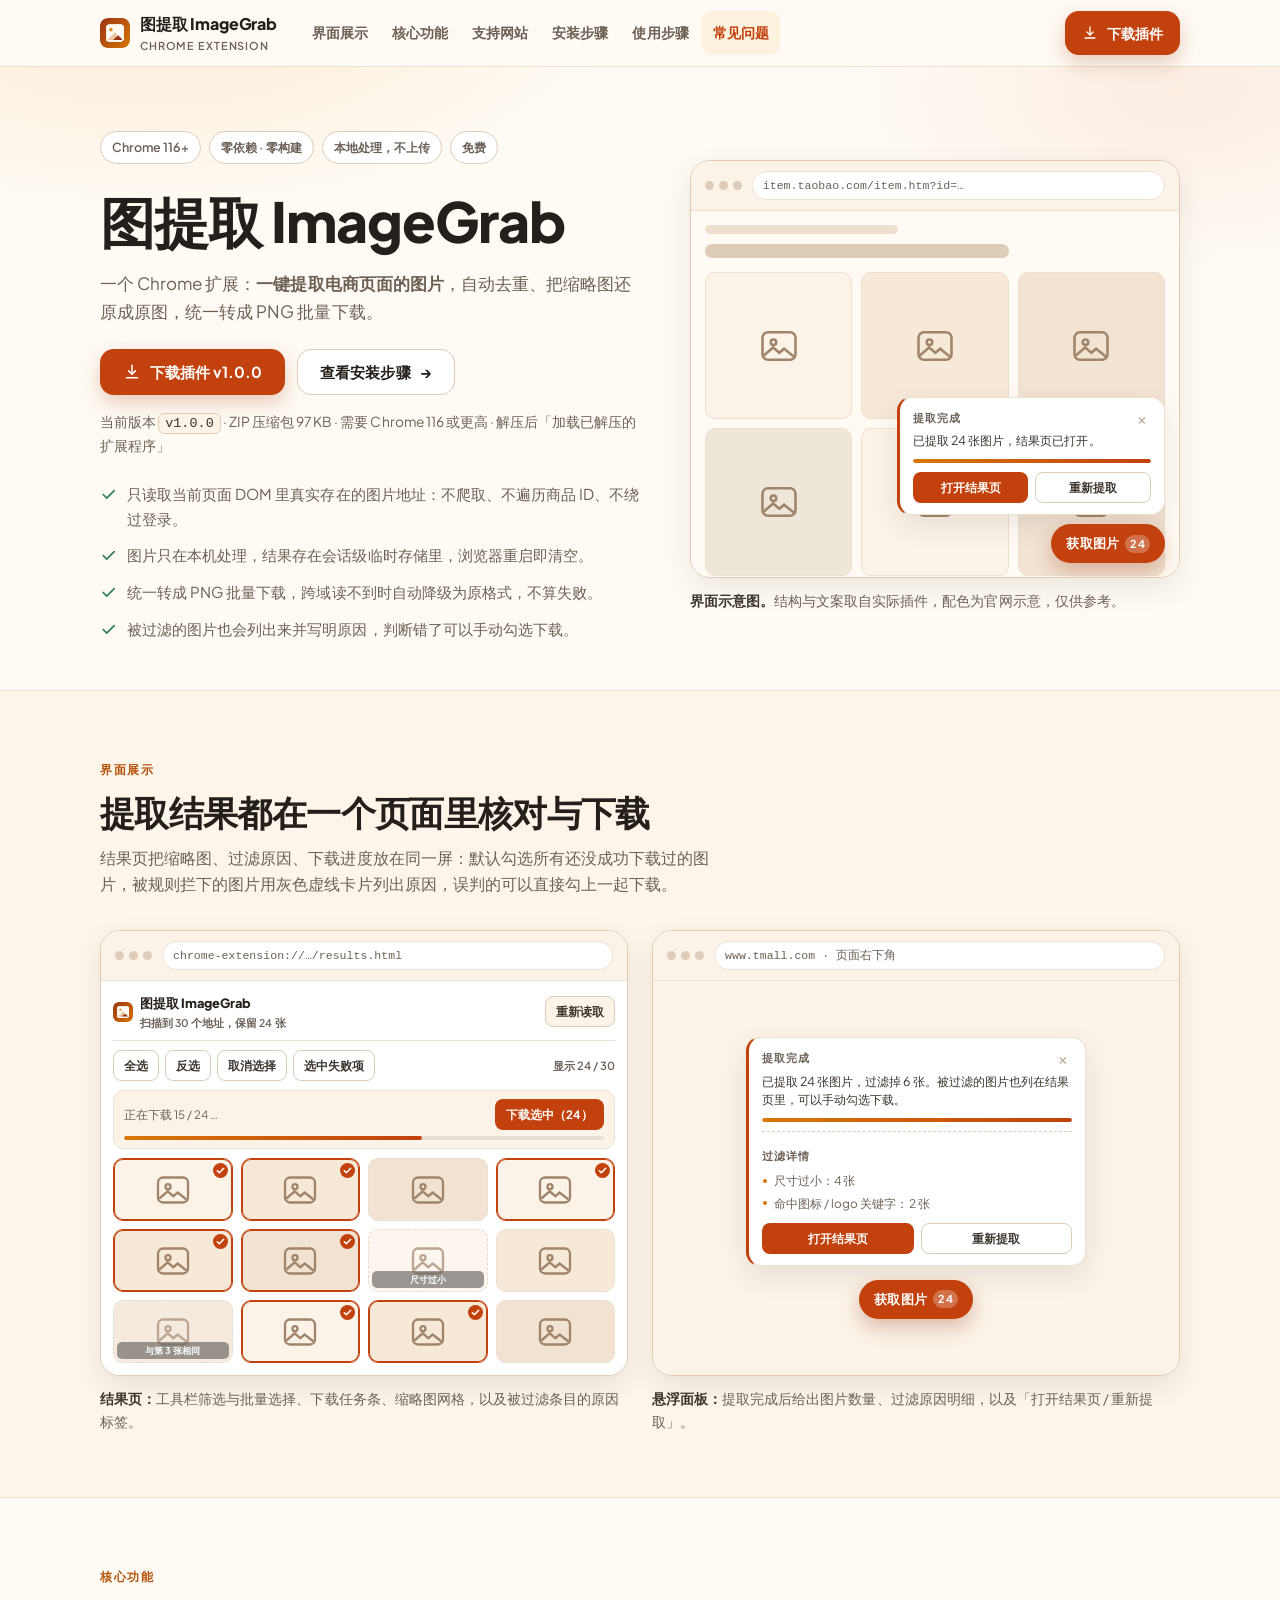
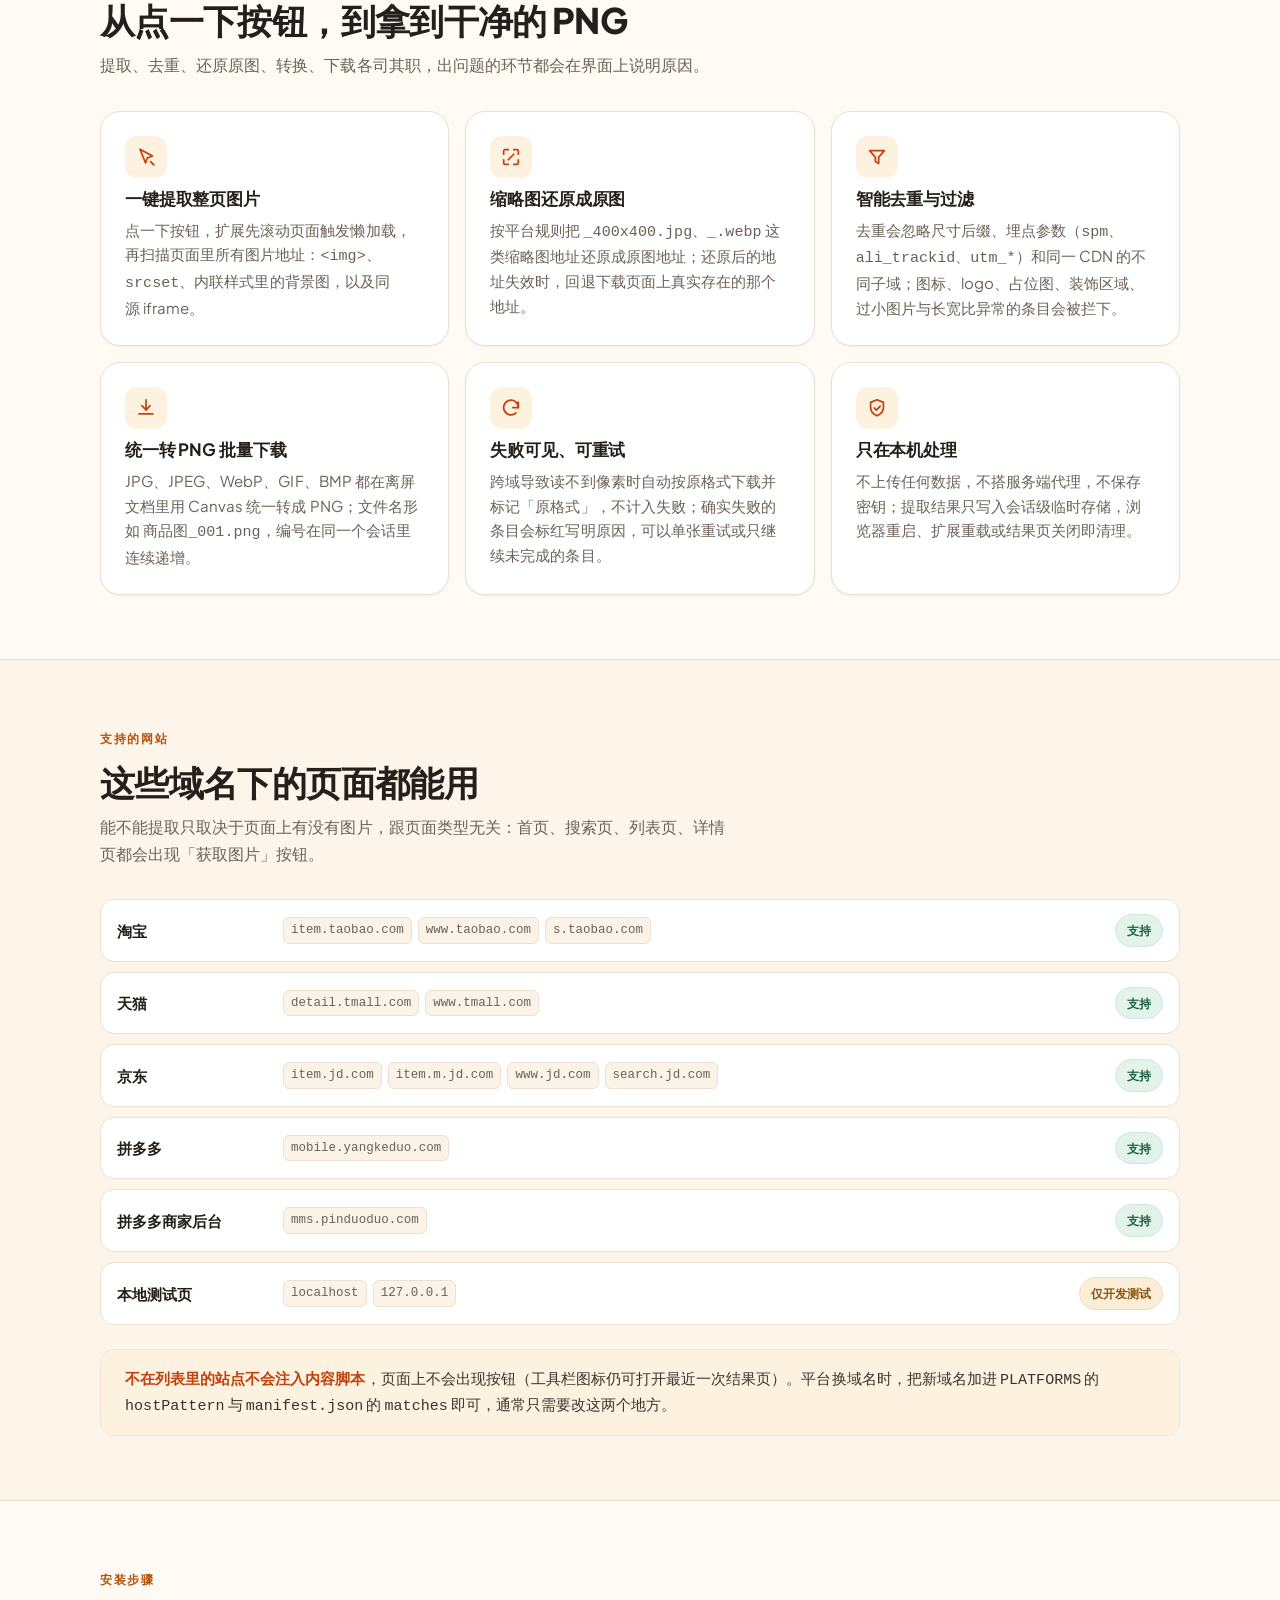
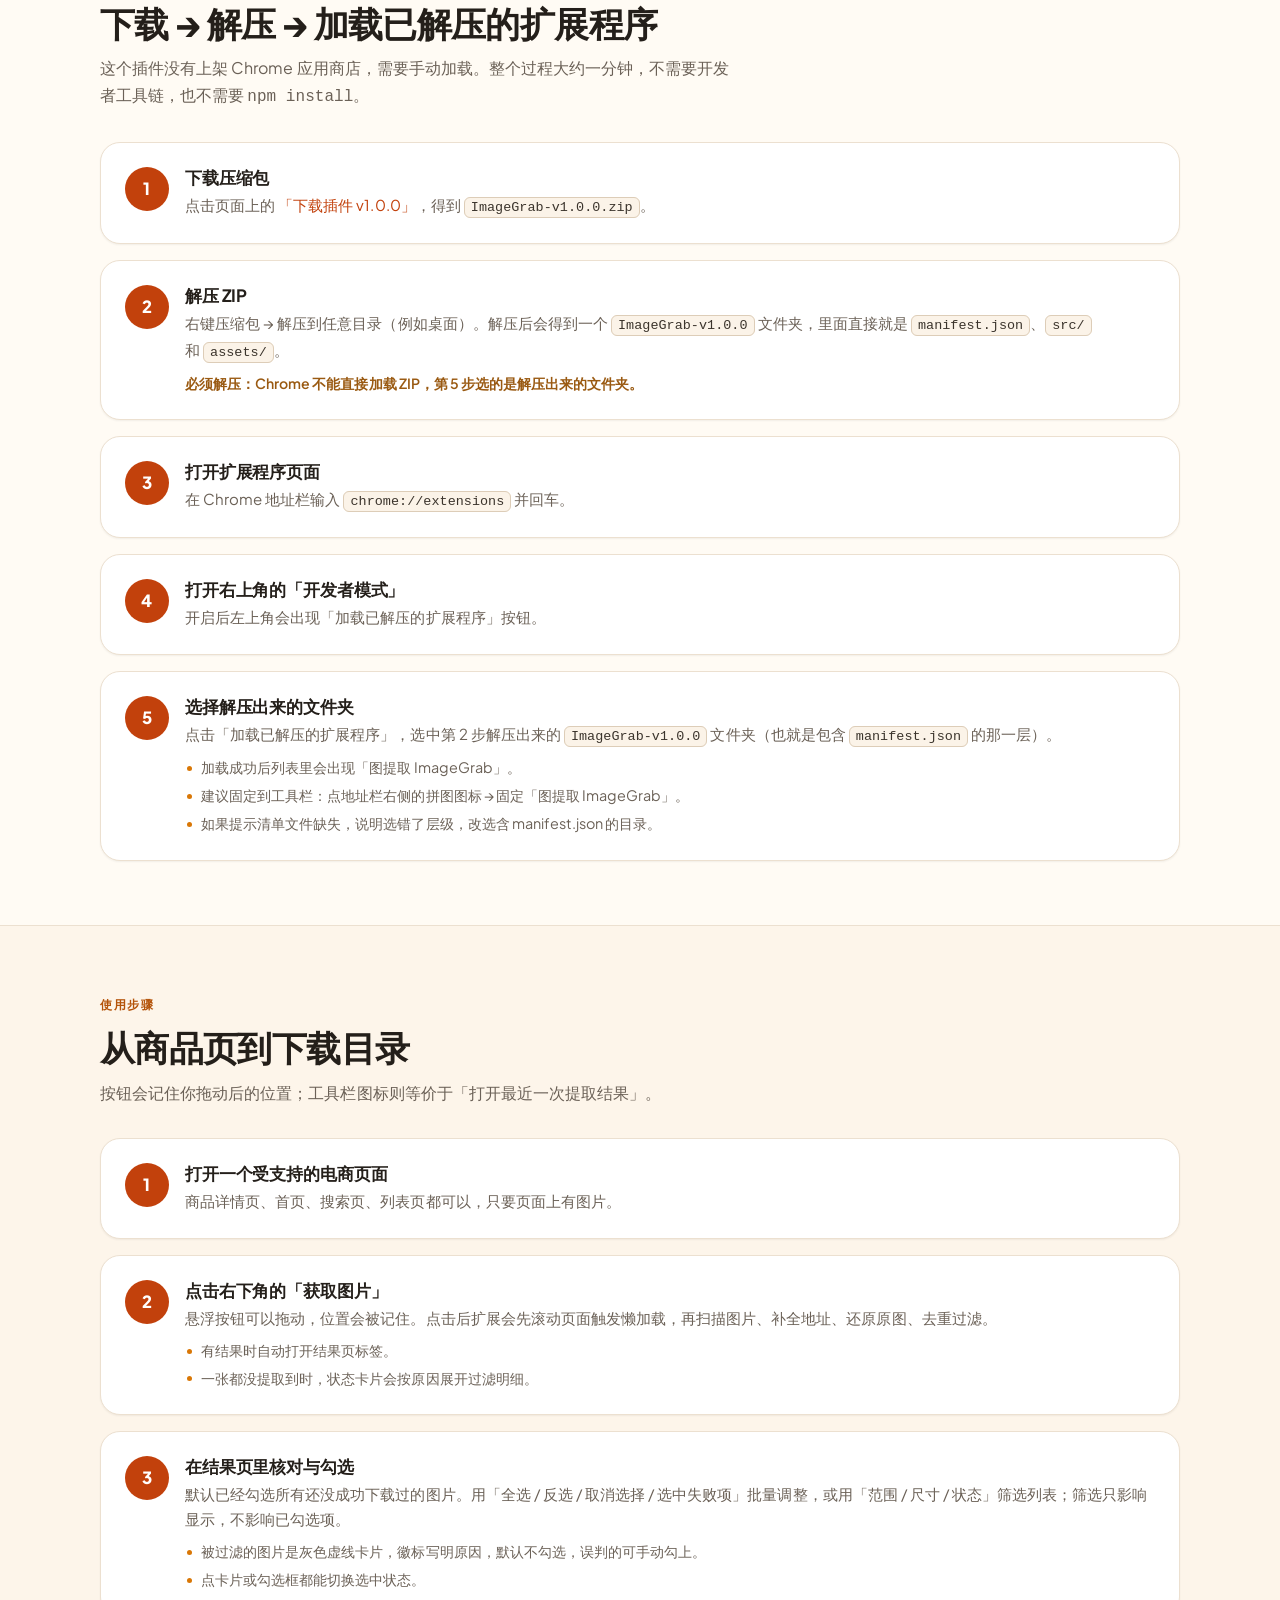
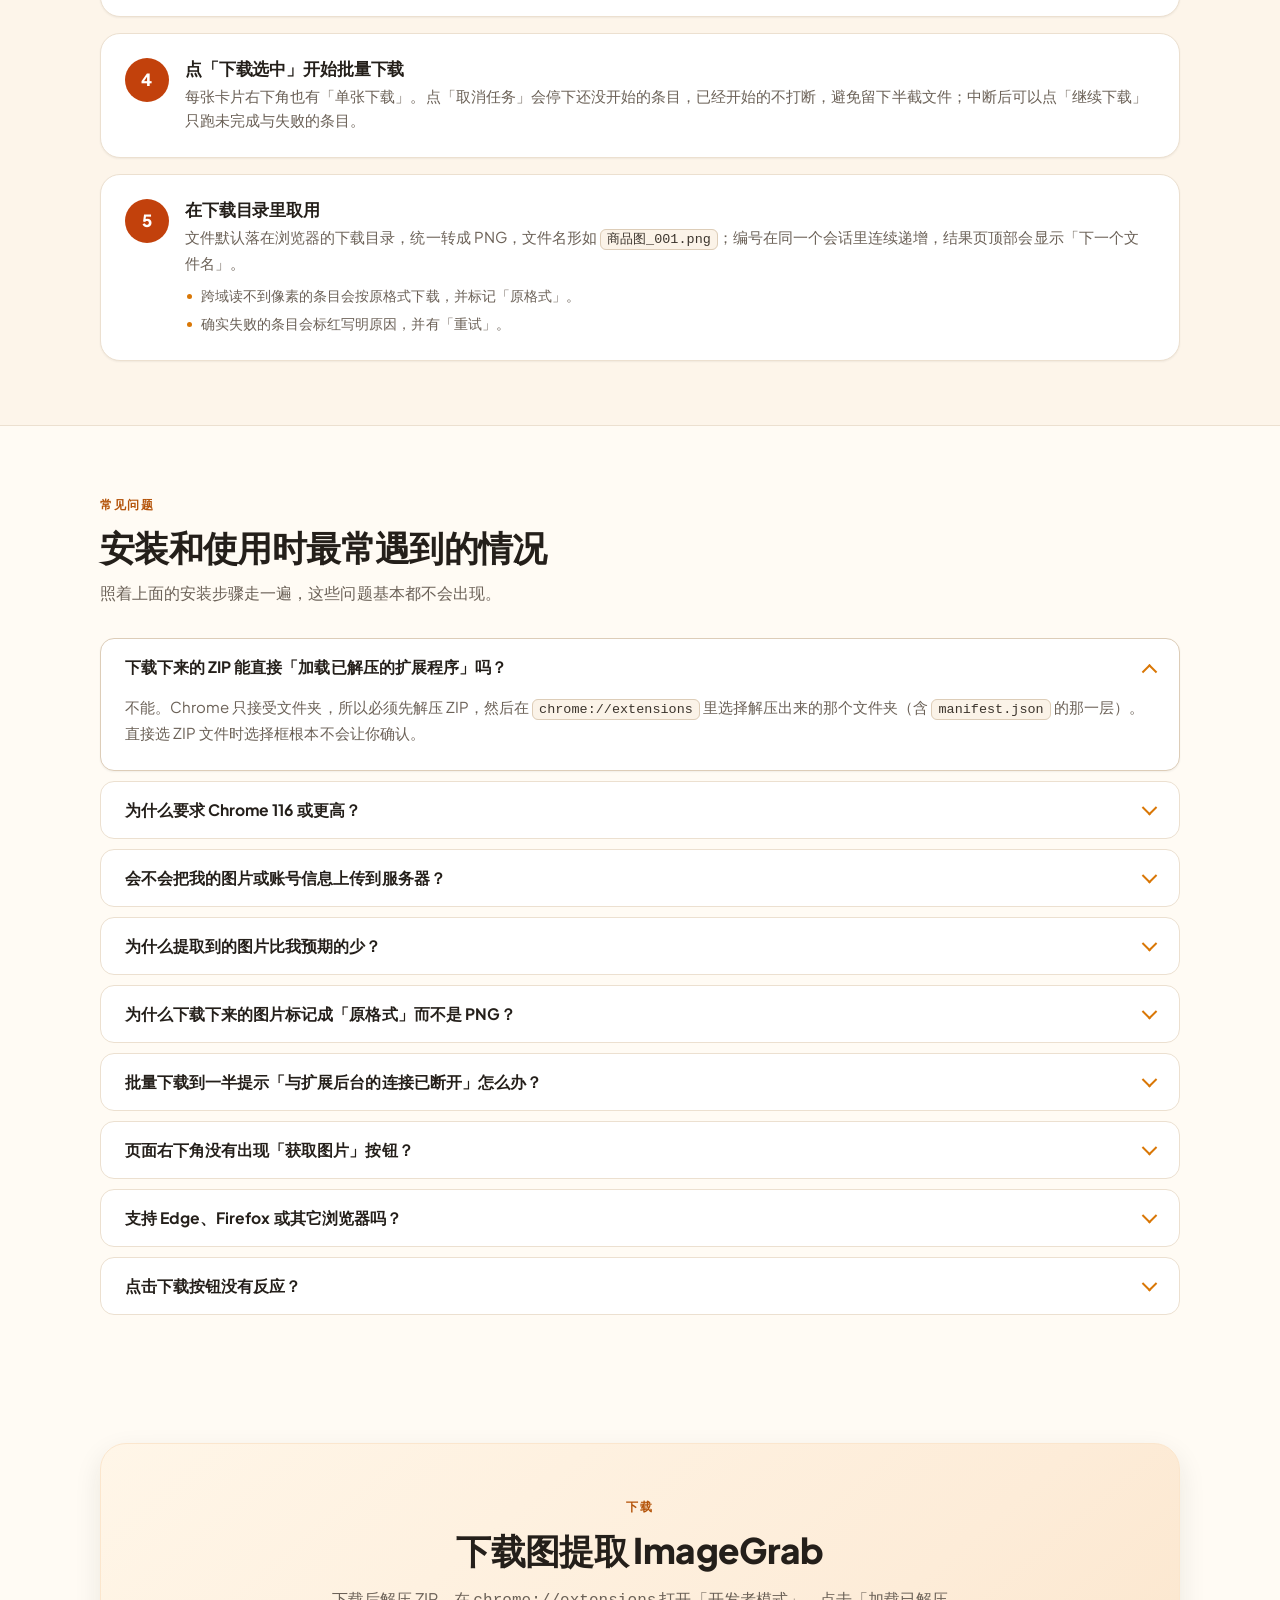
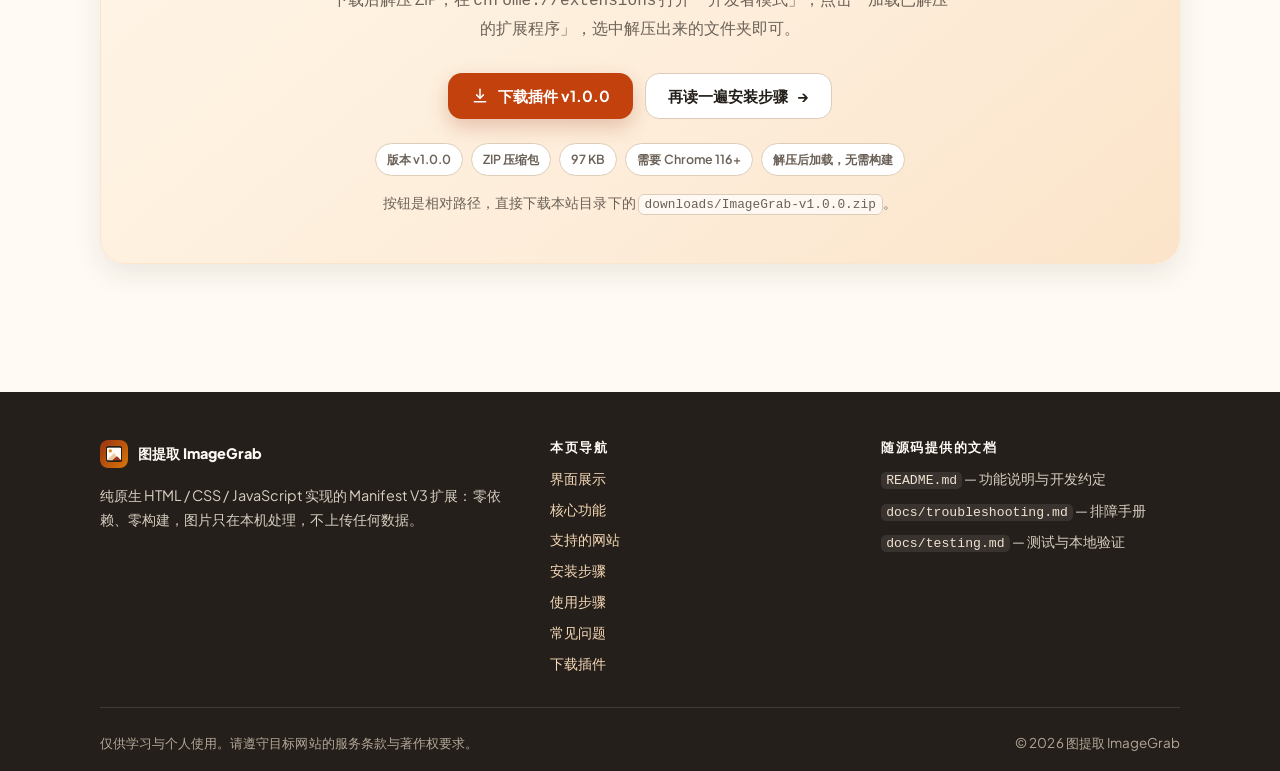
==== docs/index.html @ 9e5a79d8 "feat: add extension website and download package" ====
<!doctype html>
<html lang="zh-CN">
  <head>
    <meta charset="utf-8" />
    <meta name="viewport" content="width=device-width, initial-scale=1" />
    <title>图提取 ImageGrab · 一键提取电商页面图片的 Chrome 扩展</title>
    <meta
      name="description"
      content="图提取 ImageGrab 是一个 Chrome 扩展：一键提取电商页面的图片，自动去重、还原原图，统一转成 PNG 批量下载。零依赖、零构建，图片只在本机处理。"
    />
    <meta name="theme-color" content="#fffbf4" />
    <meta property="og:type" content="website" />
    <meta property="og:title" content="图提取 ImageGrab · 一键提取电商页面图片的 Chrome 扩展" />
    <meta
      property="og:description"
      content="一键提取电商页面图片，自动去重、还原原图、统一转 PNG 批量下载。零依赖、零构建，只在本地处理。"
    />
    <link rel="icon" type="image/png" sizes="48x48" href="assets/icons/icon48.png" />
    <link rel="apple-touch-icon" href="assets/icons/icon128.png" />
    <link rel="preconnect" href="https://fonts.googleapis.com" />
    <link rel="preconnect" href="https://fonts.gstatic.com" crossorigin />
    <link
      rel="stylesheet"
      href="https://fonts.googleapis.com/css2?family=Plus+Jakarta+Sans:wght@400;500;600;700;800&display=swap"
    />
    <link rel="stylesheet" href="assets/site.css" />
  </head>
  <body>
    <a class="skip-link" href="#main">跳到主要内容</a>

    <!-- ══ 顶栏 ═══════════════════════════════════════════════ -->
    <header class="site-header">
      <div class="wrap site-header__inner">
        <a class="brand" href="#top">
          <img src="assets/icons/icon48.png" alt="" width="30" height="30" />
          <span>
            图提取 ImageGrab
            <small>Chrome Extension</small>
          </span>
        </a>

        <nav class="site-nav" aria-label="页面导航">
          <a href="#interface">界面展示</a>
          <a href="#features">核心功能</a>
          <a href="#sites">支持网站</a>
          <a href="#install">安装步骤</a>
          <a href="#usage">使用步骤</a>
          <a href="#faq">常见问题</a>
        </nav>

        <div class="site-header__cta">
          <a class="btn btn--primary btn--sm" href="downloads/ImageGrab-v1.0.0.zip" download data-zip>
            <svg
              width="16"
              height="16"
              viewBox="0 0 24 24"
              fill="none"
              stroke="currentColor"
              stroke-width="2"
              stroke-linecap="round"
              stroke-linejoin="round"
              aria-hidden="true"
            >
              <path d="M12 3v12" />
              <path d="M7.5 10.5L12 15l4.5-4.5" />
              <path d="M4.5 19.5h15" />
            </svg>
            <span data-zip-label>下载插件</span>
          </a>
        </div>
      </div>
    </header>

    <main id="main">
      <!-- ══ Hero ═════════════════════════════════════════════ -->
      <section class="hero" id="top">
        <div class="wrap hero__grid">
          <div>
            <div class="hero__badges">
              <span class="pill">Chrome 116+</span>
              <span class="pill">零依赖 · 零构建</span>
              <span class="pill">本地处理，不上传</span>
              <span class="pill">免费</span>
            </div>

            <h1>图提取 ImageGrab</h1>

            <p class="hero__lead">
              一个 Chrome 扩展：<strong>一键提取电商页面的图片</strong
              >，自动去重、把缩略图还原成原图，统一转成 PNG 批量下载。
            </p>

            <div class="hero__actions">
              <a class="btn btn--primary" href="downloads/ImageGrab-v1.0.0.zip" download data-zip>
                <svg
                  width="18"
                  height="18"
                  viewBox="0 0 24 24"
                  fill="none"
                  stroke="currentColor"
                  stroke-width="2"
                  stroke-linecap="round"
                  stroke-linejoin="round"
                  aria-hidden="true"
                >
                  <path d="M12 3v12" />
                  <path d="M7.5 10.5L12 15l4.5-4.5" />
                  <path d="M4.5 19.5h15" />
                </svg>
                <span data-zip-label>下载插件 v1.0.0</span>
              </a>
              <a class="btn btn--ghost" href="#install">
                查看安装步骤
                <span class="btn__arrow" aria-hidden="true">→</span>
              </a>
            </div>

            <p class="hero__meta">
              当前版本 <code>v1.0.0</code> · ZIP 压缩包 <span data-zip-size hidden></span> · 需要
              Chrome 116 或更高 · 解压后「加载已解压的扩展程序」
            </p>

            <ul class="hero__points">
              <li>
                <svg
                  width="17"
                  height="17"
                  viewBox="0 0 24 24"
                  fill="none"
                  stroke="currentColor"
                  stroke-width="2.4"
                  stroke-linecap="round"
                  stroke-linejoin="round"
                  aria-hidden="true"
                >
                  <path d="M20 6.5L9.5 17 4.5 12" />
                </svg>
                只读取当前页面 DOM 里真实存在的图片地址：不爬取、不遍历商品 ID、不绕过登录。
              </li>
              <li>
                <svg
                  width="17"
                  height="17"
                  viewBox="0 0 24 24"
                  fill="none"
                  stroke="currentColor"
                  stroke-width="2.4"
                  stroke-linecap="round"
                  stroke-linejoin="round"
                  aria-hidden="true"
                >
                  <path d="M20 6.5L9.5 17 4.5 12" />
                </svg>
                图片只在本机处理，结果存在会话级临时存储里，浏览器重启即清空。
              </li>
              <li>
                <svg
                  width="17"
                  height="17"
                  viewBox="0 0 24 24"
                  fill="none"
                  stroke="currentColor"
                  stroke-width="2.4"
                  stroke-linecap="round"
                  stroke-linejoin="round"
                  aria-hidden="true"
                >
                  <path d="M20 6.5L9.5 17 4.5 12" />
                </svg>
                统一转成 PNG 批量下载，跨域读不到时自动降级为原格式，不算失败。
              </li>
              <li>
                <svg
                  width="17"
                  height="17"
                  viewBox="0 0 24 24"
                  fill="none"
                  stroke="currentColor"
                  stroke-width="2.4"
                  stroke-linecap="round"
                  stroke-linejoin="round"
                  aria-hidden="true"
                >
                  <path d="M20 6.5L9.5 17 4.5 12" />
                </svg>
                被过滤的图片也会列出来并写明原因，判断错了可以手动勾选下载。
              </li>
            </ul>
          </div>

          <!-- 首屏示意图：商品页上的悬浮按钮与状态卡片 -->
          <figure class="mock">
            <div
              class="mock__frame"
              role="img"
              aria-label="示意图：电商商品页右下角有一个「获取图片」悬浮按钮，点击后展开状态卡片，提示已提取 24 张图片并可以直接打开结果页。"
            >
              <div class="mock__bar">
                <span class="mock__dots" aria-hidden="true"><i></i><i></i><i></i></span>
                <span class="mock__url">item.taobao.com/item.htm?id=…</span>
              </div>
              <div class="mock__view">
                <div class="mock-page">
                  <div class="mock-page__crumbs"></div>
                  <div class="mock-page__title"></div>
                  <div class="mock-thumbs">
                    <span class="mock-thumb"></span>
                    <span class="mock-thumb"></span>
                    <span class="mock-thumb"></span>
                    <span class="mock-thumb"></span>
                    <span class="mock-thumb"></span>
                    <span class="mock-thumb"></span>
                  </div>
                </div>
                <div class="mock-panel">
                  <div class="mock-card">
                    <div class="mock-card__head">
                      <span class="mock-card__title">提取完成</span>
                      <span class="mock-card__close" aria-hidden="true">×</span>
                    </div>
                    <p class="mock-card__text">已提取 24 张图片，结果页已打开。</p>
                    <div class="mock-card__track"><i style="width: 100%"></i></div>
                    <div class="mock-card__actions">
                      <span class="mock-btn mock-btn--primary">打开结果页</span>
                      <span class="mock-btn">重新提取</span>
                    </div>
                  </div>
                  <span class="mock-fab">获取图片<span class="mock-badge">24</span></span>
                </div>
              </div>
            </div>
            <figcaption>
              <b>界面示意图。</b>结构与文案取自实际插件，配色为官网示意，仅供参考。
            </figcaption>
          </figure>
        </div>
      </section>

      <!-- ══ 界面展示 ═════════════════════════════════════════ -->
      <section class="section section--tint" id="interface">
        <div class="wrap">
          <div class="section__head">
            <span class="eyebrow">界面展示</span>
            <h2>提取结果都在一个页面里核对与下载</h2>
            <p>
              结果页把缩略图、过滤原因、下载进度放在同一屏：默认勾选所有还没成功下载过的图片，被规则拦下的图片用灰色虚线卡片列出原因，误判的可以直接勾上一起下载。
            </p>
          </div>

          <div class="mocks">
            <!-- 结果页 -->
            <figure class="mock">
              <div
                class="mock__frame"
                role="img"
                aria-label="示意图：结果页顶部是工具栏（全选、反选、取消选择、选中失败项，以及范围、尺寸、状态筛选和显示计数），下面是下载任务条与缩略图网格，其中两张被过滤的图片用灰色虚线卡片标注了「尺寸过小」和「重复」。"
              >
                <div class="mock__bar">
                  <span class="mock__dots" aria-hidden="true"><i></i><i></i><i></i></span>
                  <span class="mock__url">chrome-extension://…/results.html</span>
                </div>
                <div class="mock__view">
                  <div class="mock-results">
                    <div class="mock-results__head">
                      <span class="mock-brand">
                        <img src="assets/icons/icon48.png" alt="" width="20" height="20" />
                        <span>图提取 ImageGrab<em>扫描到 30 个地址，保留 24 张</em></span>
                      </span>
                      <span class="mock-head-actions">
                        <span class="mock-btn mock-btn--ghost">重新读取</span>
                      </span>
                    </div>

                    <div class="mock-toolbar">
                      <span class="mock-btn">全选</span>
                      <span class="mock-btn">反选</span>
                      <span class="mock-btn">取消选择</span>
                      <span class="mock-btn">选中失败项</span>
                      <span class="mock-counter">显示 24 / 30</span>
                    </div>

                    <div class="mock-runbar">
                      <span class="mock-runbar__text">正在下载 15 / 24 …</span>
                      <span class="mock-btn mock-btn--primary">下载选中（24）</span>
                      <span class="mock-progress"><i></i></span>
                    </div>

                    <div class="mock-grid">
                      <span class="mock-cell is-picked"></span>
                      <span class="mock-cell is-picked"></span>
                      <span class="mock-cell"></span>
                      <span class="mock-cell is-picked"></span>
                      <span class="mock-cell is-picked"></span>
                      <span class="mock-cell is-picked"></span>
                      <span class="mock-cell is-filtered"
                        ><span class="mock-cell__tag">尺寸过小</span></span
                      >
                      <span class="mock-cell"></span>
                      <span class="mock-cell is-filtered"
                        ><span class="mock-cell__tag">与第 3 张相同</span></span
                      >
                      <span class="mock-cell is-picked"></span>
                      <span class="mock-cell is-picked"></span>
                      <span class="mock-cell"></span>
                    </div>
                  </div>
                </div>
              </div>
              <figcaption>
                <b>结果页：</b>工具栏筛选与批量选择、下载任务条、缩略图网格，以及被过滤条目的原因标签。
              </figcaption>
            </figure>

            <!-- 面板细节 -->
            <figure class="mock">
              <div
                class="mock__frame"
                role="img"
                aria-label="示意图：悬浮面板展开「过滤详情」，按原因列出被过滤的张数，例如尺寸过小 4 张、命中图标关键字 2 张，并给出打开结果页与重新提取两个操作。"
              >
                <div class="mock__bar">
                  <span class="mock__dots" aria-hidden="true"><i></i><i></i><i></i></span>
                  <span class="mock__url">www.tmall.com · 页面右下角</span>
                </div>
                <div class="mock__view mock-view--plain">
                  <div class="mock-detail">
                    <div class="mock-card">
                      <div class="mock-card__head">
                        <span class="mock-card__title">提取完成</span>
                        <span class="mock-card__close" aria-hidden="true">×</span>
                      </div>
                      <p class="mock-card__text">
                        已提取 24 张图片，过滤掉 6 张。被过滤的图片也列在结果页里，可以手动勾选下载。
                      </p>
                      <div class="mock-card__track"><i style="width: 100%"></i></div>
                      <div class="mock-card__detail">
                        <span class="mock-card__detail-title">过滤详情</span>
                        <ul class="mock-card__detail-list">
                          <li>尺寸过小：4 张</li>
                          <li>命中图标 / logo 关键字：2 张</li>
                        </ul>
                      </div>
                      <div class="mock-card__actions">
                        <span class="mock-btn mock-btn--primary">打开结果页</span>
                        <span class="mock-btn">重新提取</span>
                      </div>
                    </div>
                    <span class="mock-fab">获取图片<span class="mock-badge">24</span></span>
                  </div>
                </div>
              </div>
              <figcaption>
                <b>悬浮面板：</b>提取完成后给出图片数量、过滤原因明细，以及「打开结果页 / 重新提取」。
              </figcaption>
            </figure>
          </div>
        </div>
      </section>

      <!-- ══ 核心功能 ═════════════════════════════════════════ -->
      <section class="section" id="features">
        <div class="wrap">
          <div class="section__head">
            <span class="eyebrow">核心功能</span>
            <h2>从点一下按钮，到拿到干净的 PNG</h2>
            <p>提取、去重、还原原图、转换、下载各司其职，出问题的环节都会在界面上说明原因。</p>
          </div>

          <div class="cards">
            <article class="card">
              <span class="card__icon" aria-hidden="true">
                <svg
                  width="22"
                  height="22"
                  viewBox="0 0 24 24"
                  fill="none"
                  stroke="currentColor"
                  stroke-width="1.9"
                  stroke-linecap="round"
                  stroke-linejoin="round"
                >
                  <path d="M5.5 3.5l6 15 2-5.6 5.6-2z" />
                  <path d="M17 17l3.5 3.5" />
                </svg>
              </span>
              <h3>一键提取整页图片</h3>
              <p>
                点一下按钮，扩展先滚动页面触发懒加载，再扫描页面里所有图片地址：<code>&lt;img&gt;</code>、<code>srcset</code>、内联样式里的背景图，以及同源 iframe。
              </p>
            </article>

            <article class="card">
              <span class="card__icon" aria-hidden="true">
                <svg
                  width="22"
                  height="22"
                  viewBox="0 0 24 24"
                  fill="none"
                  stroke="currentColor"
                  stroke-width="1.9"
                  stroke-linecap="round"
                  stroke-linejoin="round"
                >
                  <path d="M4 9V5.5A1.5 1.5 0 015.5 4H9" />
                  <path d="M15 4h3.5A1.5 1.5 0 0120 5.5V9" />
                  <path d="M20 15v3.5a1.5 1.5 0 01-1.5 1.5H15" />
                  <path d="M9 20H5.5A1.5 1.5 0 014 18.5V15" />
                  <path d="M9 15l6-6" />
                </svg>
              </span>
              <h3>缩略图还原成原图</h3>
              <p>
                按平台规则把 <code>_400x400.jpg</code>、<code>_.webp</code> 这类缩略图地址还原成原图地址；还原后的地址失效时，回退下载页面上真实存在的那个地址。
              </p>
            </article>

            <article class="card">
              <span class="card__icon" aria-hidden="true">
                <svg
                  width="22"
                  height="22"
                  viewBox="0 0 24 24"
                  fill="none"
                  stroke="currentColor"
                  stroke-width="1.9"
                  stroke-linecap="round"
                  stroke-linejoin="round"
                >
                  <path d="M4 5h16l-6.2 7.3V19l-3.6-2v-4.7z" />
                </svg>
              </span>
              <h3>智能去重与过滤</h3>
              <p>
                去重会忽略尺寸后缀、埋点参数（<code>spm</code>、<code>ali_trackid</code>、<code>utm_*</code>）和同一 CDN 的不同子域；图标、logo、占位图、装饰区域、过小图片与长宽比异常的条目会被拦下。
              </p>
            </article>

            <article class="card">
              <span class="card__icon" aria-hidden="true">
                <svg
                  width="22"
                  height="22"
                  viewBox="0 0 24 24"
                  fill="none"
                  stroke="currentColor"
                  stroke-width="1.9"
                  stroke-linecap="round"
                  stroke-linejoin="round"
                >
                  <path d="M12 3v11" />
                  <path d="M7.5 9.5L12 14l4.5-4.5" />
                  <path d="M4.5 18.5h15" />
                </svg>
              </span>
              <h3>统一转 PNG 批量下载</h3>
              <p>
                JPG、JPEG、WebP、GIF、BMP 都在离屏文档里用 Canvas 统一转成 PNG；文件名形如
                <code>商品图_001.png</code>，编号在同一个会话里连续递增。
              </p>
            </article>

            <article class="card">
              <span class="card__icon" aria-hidden="true">
                <svg
                  width="22"
                  height="22"
                  viewBox="0 0 24 24"
                  fill="none"
                  stroke="currentColor"
                  stroke-width="1.9"
                  stroke-linecap="round"
                  stroke-linejoin="round"
                >
                  <path d="M20 11.5a8 8 0 10-2.6 5.9" />
                  <path d="M20 5.5v6h-6" />
                </svg>
              </span>
              <h3>失败可见、可重试</h3>
              <p>
                跨域导致读不到像素时自动按原格式下载并标记「原格式」，不计入失败；确实失败的条目会标红写明原因，可以单张重试或只继续未完成的条目。
              </p>
            </article>

            <article class="card">
              <span class="card__icon" aria-hidden="true">
                <svg
                  width="22"
                  height="22"
                  viewBox="0 0 24 24"
                  fill="none"
                  stroke="currentColor"
                  stroke-width="1.9"
                  stroke-linecap="round"
                  stroke-linejoin="round"
                >
                  <path d="M12 3l7 2.8v5.4c0 4.2-2.8 7.5-7 9.3-4.2-1.8-7-5.1-7-9.3V5.8z" />
                  <path d="M9 12l2.2 2.2L15.5 10" />
                </svg>
              </span>
              <h3>只在本机处理</h3>
              <p>
                不上传任何数据，不搭服务端代理，不保存密钥；提取结果只写入会话级临时存储，浏览器重启、扩展重载或结果页关闭即清理。
              </p>
            </article>
          </div>
        </div>
      </section>

      <!-- ══ 支持的网站 ═══════════════════════════════════════ -->
      <section class="section section--tint" id="sites">
        <div class="wrap">
          <div class="section__head">
            <span class="eyebrow">支持的网站</span>
            <h2>这些域名下的页面都能用</h2>
            <p>
              能不能提取只取决于页面上有没有图片，跟页面类型无关：首页、搜索页、列表页、详情页都会出现「获取图片」按钮。
            </p>
          </div>

          <ul class="sites">
            <li class="site-row">
              <span class="site-row__name">淘宝</span>
              <span class="site-row__hosts">
                <code>item.taobao.com</code>
                <code>www.taobao.com</code>
                <code>s.taobao.com</code>
              </span>
              <span class="site-row__status"><span class="pill pill--ok">支持</span></span>
            </li>
            <li class="site-row">
              <span class="site-row__name">天猫</span>
              <span class="site-row__hosts">
                <code>detail.tmall.com</code>
                <code>www.tmall.com</code>
              </span>
              <span class="site-row__status"><span class="pill pill--ok">支持</span></span>
            </li>
            <li class="site-row">
              <span class="site-row__name">京东</span>
              <span class="site-row__hosts">
                <code>item.jd.com</code>
                <code>item.m.jd.com</code>
                <code>www.jd.com</code>
                <code>search.jd.com</code>
              </span>
              <span class="site-row__status"><span class="pill pill--ok">支持</span></span>
            </li>
            <li class="site-row">
              <span class="site-row__name">拼多多</span>
              <span class="site-row__hosts">
                <code>mobile.yangkeduo.com</code>
              </span>
              <span class="site-row__status"><span class="pill pill--ok">支持</span></span>
            </li>
            <li class="site-row">
              <span class="site-row__name">拼多多商家后台</span>
              <span class="site-row__hosts">
                <code>mms.pinduoduo.com</code>
              </span>
              <span class="site-row__status"><span class="pill pill--ok">支持</span></span>
            </li>
            <li class="site-row">
              <span class="site-row__name">本地测试页</span>
              <span class="site-row__hosts">
                <code>localhost</code>
                <code>127.0.0.1</code>
              </span>
              <span class="site-row__status"><span class="pill pill--warn">仅开发测试</span></span>
            </li>
          </ul>

          <p class="callout">
            <strong>不在列表里的站点不会注入内容脚本</strong>，页面上不会出现按钮（工具栏图标仍可打开最近一次结果页）。平台换域名时，把新域名加进
            <code>PLATFORMS</code> 的 <code>hostPattern</code> 与 <code>manifest.json</code> 的
            <code>matches</code> 即可，通常只需要改这两个地方。
          </p>
        </div>
      </section>

      <!-- ══ 安装步骤 ═════════════════════════════════════════ -->
      <section class="section" id="install">
        <div class="wrap">
          <div class="section__head">
            <span class="eyebrow">安装步骤</span>
            <h2>下载 → 解压 → 加载已解压的扩展程序</h2>
            <p>
              这个插件没有上架 Chrome 应用商店，需要手动加载。整个过程大约一分钟，不需要开发者工具链，也不需要
              <code>npm install</code>。
            </p>
          </div>

          <ol class="steps">
            <li class="step">
              <span class="step__num">1</span>
              <div>
                <h3>下载压缩包</h3>
                <p>
                  点击页面上的
                  <a href="#download">「下载插件 v1.0.0」</a
                  >，得到 <code>ImageGrab-v1.0.0.zip</code>。
                </p>
              </div>
            </li>

            <li class="step">
              <span class="step__num">2</span>
              <div>
                <h3>解压 ZIP</h3>
                <p>
                  右键压缩包 → 解压到任意目录（例如桌面）。解压后会得到一个
                  <code>ImageGrab-v1.0.0</code> 文件夹，里面直接就是
                  <code>manifest.json</code>、<code>src/</code> 和 <code>assets/</code>。
                </p>
                <span class="step__note"
                  >必须解压：Chrome 不能直接加载 ZIP，第 5 步选的是解压出来的文件夹。</span
                >
              </div>
            </li>

            <li class="step">
              <span class="step__num">3</span>
              <div>
                <h3>打开扩展程序页面</h3>
                <p>
                  在 Chrome 地址栏输入 <code>chrome://extensions</code> 并回车。
                </p>
              </div>
            </li>

            <li class="step">
              <span class="step__num">4</span>
              <div>
                <h3>打开右上角的「开发者模式」</h3>
                <p>开启后左上角会出现「加载已解压的扩展程序」按钮。</p>
              </div>
            </li>

            <li class="step">
              <span class="step__num">5</span>
              <div>
                <h3>选择解压出来的文件夹</h3>
                <p>
                  点击「加载已解压的扩展程序」，选中第 2 步解压出来的
                  <code>ImageGrab-v1.0.0</code> 文件夹（也就是包含
                  <code>manifest.json</code> 的那一层）。
                </p>
                <ul>
                  <li>加载成功后列表里会出现「图提取 ImageGrab」。</li>
                  <li>
                    建议固定到工具栏：点地址栏右侧的拼图图标 → 固定「图提取 ImageGrab」。
                  </li>
                  <li>如果提示清单文件缺失，说明选错了层级，改选含 manifest.json 的目录。</li>
                </ul>
              </div>
            </li>
          </ol>
        </div>
      </section>

      <!-- ══ 使用步骤 ═════════════════════════════════════════ -->
      <section class="section section--tint" id="usage">
        <div class="wrap">
          <div class="section__head">
            <span class="eyebrow">使用步骤</span>
            <h2>从商品页到下载目录</h2>
            <p>按钮会记住你拖动后的位置；工具栏图标则等价于「打开最近一次提取结果」。</p>
          </div>

          <ol class="steps">
            <li class="step">
              <span class="step__num">1</span>
              <div>
                <h3>打开一个受支持的电商页面</h3>
                <p>商品详情页、首页、搜索页、列表页都可以，只要页面上有图片。</p>
              </div>
            </li>

            <li class="step">
              <span class="step__num">2</span>
              <div>
                <h3>点击右下角的「获取图片」</h3>
                <p>
                  悬浮按钮可以拖动，位置会被记住。点击后扩展会先滚动页面触发懒加载，再扫描图片、补全地址、还原原图、去重过滤。
                </p>
                <ul>
                  <li>有结果时自动打开结果页标签。</li>
                  <li>一张都没提取到时，状态卡片会按原因展开过滤明细。</li>
                </ul>
              </div>
            </li>

            <li class="step">
              <span class="step__num">3</span>
              <div>
                <h3>在结果页里核对与勾选</h3>
                <p>
                  默认已经勾选所有还没成功下载过的图片。用「全选 / 反选 / 取消选择 /
                  选中失败项」批量调整，或用「范围 / 尺寸 / 状态」筛选列表；筛选只影响显示，不影响已勾选项。
                </p>
                <ul>
                  <li>被过滤的图片是灰色虚线卡片，徽标写明原因，默认不勾选，误判的可手动勾上。</li>
                  <li>点卡片或勾选框都能切换选中状态。</li>
                </ul>
              </div>
            </li>

            <li class="step">
              <span class="step__num">4</span>
              <div>
                <h3>点「下载选中」开始批量下载</h3>
                <p>
                  每张卡片右下角也有「单张下载」。点「取消任务」会停下还没开始的条目，已经开始的不打断，避免留下半截文件；中断后可以点「继续下载」只跑未完成与失败的条目。
                </p>
              </div>
            </li>

            <li class="step">
              <span class="step__num">5</span>
              <div>
                <h3>在下载目录里取用</h3>
                <p>
                  文件默认落在浏览器的下载目录，统一转成 PNG，文件名形如
                  <code>商品图_001.png</code>；编号在同一个会话里连续递增，结果页顶部会显示「下一个文件名」。
                </p>
                <ul>
                  <li>跨域读不到像素的条目会按原格式下载，并标记「原格式」。</li>
                  <li>确实失败的条目会标红写明原因，并有「重试」。</li>
                </ul>
              </div>
            </li>
          </ol>
        </div>
      </section>

      <!-- ══ 常见问题 ═════════════════════════════════════════ -->
      <section class="section" id="faq">
        <div class="wrap">
          <div class="section__head">
            <span class="eyebrow">常见问题</span>
            <h2>安装和使用时最常遇到的情况</h2>
            <p>照着上面的安装步骤走一遍，这些问题基本都不会出现。</p>
          </div>

          <div class="faq">
            <details class="faq-item" open>
              <summary>下载下来的 ZIP 能直接「加载已解压的扩展程序」吗？</summary>
              <div class="faq-body">
                <p>
                  不能。Chrome 只接受文件夹，所以必须先解压 ZIP，然后在
                  <code>chrome://extensions</code> 里选择解压出来的那个文件夹（含
                  <code>manifest.json</code> 的那一层）。直接选 ZIP 文件时选择框根本不会让你确认。
                </p>
              </div>
            </details>

            <details class="faq-item">
              <summary>为什么要求 Chrome 116 或更高？</summary>
              <div class="faq-body">
                <p>
                  插件用到 <code>chrome.runtime.getContexts</code> 和离屏文档（Offscreen
                  Document）来在后台把图片转成 PNG，这两个能力在 Chrome 116
                  才齐全。更低版本的 Chrome 里转换环节会失败。
                </p>
              </div>
            </details>

            <details class="faq-item">
              <summary>会不会把我的图片或账号信息上传到服务器？</summary>
              <div class="faq-body">
                <p>
                  不会。扩展不搭服务端，也没有任何上传逻辑：图片只在本机用 Canvas
                  处理。它不会爬取、不遍历商品 ID、不绕过登录与鉴权，提取结果只写入
                  <code>chrome.storage.session</code>（会话级临时存储），浏览器重启即清空。
                </p>
              </div>
            </details>

            <details class="faq-item">
              <summary>为什么提取到的图片比我预期的少？</summary>
              <div class="faq-body">
                <p>
                  多半是被过滤规则拦下了。结果页顶部会写明「扫描到 N 个地址，保留 M
                  张，过滤掉 K 张」，被过滤的图片也会以灰色虚线卡片列出来，徽标写明原因：占位图、图标/广告、装饰区域、尺寸过小、长宽比异常、重复。
                </p>
                <p>如果确认是误判，直接勾上那张卡片，和正常图片一起下载即可。</p>
              </div>
            </details>

            <details class="faq-item">
              <summary>为什么下载下来的图片标记成「原格式」而不是 PNG？</summary>
              <div class="faq-body">
                <p>
                  说明这张图跨域了：虽然能下载，但画布读不到像素，没法转 PNG。这时扩展会按原格式下载并标注「原格式」，不计入失败。批量结束的汇总里也会单独列出「原格式 N 张（不算失败）」。
                </p>
              </div>
            </details>

            <details class="faq-item">
              <summary>批量下载到一半提示「与扩展后台的连接已断开」怎么办？</summary>
              <div class="faq-body">
                <p>
                  这是浏览器的 Service Worker 被回收导致的，任务会中断但进度不丢。刷新结果页后点「继续下载」，就只会重跑未完成与失败的条目。
                </p>
              </div>
            </details>

            <details class="faq-item">
              <summary>页面右下角没有出现「获取图片」按钮？</summary>
              <div class="faq-body">
                <p>按顺序排查这几项：</p>
                <ul>
                  <li>当前域名是否在支持列表里（面板与内容脚本只注入列表内的站点）。</li>
                  <li>在 <code>chrome://extensions</code> 里确认扩展已启用、没有报错。</li>
                  <li>刚装好或刚更新过扩展时，刷新一下目标页面。</li>
                  <li>
                    如果是平台换了域名，把新域名加进 <code>PLATFORMS</code> 的
                    <code>hostPattern</code> 与 <code>manifest.json</code> 的
                    <code>matches</code>。
                  </li>
                </ul>
              </div>
            </details>

            <details class="faq-item">
              <summary>支持 Edge、Firefox 或其它浏览器吗？</summary>
              <div class="faq-body">
                <p>
                  目前只针对 Chrome 开发与验证。其它 Chromium 内核浏览器（Edge、Brave 等）在
                  <code>chrome://extensions</code> 对应页面里大概率也能加载，但没有做过测试；Firefox
                  的扩展 API 与清单格式差异较大，不能直接使用。
                </p>
              </div>
            </details>

            <details class="faq-item">
              <summary>点击下载按钮没有反应？</summary>
              <div class="faq-body">
                <p>可以这样处理：</p>
                <ul>
                  <li>检查浏览器是否拦截了本站的自动下载，允许后重试。</li>
                  <li>
                    直接在地址栏打开相对地址
                    <code>downloads/ImageGrab-v1.0.0.zip</code>。
                  </li>
                  <li>
                    如果是从 GitHub Pages 打开本站，请确认
                    <code>downloads</code> 目录已随站点一起发布。
                  </li>
                </ul>
              </div>
            </details>
          </div>
        </div>
      </section>

      <!-- ══ 下载 ═════════════════════════════════════════════ -->
      <section class="section" id="download">
        <div class="wrap">
          <div class="download">
            <span class="eyebrow">下载</span>
            <h2>下载图提取 ImageGrab</h2>
            <p>
              下载后解压 ZIP，在 <code>chrome://extensions</code> 打开「开发者模式」，点击「加载已解压的扩展程序」，选中解压出来的文件夹即可。
            </p>

            <div class="download__actions">
              <a class="btn btn--primary" href="downloads/ImageGrab-v1.0.0.zip" download data-zip>
                <svg
                  width="18"
                  height="18"
                  viewBox="0 0 24 24"
                  fill="none"
                  stroke="currentColor"
                  stroke-width="2"
                  stroke-linecap="round"
                  stroke-linejoin="round"
                  aria-hidden="true"
                >
                  <path d="M12 3v12" />
                  <path d="M7.5 10.5L12 15l4.5-4.5" />
                  <path d="M4.5 19.5h15" />
                </svg>
                <span data-zip-label>下载插件 v1.0.0</span>
              </a>
              <a class="btn btn--ghost" href="#install">
                再读一遍安装步骤
                <span class="btn__arrow" aria-hidden="true">→</span>
              </a>
            </div>

            <div class="download__meta">
              <span class="pill">版本 v1.0.0</span>
              <span class="pill">ZIP 压缩包</span>
              <span class="pill" data-zip-size hidden></span>
              <span class="pill">需要 Chrome 116+</span>
              <span class="pill">解压后加载，无需构建</span>
            </div>

            <p class="download__fallback" id="download-hint">
              按钮是相对路径，直接下载本站目录下的 <code>downloads/ImageGrab-v1.0.0.zip</code>。
            </p>
          </div>
        </div>
      </section>
    </main>

    <!-- ══ 页脚 ═══════════════════════════════════════════════ -->
    <footer class="site-footer">
      <div class="wrap">
        <div class="site-footer__grid">
          <div>
            <div class="site-footer__brand">
              <img src="assets/icons/icon48.png" alt="" width="28" height="28" />
              图提取 ImageGrab
            </div>
            <p>
              纯原生 HTML / CSS / JavaScript 实现的 Manifest V3
              扩展：零依赖、零构建，图片只在本机处理，不上传任何数据。
            </p>
          </div>

          <div>
            <h3>本页导航</h3>
            <ul>
              <li><a href="#interface">界面展示</a></li>
              <li><a href="#features">核心功能</a></li>
              <li><a href="#sites">支持的网站</a></li>
              <li><a href="#install">安装步骤</a></li>
              <li><a href="#usage">使用步骤</a></li>
              <li><a href="#faq">常见问题</a></li>
              <li><a href="#download">下载插件</a></li>
            </ul>
          </div>

          <div>
            <h3>随源码提供的文档</h3>
            <ul>
              <li><code>README.md</code> — 功能说明与开发约定</li>
              <li><code>docs/troubleshooting.md</code> — 排障手册</li>
              <li><code>docs/testing.md</code> — 测试与本地验证</li>
            </ul>
          </div>
        </div>

        <div class="site-footer__bottom">
          <span>仅供学习与个人使用。请遵守目标网站的服务条款与著作权要求。</span>
          <span>© <span data-year>2026</span> 图提取 ImageGrab</span>
        </div>
      </div>
    </footer>

    <script src="assets/site.js" defer></script>
  </body>
</html>
---- docs/assets/site.css ----
/*
 * 图提取 ImageGrab · 产品官网样式
 *
 * 设计系统（经 UI/UX Pro Max 校验后收敛为暖色方案）：
 *   - 配色：暖橙主色 + 米白背景 + 深灰文字，刻意避开蓝紫色渐变。
 *     主色 #c2410c 在米白底上的对比度 5.02:1，满足 WCAG AA 正文要求；
 *     同一套数据里给出的 AI 紫方案（#7C3AED）与需求冲突，未采用。
 *   - 字体：Plus Jakarta Sans（拉丁）+ 中文系统字体回退，单一字族靠字重分层。
 *   - 结构：Hero → 界面展示 → 核心功能 → 支持网站 → 安装 → 使用 → 常见问题 → 下载。
 *   - 无障碍：可见焦点环、44px 最小点击区、全部正文对比度 ≥ 4.5:1
 *     （眉标题与小号警示文字已按实测结果加深），尊重 prefers-reduced-motion。
 */

/* ══ 设计令牌 ═══════════════════════════════════════════════════ */

:root {
  /* 背景与表面 */
  --cream: #fffbf4;
  --cream-2: #fdf5ea;
  --surface: #ffffff;
  --surface-2: #fbf3e8;

  /* 文字（深灰偏暖，避免纯黑） */
  --ink: #241f1a;
  --ink-2: #3b342c;
  --muted: #6b6157;

  /* 描边 */
  --line: #ece0d0;
  --line-2: #ddcdb8;

  /* 品牌暖橙 */
  --brand: #c2410c;
  --brand-hover: #9a3412;
  --amber: #d97706;
  --amber-soft: #fbe6cd;
  --amber-tint: #fdf1e0;
  /* 小号眉标题（eyebrow）用的加深琥珀：
     纯 --amber 在米白底上只有 3.1:1，12px 字号不满足 WCAG AA 正文要求 */
  --eyebrow: #b45309;

  /* 语义色 */
  --ok: #2f7d5b;
  --ok-soft: #e3f3ea;
  /* 警示文字：原 #b4711a 在白底上仅 3.95:1，无法作为正文使用 */
  --warn: #9a5a12;
  --warn-soft: #fbeed8;

  /* 阴影 */
  --shadow-sm: 0 1px 2px rgba(36, 31, 26, 0.06);
  --shadow-md: 0 10px 28px rgba(36, 31, 26, 0.09);
  --shadow-lg: 0 26px 60px rgba(36, 31, 26, 0.14);

  /* 圆角 */
  --r-sm: 10px;
  --r-md: 14px;
  --r-lg: 20px;
  --r-xl: 26px;

  /* 间距（宽松档） */
  --sp-1: 8px;
  --sp-2: 12px;
  --sp-3: 16px;
  --sp-4: 24px;
  --sp-5: 32px;
  --sp-6: 48px;
  --sp-7: 64px;
  --sp-8: 96px;

  --header-h: 66px;
  --font-sans: 'Plus Jakarta Sans', -apple-system, BlinkMacSystemFont, 'Segoe UI', 'PingFang SC',
    'Hiragino Sans GB', 'Microsoft YaHei', 'Helvetica Neue', Arial, sans-serif;
}

/* ══ 基础重置 ═══════════════════════════════════════════════════ */

*,
*::before,
*::after {
  box-sizing: border-box;
}

html {
  -webkit-text-size-adjust: 100%;
  scroll-behavior: smooth;
  /* 吸顶栏会盖住锚点目标与键盘聚焦元素，用 scroll-padding 让两者都能完整露出来 */
  scroll-padding-top: calc(var(--header-h) + 16px);
}

body {
  margin: 0;
  background: var(--cream);
  color: var(--ink-2);
  font-family: var(--font-sans);
  font-size: 16px;
  line-height: 1.65;
  letter-spacing: 0.002em;
  overflow-x: hidden;
}

p {
  margin: 0;
  /* 让浏览器避免段落末行只剩一个孤字；不支持时按普通换行渲染 */
  text-wrap: pretty;
}

img {
  max-width: 100%;
  height: auto;
}

h1,
h2,
h3 {
  margin: 0;
  color: var(--ink);
  font-weight: 800;
  line-height: 1.18;
  letter-spacing: -0.018em;
  /* 标题宽度受限并启用平衡换行，避免末行孤字 */
  max-inline-size: 24ch;
  text-wrap: balance;
}

h1 {
  font-size: clamp(2.1rem, 5.2vw, 3.45rem);
}

h2 {
  font-size: clamp(1.5rem, 3.4vw, 2.2rem);
}

h3 {
  font-size: 1.0625rem;
  font-weight: 700;
  letter-spacing: -0.008em;
}

a {
  color: var(--brand);
  text-decoration: none;
}

a:hover {
  text-decoration: underline;
}

ul,
ol {
  margin: 0;
  padding: 0;
  list-style: none;
}

/* 统一可见焦点环：任何可交互元素键盘聚焦时都能看清 */
:focus-visible {
  outline: 2px solid var(--brand);
  outline-offset: 2px;
  border-radius: 6px;
}

/* ══ 布局与通用组件 ═════════════════════════════════════════════ */

.wrap {
  width: 100%;
  max-width: 1120px;
  margin: 0 auto;
  padding: 0 20px;
}

.section {
  padding: var(--sp-7) 0;
  scroll-margin-top: calc(var(--header-h) + 12px);
}

.section--tint {
  background: var(--cream-2);
  border-block: 1px solid var(--line);
}

.section__head {
  max-width: 640px;
  margin-bottom: var(--sp-5);
}

.section__head p {
  margin-top: var(--sp-2);
  color: var(--muted);
}

.eyebrow {
  display: inline-block;
  margin-bottom: var(--sp-2);
  color: var(--eyebrow);
  font-size: 0.78rem;
  font-weight: 700;
  letter-spacing: 0.14em;
  text-transform: uppercase;
}

.skip-link {
  position: absolute;
  left: -9999px;
  top: 0;
  z-index: 100;
  padding: 10px 16px;
  background: var(--ink);
  color: var(--cream);
  border-radius: 0 0 var(--r-sm) 0;
}

.skip-link:focus {
  left: 0;
}

/* 药丸标签 */
.pill {
  display: inline-flex;
  align-items: center;
  gap: 6px;
  padding: 5px 11px;
  border: 1px solid var(--line-2);
  border-radius: 999px;
  background: var(--surface);
  color: var(--muted);
  font-size: 0.78rem;
  font-weight: 600;
  white-space: nowrap;
}

.pill--ok {
  border-color: #cfe8db;
  background: var(--ok-soft);
  color: #1f6247;
}

.pill--warn {
  border-color: #f0dcba;
  background: var(--warn-soft);
  color: #8a5511;
}

/* 按钮 */
.btn {
  display: inline-flex;
  align-items: center;
  justify-content: center;
  gap: 9px;
  min-height: 46px;
  padding: 12px 22px;
  border: 1px solid transparent;
  border-radius: var(--r-md);
  font: inherit;
  font-size: 0.95rem;
  font-weight: 700;
  line-height: 1.2;
  text-decoration: none;
  white-space: nowrap;
  cursor: pointer;
  transition: transform 0.18s ease, background-color 0.18s ease, border-color 0.18s ease,
    box-shadow 0.18s ease, color 0.18s ease;
}

.btn:hover {
  text-decoration: none;
}

.btn svg {
  flex: none;
}

.btn--primary {
  background: var(--brand);
  color: #fff;
  box-shadow: 0 8px 20px rgba(154, 52, 18, 0.24);
}

.btn--primary:hover {
  background: var(--brand-hover);
  transform: translateY(-1px);
  box-shadow: 0 12px 26px rgba(154, 52, 18, 0.3);
}

.btn--primary:active {
  transform: translateY(0);
}

.btn--ghost {
  border-color: var(--line-2);
  background: var(--surface);
  color: var(--ink);
}

.btn--ghost:hover {
  border-color: var(--amber);
  background: var(--amber-tint);
  transform: translateY(-1px);
}

.btn--sm {
  min-height: 44px;
  padding: 9px 16px;
  font-size: 0.875rem;
}

.btn--block {
  width: 100%;
}

.btn__arrow {
  transition: transform 0.18s ease;
}

.btn:hover .btn__arrow {
  transform: translateX(3px);
}

/* ══ 顶栏 ═══════════════════════════════════════════════════════ */

.site-header {
  position: sticky;
  top: 0;
  z-index: 40;
  background: rgba(255, 251, 244, 0.9);
  border-bottom: 1px solid var(--line);
  backdrop-filter: saturate(150%) blur(10px);
}

.site-header__inner {
  display: flex;
  flex-wrap: wrap;
  align-items: center;
  gap: var(--sp-2) var(--sp-4);
  min-height: var(--header-h);
  padding-block: 8px;
}

.brand {
  display: inline-flex;
  align-items: center;
  gap: 10px;
  color: var(--ink);
  font-weight: 800;
  letter-spacing: -0.01em;
}

.brand:hover {
  text-decoration: none;
}

.brand img {
  width: 30px;
  height: 30px;
  border-radius: 8px;
}

.brand span small {
  display: block;
  color: var(--muted);
  font-size: 0.68rem;
  font-weight: 600;
  letter-spacing: 0.08em;
  text-transform: uppercase;
}

.site-nav {
  display: flex;
  flex: 1 1 auto;
  gap: 2px;
  min-width: 0;
  overflow-x: auto;
  scrollbar-width: none;
}

.site-nav::-webkit-scrollbar {
  display: none;
}

.site-nav a {
  display: inline-flex;
  align-items: center;
  min-height: 44px;
  padding: 8px 11px;
  border-radius: 9px;
  color: var(--muted);
  font-size: 0.9rem;
  font-weight: 600;
  white-space: nowrap;
  transition: background-color 0.18s ease, color 0.18s ease;
}

.site-nav a:hover {
  background: var(--amber-tint);
  color: var(--brand);
  text-decoration: none;
}

.site-header__cta {
  margin-left: auto;
}

/* ══ Hero ═══════════════════════════════════════════════════════ */

.hero {
  position: relative;
  padding: var(--sp-7) 0 var(--sp-6);
  /* 暖色光晕：只用橙/米白，不出现蓝紫 */
  background:
    radial-gradient(760px 340px at 12% -10%, rgba(217, 119, 6, 0.13), transparent 62%),
    radial-gradient(560px 300px at 92% 4%, rgba(194, 65, 12, 0.08), transparent 60%);
}

.hero__grid {
  display: grid;
  grid-template-columns: minmax(0, 1.05fr) minmax(0, 0.95fr);
  gap: var(--sp-6);
  align-items: center;
}

.hero__badges {
  display: flex;
  flex-wrap: wrap;
  gap: var(--sp-1);
  margin-bottom: var(--sp-4);
}

.hero h1 {
  margin-bottom: var(--sp-3);
}

.hero__lead {
  max-width: 46ch;
  color: var(--muted);
  font-size: 1.0625rem;
}

.hero__actions {
  display: flex;
  flex-wrap: wrap;
  gap: var(--sp-2);
  margin-top: var(--sp-4);
}

.hero__meta {
  margin-top: var(--sp-3);
  color: var(--muted);
  font-size: 0.86rem;
}

.hero__meta code {
  padding: 2px 6px;
  border: 1px solid var(--line-2);
  border-radius: 6px;
  background: var(--surface-2);
  color: var(--ink-2);
  font-family: ui-monospace, SFMono-Regular, Menlo, Consolas, monospace;
  font-size: 0.82rem;
}

/* 首屏要点清单 */
.hero__points {
  display: grid;
  gap: var(--sp-2);
  margin-top: var(--sp-4);
}

.hero__points li {
  display: flex;
  gap: 10px;
  align-items: flex-start;
  color: var(--muted);
  font-size: 0.94rem;
}

.hero__points svg {
  flex: none;
  margin-top: 4px;
  color: var(--ok);
}

/* ══ 界面展示（示意图） ═════════════════════════════════════════ */

.mocks {
  display: grid;
  grid-template-columns: repeat(2, minmax(0, 1fr));
  gap: var(--sp-4);
}

.mock {
  margin: 0;
}

.mock__frame {
  overflow: hidden;
  border: 1px solid var(--line-2);
  border-radius: var(--r-lg);
  background: var(--surface);
  box-shadow: var(--shadow-md);
}

.mock__bar {
  display: flex;
  align-items: center;
  gap: 10px;
  padding: 10px 14px;
  border-bottom: 1px solid var(--line);
  background: var(--surface-2);
}

.mock__dots {
  display: flex;
  gap: 5px;
}

.mock__dots i {
  width: 9px;
  height: 9px;
  border-radius: 50%;
  background: var(--line-2);
}

.mock__url {
  flex: 1 1 auto;
  min-width: 0;
  padding: 4px 10px;
  border: 1px solid var(--line);
  border-radius: 999px;
  background: var(--surface);
  color: var(--muted);
  font-size: 0.72rem;
  font-family: ui-monospace, SFMono-Regular, Menlo, Consolas, monospace;
  overflow: hidden;
  text-overflow: ellipsis;
  white-space: nowrap;
}

.mock__view {
  position: relative;
  aspect-ratio: 4 / 3;
  overflow: hidden;
  background: var(--cream);
}

.mock figcaption {
  margin-top: var(--sp-2);
  color: var(--muted);
  font-size: 0.85rem;
}

.mock figcaption b {
  color: var(--ink-2);
}

/* ── 示意图 A：商品页 + 悬浮面板 ─────────────────────────────── */

.mock-page {
  position: absolute;
  inset: 0;
  padding: 14px;
}

.mock-page__crumbs {
  height: 9px;
  width: 42%;
  border-radius: 999px;
  background: var(--line);
}

.mock-page__title {
  height: 14px;
  width: 66%;
  margin-top: 10px;
  border-radius: 999px;
  background: var(--line-2);
}

.mock-thumbs {
  display: grid;
  grid-template-columns: repeat(3, 1fr);
  gap: 9px;
  margin-top: 14px;
}

.mock-thumb {
  aspect-ratio: 1 / 1;
  border: 1px solid var(--line);
  border-radius: var(--r-sm);
  background-color: var(--surface-2);
  background-image: url("data:image/svg+xml,%3Csvg xmlns='http://www.w3.org/2000/svg' viewBox='0 0 24 24' fill='none' stroke='%23a1856a' stroke-width='1.4' stroke-linecap='round'%3E%3Crect x='3' y='4.5' width='18' height='15' rx='3'/%3E%3Ccircle cx='9' cy='10' r='1.5'/%3E%3Cpath d='M4.2 16.8l4.6-4 3.4 2.9 2.6-2.2 4.9 3.9'/%3E%3C/svg%3E");
  background-repeat: no-repeat;
  background-position: center;
  background-size: 30%;
}

.mock-thumb:nth-child(2n) {
  background-color: #f7e9d7;
}

.mock-thumb:nth-child(3n) {
  background-color: #f2e3d3;
}

.mock-thumb:nth-child(4n) {
  background-color: #efe6da;
}

.mock-panel {
  position: absolute;
  right: 14px;
  bottom: 14px;
  display: flex;
  flex-direction: column;
  align-items: flex-end;
  gap: 9px;
  width: min(74%, 268px);
}

.mock-card {
  width: 100%;
  padding: 11px 13px;
  border: 1px solid var(--line);
  border-left: 3px solid var(--brand);
  border-radius: var(--r-md);
  background: var(--surface);
  box-shadow: var(--shadow-md);
}

.mock-card__head {
  display: flex;
  align-items: center;
  justify-content: space-between;
  gap: 8px;
}

.mock-card__title {
  color: var(--muted);
  font-size: 0.66rem;
  font-weight: 700;
  letter-spacing: 0.1em;
  text-transform: uppercase;
}

.mock-card__text {
  margin-top: 5px;
  color: var(--ink-2);
  font-size: 0.78rem;
  line-height: 1.5;
}

.mock-card__track {
  height: 4px;
  margin-top: 9px;
  border-radius: 999px;
  background: rgba(36, 31, 26, 0.09);
  overflow: hidden;
}

.mock-card__track i {
  display: block;
  height: 100%;
  border-radius: 999px;
  background: linear-gradient(90deg, var(--amber), var(--brand));
}

.mock-card__actions {
  display: flex;
  gap: 7px;
  margin-top: 9px;
}

.mock-card__actions .mock-btn {
  flex: 1;
}

.mock-fab {
  display: inline-flex;
  align-items: center;
  gap: 6px;
  padding: 9px 15px;
  border: 0;
  border-radius: 999px;
  background: var(--brand);
  color: #fff;
  font-family: inherit;
  font-size: 0.8rem;
  font-weight: 700;
  letter-spacing: 0.02em;
  box-shadow: 0 8px 20px rgba(154, 52, 18, 0.3);
}

.mock-badge {
  min-width: 18px;
  padding: 0 5px;
  border-radius: 999px;
  background: rgba(255, 255, 255, 0.26);
  font-size: 0.68rem;
  font-weight: 700;
  text-align: center;
}

/* ── 示意图 B：结果页 ────────────────────────────────────────── */

.mock-results {
  position: absolute;
  inset: 0;
  padding: 12px;
  display: flex;
  flex-direction: column;
  gap: 9px;
  background: var(--surface);
}

.mock-results__head {
  display: flex;
  align-items: center;
  justify-content: space-between;
  gap: 8px;
  padding-bottom: 9px;
  border-bottom: 1px solid var(--line);
}

.mock-brand {
  display: inline-flex;
  align-items: center;
  gap: 7px;
  min-width: 0;
  color: var(--ink);
  font-size: 0.8rem;
  font-weight: 800;
}

.mock-brand img {
  width: 20px;
  height: 20px;
  border-radius: 6px;
}

.mock-brand em {
  display: block;
  color: var(--muted);
  font-size: 0.66rem;
  font-style: normal;
  font-weight: 600;
}

.mock-head-actions {
  display: flex;
  gap: 6px;
}

.mock-btn {
  display: inline-flex;
  align-items: center;
  justify-content: center;
  padding: 5px 10px;
  border: 1px solid var(--line-2);
  border-radius: 8px;
  background: var(--surface);
  color: var(--ink-2);
  font-size: 0.72rem;
  font-weight: 700;
  white-space: nowrap;
}

.mock-btn--primary {
  border-color: transparent;
  background: var(--brand);
  color: #fff;
}

.mock-btn--ghost {
  background: var(--surface-2);
}

.mock-toolbar,
.mock-runbar {
  display: flex;
  align-items: center;
  gap: 6px;
  flex-wrap: wrap;
}

.mock-counter {
  margin-left: auto;
  color: var(--muted);
  font-size: 0.7rem;
  font-weight: 600;
}

.mock-runbar {
  padding: 8px 10px;
  border: 1px solid var(--line);
  border-radius: var(--r-sm);
  background: var(--surface-2);
}

.mock-runbar__text {
  flex: 1 1 120px;
  min-width: 0;
  color: var(--muted);
  font-size: 0.72rem;
}

.mock-progress {
  height: 4px;
  border-radius: 999px;
  background: rgba(36, 31, 26, 0.09);
  overflow: hidden;
}

.mock-progress i {
  display: block;
  height: 100%;
  width: 62%;
  border-radius: 999px;
  background: linear-gradient(90deg, var(--amber), var(--brand));
}

.mock-grid {
  display: grid;
  grid-template-columns: repeat(4, 1fr);
  /* 行高按剩余空间均分，行数与内容一起撑满画布，不会被边框从中间截断 */
  grid-auto-rows: minmax(0, 1fr);
  gap: 8px;
  flex: 1 1 auto;
  min-height: 0;
}

.mock-cell {
  position: relative;
  border: 1px solid var(--line);
  border-radius: var(--r-sm);
  background-color: var(--surface-2);
  background-image: url("data:image/svg+xml,%3Csvg xmlns='http://www.w3.org/2000/svg' viewBox='0 0 24 24' fill='none' stroke='%23a1856a' stroke-width='1.4' stroke-linecap='round'%3E%3Crect x='3' y='4.5' width='18' height='15' rx='3'/%3E%3Ccircle cx='9' cy='10' r='1.5'/%3E%3Cpath d='M4.2 16.8l4.6-4 3.4 2.9 2.6-2.2 4.9 3.9'/%3E%3C/svg%3E");
  background-repeat: no-repeat;
  background-position: center;
  background-size: 34%;
}

.mock-cell:nth-child(3n + 2) {
  background-color: #f7e9d7;
}

.mock-cell:nth-child(3n) {
  background-color: #f1e2d1;
}

/* 已勾选的条目 */
.mock-cell.is-picked {
  border-color: var(--brand);
  box-shadow: inset 0 0 0 1px var(--brand);
}

.mock-cell.is-picked::after {
  content: '';
  position: absolute;
  right: 4px;
  top: 4px;
  width: 15px;
  height: 15px;
  border-radius: 50%;
  background: var(--brand)
    url("data:image/svg+xml,%3Csvg xmlns='http://www.w3.org/2000/svg' viewBox='0 0 24 24' fill='none' stroke='%23fff' stroke-width='3.4' stroke-linecap='round' stroke-linejoin='round'%3E%3Cpath d='M5 12.5l4.5 4.5L19 7'/%3E%3C/svg%3E")
    center / 11px no-repeat;
}

/* 被过滤的条目 */
.mock-cell.is-filtered {
  border-style: dashed;
  border-color: var(--line-2);
  opacity: 0.72;
}

.mock-cell__tag {
  position: absolute;
  left: 3px;
  bottom: 3px;
  right: 3px;
  padding: 1px 4px;
  border-radius: 5px;
  background: rgba(36, 31, 26, 0.62);
  color: #fff;
  font-size: 0.58rem;
  font-weight: 700;
  text-align: center;
  overflow: hidden;
  text-overflow: ellipsis;
  white-space: nowrap;
}

/* 面板细节示意图：把卡片放在画布正中，单独展示一次 */
.mock-view--plain {
  background: var(--surface-2);
}

.mock-detail {
  position: absolute;
  inset: 0;
  display: flex;
  flex-direction: column;
  align-items: center;
  justify-content: center;
  gap: 14px;
  padding: 18px;
}

.mock-detail .mock-card {
  width: min(100%, 340px);
}

.mock-card__close {
  padding: 0 4px;
  border-radius: 6px;
  color: #b8a893;
  font-size: 1rem;
  line-height: 1;
}

.mock-card__detail {
  margin-top: 9px;
  padding-top: 9px;
  border-top: 1px dashed var(--line-2);
}

.mock-card__detail-title {
  color: var(--muted);
  font-size: 0.7rem;
  font-weight: 700;
  letter-spacing: 0.08em;
}

.mock-card__detail-list {
  display: grid;
  gap: 3px;
  margin-top: 4px;
}

.mock-card__detail-list li {
  position: relative;
  padding-left: 12px;
  color: var(--muted);
  font-size: 0.74rem;
}

.mock-card__detail-list li::before {
  content: '';
  position: absolute;
  left: 1px;
  top: 0.62em;
  width: 4px;
  height: 4px;
  border-radius: 50%;
  background: var(--amber);
}

/* 下载任务条里的进度条独占一行 */
.mock-runbar .mock-progress {
  flex: 1 1 100%;
}

/* ══ 核心功能 ═══════════════════════════════════════════════════ */

.cards {
  display: grid;
  /* 下限 300px，桌面上正好三列（3+3 比 4+2 更平衡），窄屏自动降到两列/一列 */
  grid-template-columns: repeat(auto-fit, minmax(300px, 1fr));
  gap: var(--sp-3);
}

.card {
  display: flex;
  flex-direction: column;
  gap: 10px;
  padding: var(--sp-4);
  border: 1px solid var(--line);
  border-radius: var(--r-lg);
  background: var(--surface);
  box-shadow: var(--shadow-sm);
  transition: transform 0.2s ease, box-shadow 0.2s ease, border-color 0.2s ease;
}

.card:hover {
  border-color: var(--amber-soft);
  box-shadow: var(--shadow-md);
  transform: translateY(-3px);
}

.card__icon {
  display: inline-flex;
  align-items: center;
  justify-content: center;
  width: 42px;
  height: 42px;
  border-radius: 12px;
  background: var(--amber-tint);
  color: var(--brand);
}

.card p {
  color: var(--muted);
  font-size: 0.94rem;
}

/* ══ 支持的网站 ═════════════════════════════════════════════════ */

.sites {
  display: grid;
  gap: 10px;
}

.site-row {
  display: grid;
  grid-template-columns: 150px minmax(0, 1fr) auto;
  align-items: center;
  gap: var(--sp-3);
  padding: 14px var(--sp-3);
  border: 1px solid var(--line);
  border-radius: var(--r-md);
  background: var(--surface);
  transition: border-color 0.2s ease, box-shadow 0.2s ease;
}

.site-row:hover {
  border-color: var(--amber-soft);
  box-shadow: var(--shadow-sm);
}

.site-row__name {
  color: var(--ink);
  font-weight: 700;
  font-size: 0.96rem;
}

.site-row__hosts {
  display: flex;
  flex-wrap: wrap;
  gap: 6px;
}

.site-row__status {
  justify-self: end;
}

.site-row__hosts code {
  padding: 2px 7px;
  border: 1px solid var(--line);
  border-radius: 6px;
  background: var(--surface-2);
  color: var(--muted);
  font-family: ui-monospace, SFMono-Regular, Menlo, Consolas, monospace;
  font-size: 0.78rem;
}

.callout {
  margin-top: var(--sp-4);
  padding: var(--sp-3) var(--sp-4);
  border: 1px solid var(--amber-soft);
  border-radius: var(--r-md);
  background: var(--amber-tint);
  color: var(--ink-2);
  font-size: 0.94rem;
}

.callout strong {
  color: var(--brand);
}

/* ══ 安装 / 使用步骤 ════════════════════════════════════════════ */

.steps {
  display: grid;
  gap: var(--sp-3);
  counter-reset: step;
}

.step {
  position: relative;
  display: grid;
  grid-template-columns: 44px minmax(0, 1fr);
  gap: var(--sp-3);
  align-items: start;
  padding: var(--sp-4);
  border: 1px solid var(--line);
  border-radius: var(--r-lg);
  background: var(--surface);
  box-shadow: var(--shadow-sm);
}

.step__num {
  display: flex;
  align-items: center;
  justify-content: center;
  width: 44px;
  height: 44px;
  border-radius: 50%;
  background: var(--brand);
  color: #fff;
  font-size: 1.05rem;
  font-weight: 800;
}

.step p {
  margin-top: 6px;
  color: var(--muted);
  font-size: 0.94rem;
}

.step ul {
  display: grid;
  gap: 4px;
  margin-top: 8px;
}

.step ul li {
  position: relative;
  padding-left: 16px;
  color: var(--muted);
  font-size: 0.9rem;
}

.step ul li::before {
  content: '';
  position: absolute;
  left: 2px;
  top: 0.68em;
  width: 5px;
  height: 5px;
  border-radius: 50%;
  background: var(--amber);
}

.step code,
.faq-body code,
.hero code {
  padding: 2px 6px;
  border: 1px solid var(--line-2);
  border-radius: 6px;
  background: var(--surface-2);
  color: var(--ink-2);
  font-family: ui-monospace, SFMono-Regular, Menlo, Consolas, monospace;
  font-size: 0.84rem;
  word-break: break-word;
}

.step__note {
  display: block;
  margin-top: 8px;
  color: var(--warn);
  font-size: 0.88rem;
  font-weight: 600;
}

/* ══ 常见问题 ═══════════════════════════════════════════════════ */

.faq {
  display: grid;
  gap: 10px;
}

.faq-item {
  border: 1px solid var(--line);
  border-radius: var(--r-md);
  background: var(--surface);
  overflow: hidden;
  transition: border-color 0.2s ease, box-shadow 0.2s ease;
}

.faq-item:hover {
  border-color: var(--amber-soft);
}

.faq-item[open] {
  border-color: var(--line-2);
  box-shadow: var(--shadow-sm);
}

.faq-item summary {
  display: flex;
  align-items: center;
  justify-content: space-between;
  gap: var(--sp-3);
  min-height: 56px;
  padding: 14px var(--sp-4);
  color: var(--ink);
  font-size: 0.98rem;
  font-weight: 700;
  cursor: pointer;
  list-style: none;
}

.faq-item summary::-webkit-details-marker {
  display: none;
}

.faq-item summary:hover {
  background: var(--amber-tint);
}

.faq-item summary::after {
  content: '';
  flex: none;
  width: 11px;
  height: 11px;
  border-right: 2px solid var(--amber);
  border-bottom: 2px solid var(--amber);
  transform: rotate(45deg) translate(-2px, -2px);
  transition: transform 0.2s ease;
}

.faq-item[open] summary::after {
  transform: rotate(-135deg) translate(-3px, -3px);
}

.faq-body {
  padding: 0 var(--sp-4) var(--sp-4);
  color: var(--muted);
  font-size: 0.94rem;
}

.faq-body p + p {
  margin-top: 10px;
}

.faq-body ul {
  display: grid;
  gap: 5px;
  margin-top: 8px;
}

.faq-body ul li {
  position: relative;
  padding-left: 16px;
}

.faq-body ul li::before {
  content: '';
  position: absolute;
  left: 2px;
  top: 0.68em;
  width: 5px;
  height: 5px;
  border-radius: 50%;
  background: var(--amber);
}

/* ══ 下载区 ═════════════════════════════════════════════════════ */

.download {
  padding: var(--sp-6);
  border: 1px solid var(--amber-soft);
  border-radius: var(--r-xl);
  background: linear-gradient(140deg, #fff6e8 0%, #fdecd8 62%, #fbe4c9 100%);
  text-align: center;
  box-shadow: var(--shadow-md);
}

.download h2 {
  margin: 0 auto;
}

.download p {
  max-width: 52ch;
  margin: var(--sp-3) auto 0;
  color: var(--muted);
}

.download__actions {
  display: flex;
  flex-wrap: wrap;
  gap: var(--sp-2);
  justify-content: center;
  margin-top: var(--sp-5);
}

.download__meta {
  display: flex;
  flex-wrap: wrap;
  gap: var(--sp-1);
  justify-content: center;
  margin-top: var(--sp-4);
}

.download__fallback {
  margin-top: var(--sp-3);
  color: var(--muted);
  font-size: 0.85rem;
}

.download__fallback code {
  padding: 2px 6px;
  border: 1px solid var(--line-2);
  border-radius: 6px;
  background: rgba(255, 255, 255, 0.7);
  font-family: ui-monospace, SFMono-Regular, Menlo, Consolas, monospace;
  font-size: 0.8rem;
}

/* ══ 页脚 ═══════════════════════════════════════════════════════ */

.site-footer {
  margin-top: var(--sp-7);
  padding: var(--sp-6) 0 var(--sp-5);
  background: var(--ink);
  color: #d9cfc2;
  font-size: 0.9rem;
}

.site-footer a {
  color: #f6d9b8;
}

.site-footer code {
  padding: 1px 5px;
  border-radius: 5px;
  background: rgba(255, 255, 255, 0.09);
  color: #f0e2d0;
  font-family: ui-monospace, SFMono-Regular, Menlo, Consolas, monospace;
  font-size: 0.82rem;
  word-break: break-word;
}

.site-footer__grid {
  display: grid;
  grid-template-columns: minmax(0, 1.4fr) repeat(2, minmax(0, 1fr));
  gap: var(--sp-5);
}

.site-footer__brand {
  display: flex;
  align-items: center;
  gap: 10px;
  margin-bottom: var(--sp-3);
  color: var(--cream);
  font-weight: 800;
}

.site-footer__brand img {
  width: 28px;
  height: 28px;
  border-radius: 8px;
}

.site-footer h3 {
  margin-bottom: var(--sp-2);
  color: var(--cream);
  font-size: 0.8rem;
  font-weight: 700;
  letter-spacing: 0.12em;
  text-transform: uppercase;
}

.site-footer ul {
  display: grid;
  gap: 7px;
}

.site-footer__bottom {
  display: flex;
  flex-wrap: wrap;
  gap: var(--sp-2) var(--sp-4);
  justify-content: space-between;
  margin-top: var(--sp-5);
  padding-top: var(--sp-4);
  border-top: 1px solid rgba(255, 255, 255, 0.12);
  color: #b3a698;
  font-size: 0.84rem;
}

/* ══ 响应式 ═════════════════════════════════════════════════════ */

@media (max-width: 1000px) {
  .hero__grid {
    grid-template-columns: minmax(0, 1fr);
    gap: var(--sp-5);
  }

  .mocks {
    grid-template-columns: minmax(0, 1fr);
  }

  .site-footer__grid {
    grid-template-columns: minmax(0, 1fr) minmax(0, 1fr);
  }
}

@media (max-width: 760px) {
  :root {
    --sp-7: 52px;
    --sp-8: 64px;
  }

  .site-header__inner {
    gap: 6px 12px;
  }

  .hero {
    padding-top: var(--sp-6);
  }

  .download {
    padding: var(--sp-5) var(--sp-4);
  }

  .site-row {
    grid-template-columns: minmax(0, 1fr);
    gap: 10px;
  }

  .site-row__status {
    justify-self: start;
  }

  .step {
    grid-template-columns: 36px minmax(0, 1fr);
    padding: var(--sp-3);
    gap: var(--sp-2);
  }

  .step__num {
    width: 36px;
    height: 36px;
    font-size: 0.95rem;
  }

  .site-footer__grid {
    grid-template-columns: minmax(0, 1fr);
    gap: var(--sp-4);
  }
}

@media (max-width: 900px) {
  /* 平板与手机的吸顶栏只保留「品牌 + 下载按钮」一行：
     六个分区链接在这个宽度下放不下同一行，会换行把吸顶高度顶到 110px 以上，
     反而挤占可视区域。分区链接仍然可以从页脚的「本页导航」跳转。 */
  .site-nav {
    display: none;
  }

  .site-header__inner {
    padding-block: 6px;
  }

  .site-header__cta .btn {
    min-height: 44px;
    padding: 10px 16px;
    font-size: 0.88rem;
  }
}

@media (max-width: 620px) {
  /* 手机窄屏下把示意图改成竖版：宽度变小后 4:3 的高度不足以放下
     工具栏 + 任务条 + 三行缩略图，行高会被压成细条。 */
  .mocks .mock__view {
    aspect-ratio: 3 / 4;
  }

  .hero .mock__view {
    aspect-ratio: 1 / 1;
  }
}

@media (max-width: 420px) {
  .mock-panel {
    width: min(88%, 240px);
  }

  /* 3 列时 12 个格子会挤成 4 行、行高偏扁；手机上只留 9 个，格子更接近方形 */
  .mock-grid {
    grid-template-columns: repeat(3, 1fr);
  }

  .mock-cell:nth-child(n + 10) {
    display: none;
  }
}

/* 尊重系统的「减少动态效果」设置 */
@media (prefers-reduced-motion: reduce) {
  html {
    scroll-behavior: auto;
  }

  *,
  *::before,
  *::after {
    transition-duration: 0.001ms !important;
    animation-duration: 0.001ms !important;
  }

  .card:hover,
  .btn--primary:hover,
  .btn--ghost:hover {
    transform: none;
  }
}
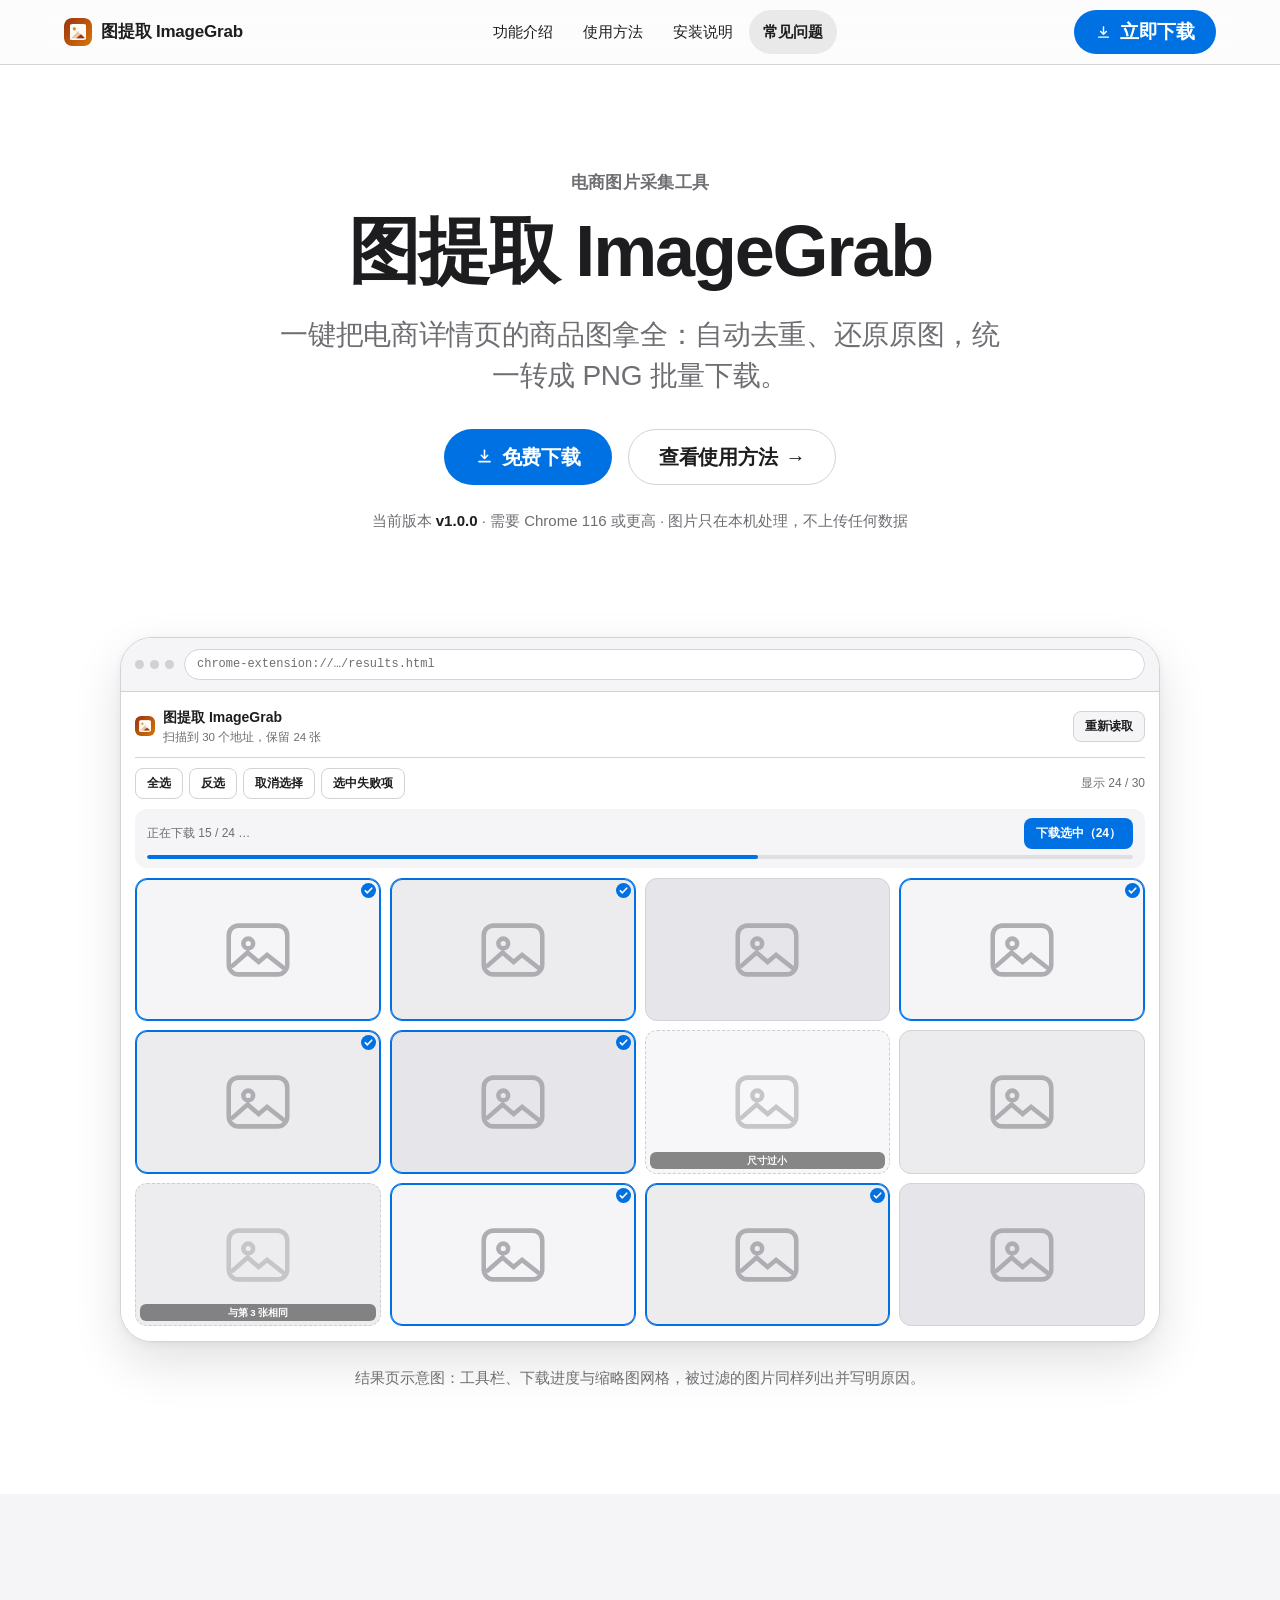
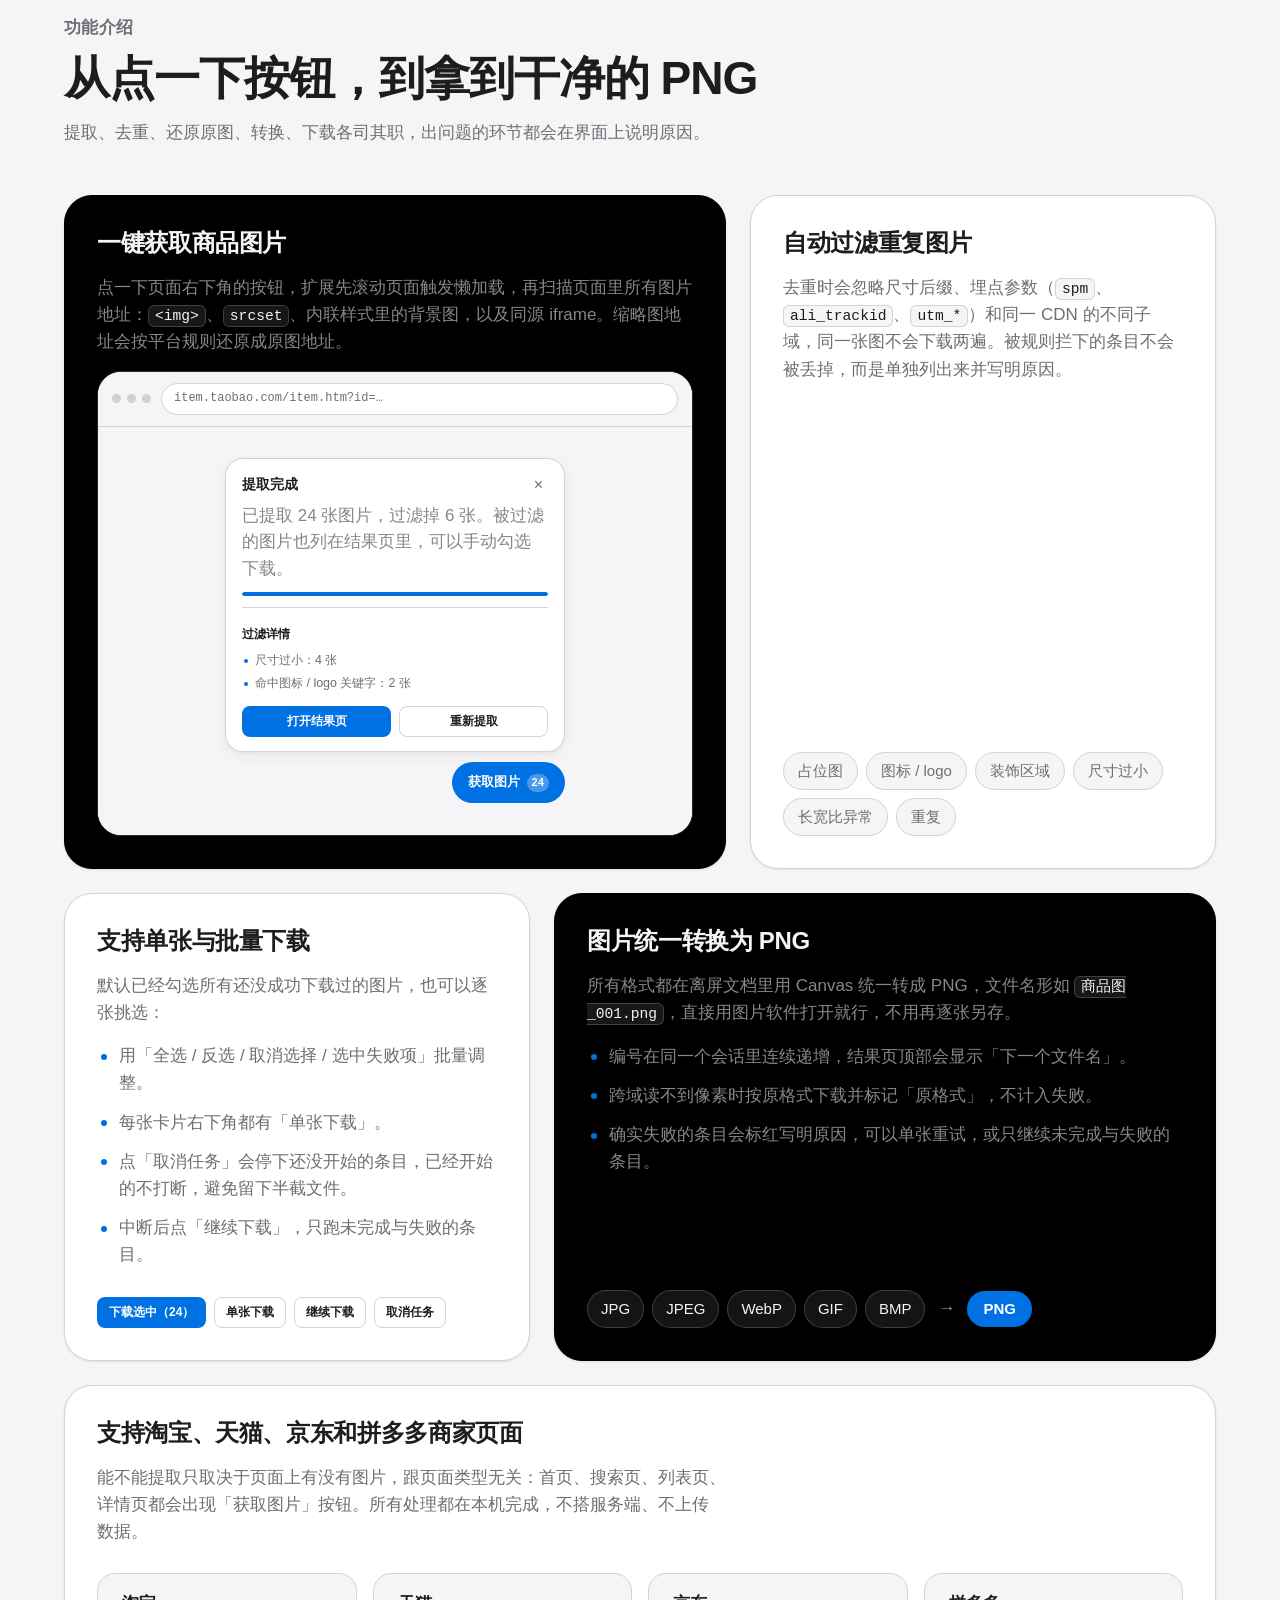
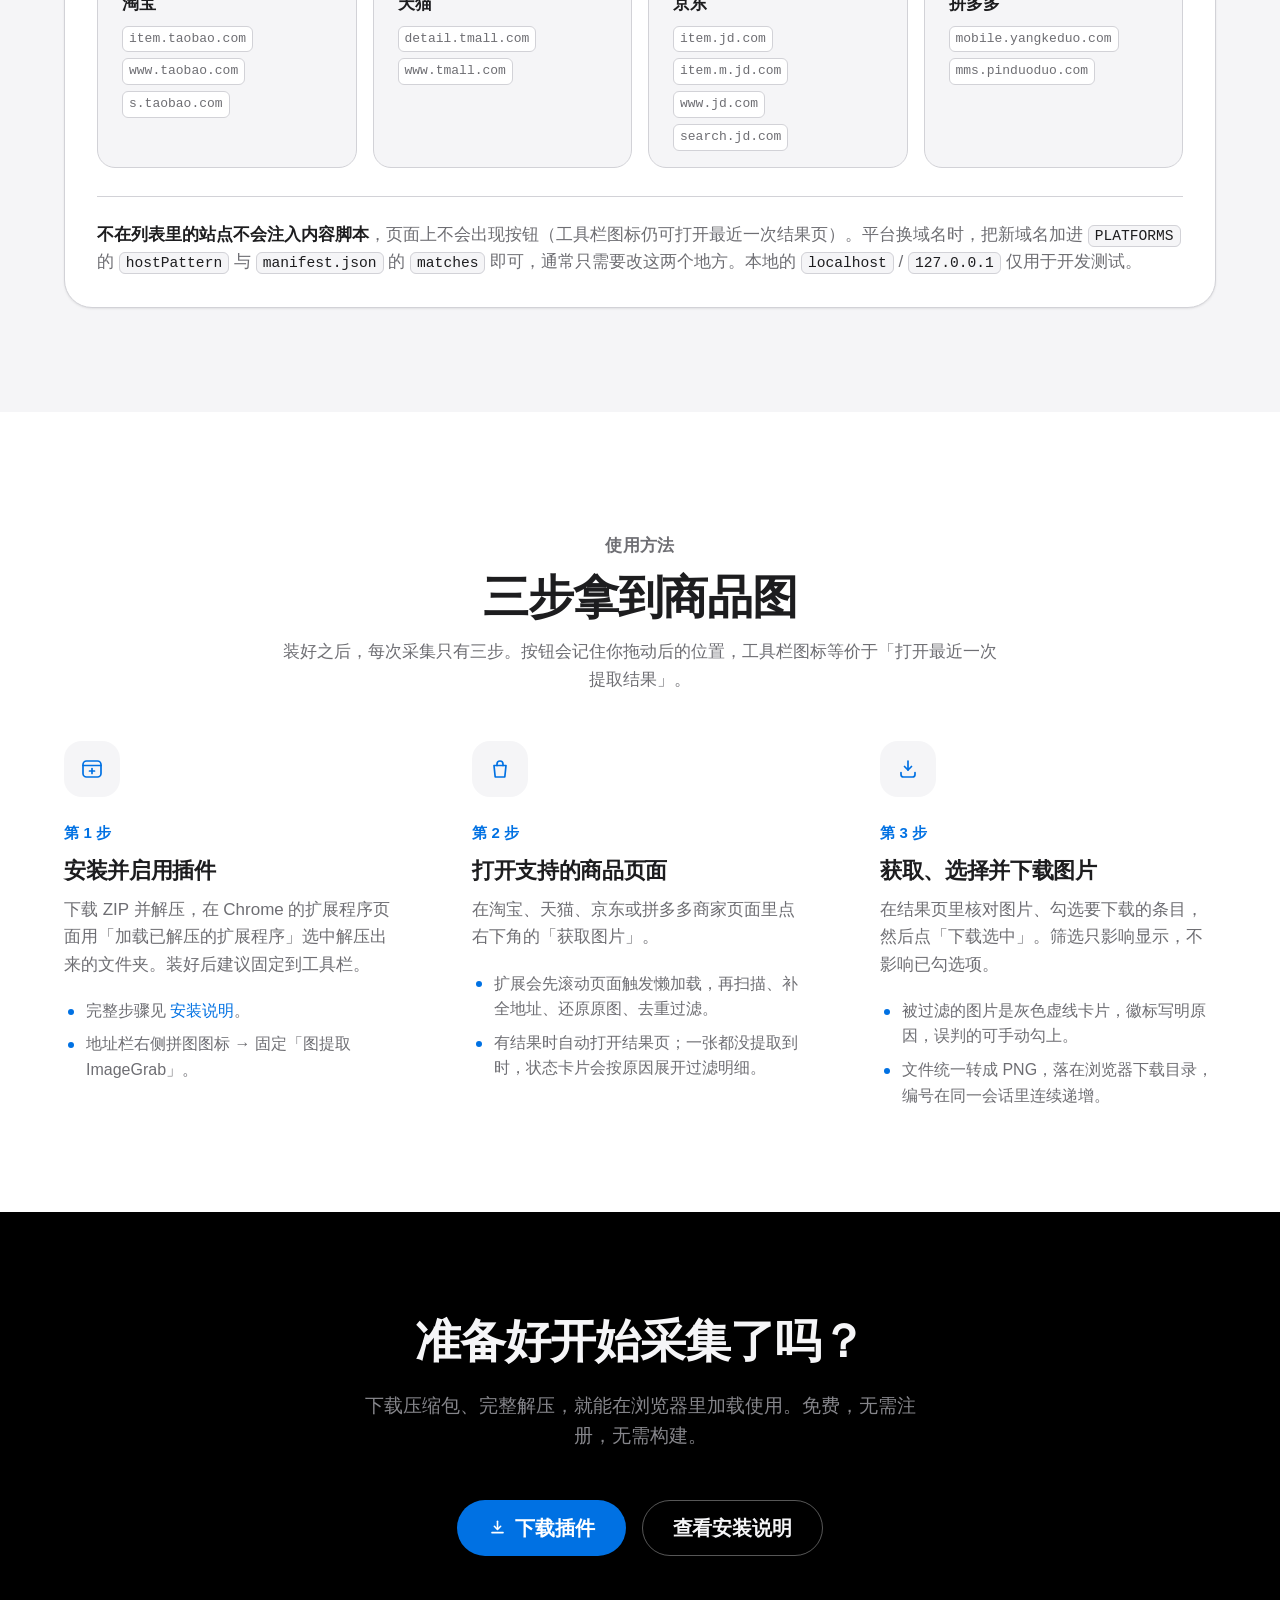
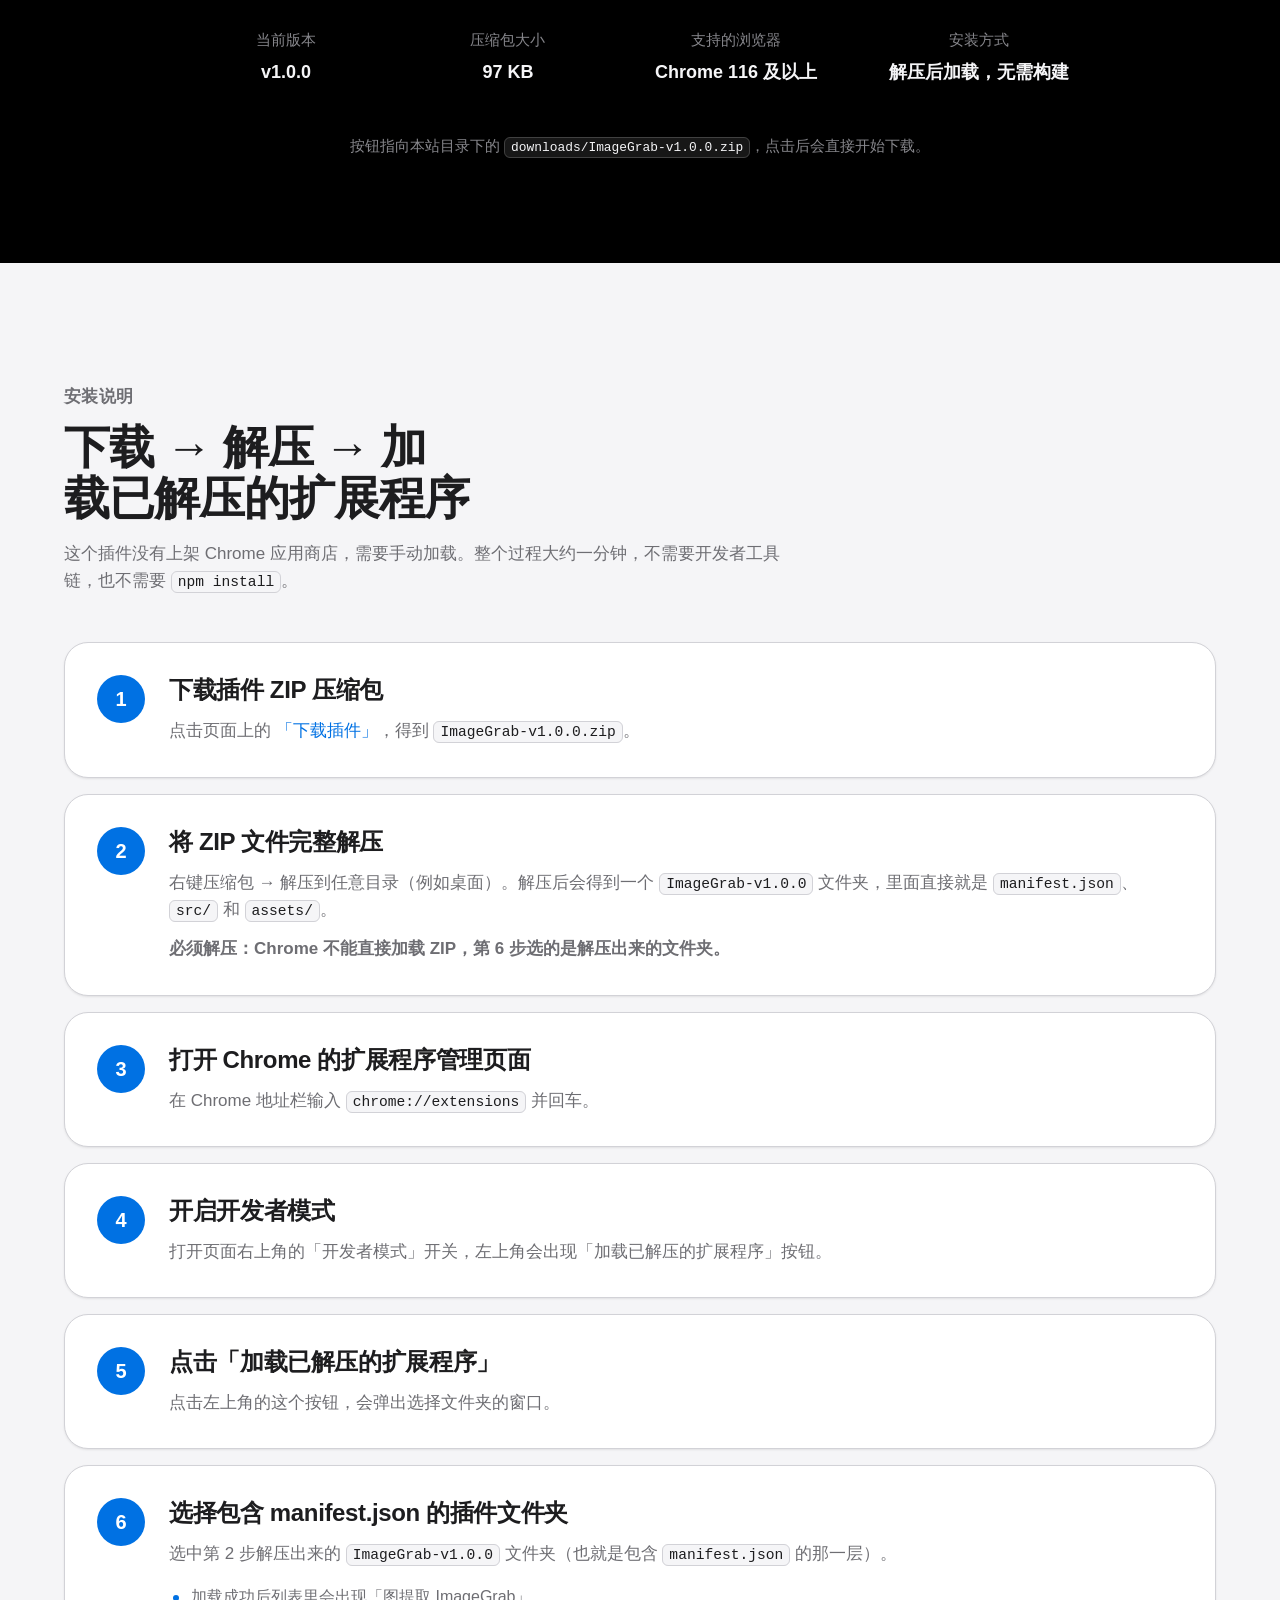
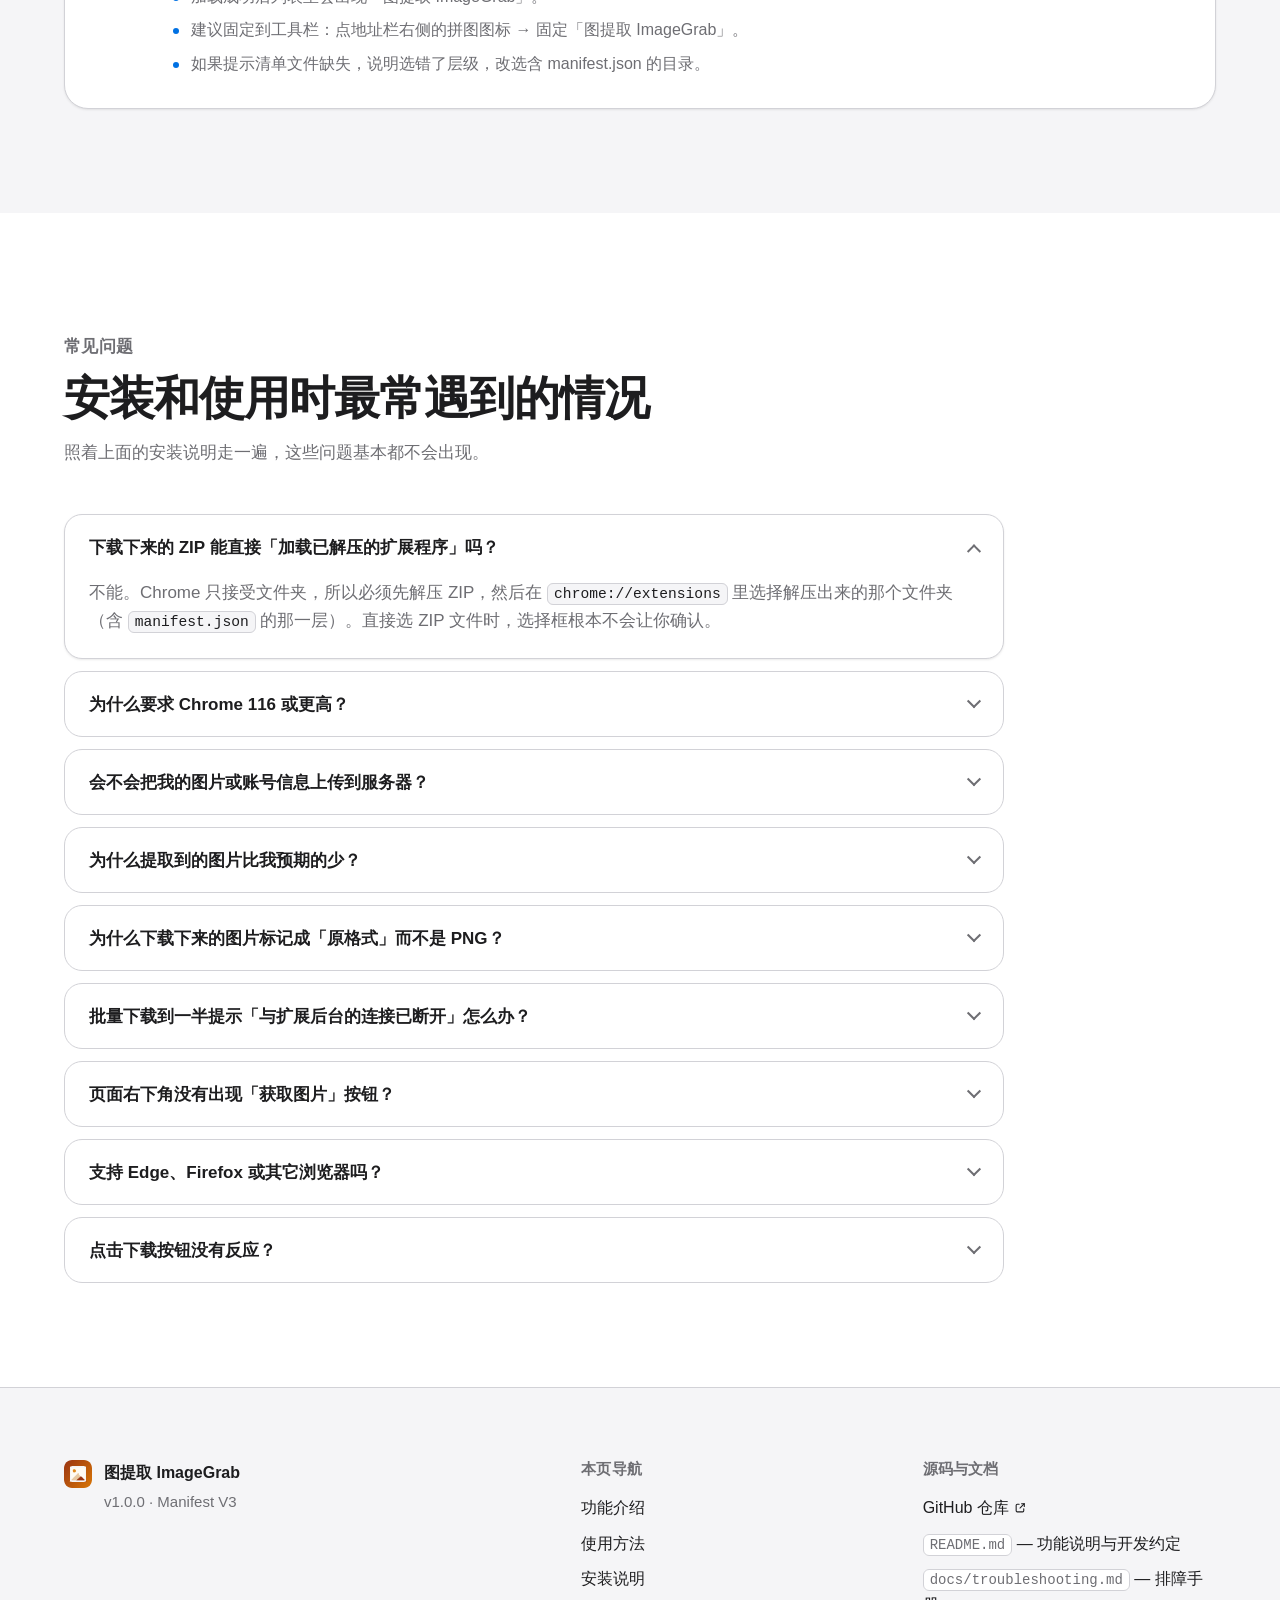
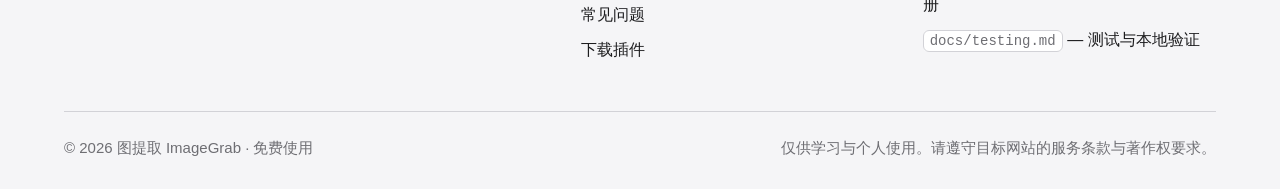
==== commit 25cdaedb: "feat(docs): 官网改版为浅色产品页，对比度检查按 WCAG 分档 - docs/index.html：重写为导航 / 首屏 / 功能卡片 / 三步流程 / 深色下载区 / 安装说明 / 折叠" ====
--- a/docs/index.html
+++ b/docs/index.html
@@ -6,9 +6,9 @@
     <title>图提取 ImageGrab · 一键提取电商页面图片的 Chrome 扩展</title>
     <meta
       name="description"
-      content="图提取 ImageGrab 是一个 Chrome 扩展：一键提取电商页面的图片，自动去重、还原原图，统一转成 PNG 批量下载。零依赖、零构建，图片只在本机处理。"
+      content="图提取 ImageGrab 是一个 Chrome 扩展：一键提取电商页面的商品图片，自动去重、还原原图，统一转成 PNG 批量下载。零依赖、零构建，图片只在本机处理。"
     />
-    <meta name="theme-color" content="#fffbf4" />
+    <meta name="theme-color" content="#f5f5f7" />
     <meta property="og:type" content="website" />
     <meta property="og:title" content="图提取 ImageGrab · 一键提取电商页面图片的 Chrome 扩展" />
     <meta
@@ -17,42 +17,45 @@
     />
     <link rel="icon" type="image/png" sizes="48x48" href="assets/icons/icon48.png" />
     <link rel="apple-touch-icon" href="assets/icons/icon128.png" />
-    <link rel="preconnect" href="https://fonts.googleapis.com" />
-    <link rel="preconnect" href="https://fonts.gstatic.com" crossorigin />
-    <link
-      rel="stylesheet"
-      href="https://fonts.googleapis.com/css2?family=Plus+Jakarta+Sans:wght@400;500;600;700;800&display=swap"
-    />
     <link rel="stylesheet" href="assets/site.css" />
+    <script>
+      // 先标记「脚本可用」：CSS 只在 .js 存在时才把待滚动淡入的内容隐藏，
+      // 避免禁用 JavaScript 时内容不可见。万一 site.js 没能加载成功，
+      // 2 秒后会撤掉这个标记，页面退回无动效状态，内容依然完整可读。
+      (function () {
+        var root = document.documentElement;
+        root.classList.add('js');
+        window.setTimeout(function () {
+          if (!root.classList.contains('js-ready')) root.classList.remove('js');
+        }, 2000);
+      })();
+    </script>
   </head>
   <body>
     <a class="skip-link" href="#main">跳到主要内容</a>
 
-    <!-- ══ 顶栏 ═══════════════════════════════════════════════ -->
+    <!-- ══ 顶部导航（滚动吸顶 + 半透明模糊） ═══════════════════ -->
     <header class="site-header">
       <div class="wrap site-header__inner">
-        <a class="brand" href="#top">
-          <img src="assets/icons/icon48.png" alt="" width="30" height="30" />
-          <span>
-            图提取 ImageGrab
-            <small>Chrome Extension</small>
-          </span>
+        <a class="brand" href="#top" aria-label="图提取 ImageGrab，返回页面顶部">
+          <img src="assets/icons/icon48.png" alt="" width="28" height="28" />
+          <span class="brand__name">图提取 ImageGrab</span>
         </a>
 
-        <nav class="site-nav" aria-label="页面导航">
-          <a href="#interface">界面展示</a>
-          <a href="#features">核心功能</a>
-          <a href="#sites">支持网站</a>
-          <a href="#install">安装步骤</a>
-          <a href="#usage">使用步骤</a>
-          <a href="#faq">常见问题</a>
+        <nav class="site-nav" id="site-nav" aria-label="页面导航">
+          <ul>
+            <li><a href="#features">功能介绍</a></li>
+            <li><a href="#usage">使用方法</a></li>
+            <li><a href="#install">安装说明</a></li>
+            <li><a href="#faq">常见问题</a></li>
+          </ul>
         </nav>
 
         <div class="site-header__cta">
-          <a class="btn btn--primary btn--sm" href="downloads/ImageGrab-v1.0.0.zip" download data-zip>
+          <a class="btn btn--primary" href="downloads/ImageGrab-v1.0.0.zip" download data-zip>
             <svg
-              width="16"
-              height="16"
+              width="17"
+              height="17"
               viewBox="0 0 24 24"
               fill="none"
               stroke="currentColor"
@@ -61,40 +64,35 @@
               stroke-linejoin="round"
               aria-hidden="true"
             >
-              <path d="M12 3v12" />
-              <path d="M7.5 10.5L12 15l4.5-4.5" />
-              <path d="M4.5 19.5h15" />
+              <path d="M12 4v10" />
+              <path d="M8 10.5l4 4 4-4" />
+              <path d="M5 18.5h14" />
             </svg>
-            <span data-zip-label>下载插件</span>
+            <span data-zip-label>立即下载</span>
           </a>
         </div>
+
+        <button class="nav-toggle" type="button" aria-expanded="false" aria-controls="site-nav" data-nav-toggle>
+          <span class="nav-toggle__text">菜单</span>
+          <span class="nav-toggle__bars" aria-hidden="true"><i></i><i></i></span>
+        </button>
       </div>
     </header>
 
     <main id="main">
-      <!-- ══ Hero ═════════════════════════════════════════════ -->
+      <!-- ══ 首屏 ═════════════════════════════════════════════ -->
       <section class="hero" id="top">
-        <div class="wrap hero__grid">
-          <div>
-            <div class="hero__badges">
-              <span class="pill">Chrome 116+</span>
-              <span class="pill">零依赖 · 零构建</span>
-              <span class="pill">本地处理，不上传</span>
-              <span class="pill">免费</span>
-            </div>
-
+        <div class="wrap">
+          <div class="hero__text">
+            <p class="hero__eyebrow">电商图片采集工具</p>
             <h1>图提取 ImageGrab</h1>
-
-            <p class="hero__lead">
-              一个 Chrome 扩展：<strong>一键提取电商页面的图片</strong
-              >，自动去重、把缩略图还原成原图，统一转成 PNG 批量下载。
-            </p>
+            <p class="hero__lead">一键把电商详情页的商品图拿全：自动去重、还原原图，统一转成 PNG 批量下载。</p>
 
             <div class="hero__actions">
-              <a class="btn btn--primary" href="downloads/ImageGrab-v1.0.0.zip" download data-zip>
+              <a class="btn btn--primary btn--lg" href="downloads/ImageGrab-v1.0.0.zip" download data-zip>
                 <svg
-                  width="18"
-                  height="18"
+                  width="19"
+                  height="19"
                   viewBox="0 0 24 24"
                   fill="none"
                   stroke="currentColor"
@@ -103,485 +101,401 @@
                   stroke-linejoin="round"
                   aria-hidden="true"
                 >
-                  <path d="M12 3v12" />
-                  <path d="M7.5 10.5L12 15l4.5-4.5" />
-                  <path d="M4.5 19.5h15" />
+                  <path d="M12 4v10" />
+                  <path d="M8 10.5l4 4 4-4" />
+                  <path d="M5 18.5h14" />
                 </svg>
-                <span data-zip-label>下载插件 v1.0.0</span>
+                <span data-zip-label>免费下载</span>
               </a>
-              <a class="btn btn--ghost" href="#install">
-                查看安装步骤
+              <a class="btn btn--ghost btn--lg" href="#usage">
+                查看使用方法
                 <span class="btn__arrow" aria-hidden="true">→</span>
               </a>
             </div>
 
             <p class="hero__meta">
-              当前版本 <code>v1.0.0</code> · ZIP 压缩包 <span data-zip-size hidden></span> · 需要
-              Chrome 116 或更高 · 解压后「加载已解压的扩展程序」
+              当前版本 <strong>v1.0.0</strong> · 需要 Chrome 116 或更高 · 图片只在本机处理，不上传任何数据
             </p>
-
-            <ul class="hero__points">
-              <li>
+          </div>
+
+          <!-- 产品效果图：插件的结果页 -->
+          <figure class="showcase" data-reveal>
+            <div
+              class="win win--showcase"
+              role="img"
+              aria-label="结果页示意图：顶部工具栏提供全选、反选、取消选择、选中失败项与显示计数，下面是下载任务进度条和缩略图网格，其中两张被过滤的图片用灰色虚线卡片标注了「尺寸过小」和「与第 3 张相同」。"
+            >
+              <div class="win__bar">
+                <span class="win__dots" aria-hidden="true"><i></i><i></i><i></i></span>
+                <span class="win__url">chrome-extension://…/results.html</span>
+              </div>
+              <div class="win__body">
+                <div class="res">
+                  <div class="res__head">
+                    <span class="res__brand">
+                      <img src="assets/icons/icon48.png" alt="" width="20" height="20" />
+                      <span>图提取 ImageGrab<em>扫描到 30 个地址，保留 24 张</em></span>
+                    </span>
+                    <span class="cbtn cbtn--ghost">重新读取</span>
+                  </div>
+
+                  <div class="res__toolbar">
+                    <span class="cbtn">全选</span>
+                    <span class="cbtn">反选</span>
+                    <span class="cbtn">取消选择</span>
+                    <span class="cbtn">选中失败项</span>
+                    <span class="res__counter">显示 24 / 30</span>
+                  </div>
+
+                  <div class="res__runbar">
+                    <span class="res__runtext">正在下载 15 / 24 …</span>
+                    <span class="cbtn cbtn--primary">下载选中（24）</span>
+                    <span class="bar"><i></i></span>
+                  </div>
+
+                  <div class="res__grid" aria-hidden="true">
+                    <span class="cell is-picked"></span>
+                    <span class="cell is-picked"></span>
+                    <span class="cell"></span>
+                    <span class="cell is-picked"></span>
+                    <span class="cell is-picked"></span>
+                    <span class="cell is-picked"></span>
+                    <span class="cell is-filtered"><span class="cell__tag">尺寸过小</span></span>
+                    <span class="cell"></span>
+                    <span class="cell is-filtered"><span class="cell__tag">与第 3 张相同</span></span>
+                    <span class="cell is-picked"></span>
+                    <span class="cell is-picked"></span>
+                    <span class="cell"></span>
+                  </div>
+                </div>
+              </div>
+            </div>
+            <figcaption>结果页示意图：工具栏、下载进度与缩略图网格，被过滤的图片同样列出并写明原因。</figcaption>
+          </figure>
+        </div>
+      </section>
+
+      <!-- ══ 功能介绍 ═════════════════════════════════════════ -->
+      <section class="section" id="features">
+        <div class="wrap">
+          <div class="section__head" data-reveal>
+            <p class="eyebrow">功能介绍</p>
+            <h2>从点一下按钮，到拿到干净的 PNG</h2>
+            <p>提取、去重、还原原图、转换、下载各司其职，出问题的环节都会在界面上说明原因。</p>
+          </div>
+
+          <div class="features">
+            <!-- 大卡片 1：深色，附悬浮面板示意图 -->
+            <article class="feature feature--wide feature--dark" data-reveal>
+              <h3>一键获取商品图片</h3>
+              <p>
+                点一下页面右下角的按钮，扩展先滚动页面触发懒加载，再扫描页面里所有图片地址：<code>&lt;img&gt;</code>、<code>srcset</code>、内联样式里的背景图，以及同源 iframe。缩略图地址会按平台规则还原成原图地址。
+              </p>
+
+              <figure class="feature__art feature__art--panel">
+                <div
+                  class="win"
+                  role="img"
+                  aria-label="悬浮面板示意图：页面右下角的「获取图片」按钮展开状态卡片，提示已提取 24 张图片、过滤掉 6 张，并列出过滤原因明细，提供「打开结果页」与「重新提取」两个操作。"
+                >
+                  <div class="win__bar">
+                    <span class="win__dots" aria-hidden="true"><i></i><i></i><i></i></span>
+                    <span class="win__url">item.taobao.com/item.htm?id=…</span>
+                  </div>
+                  <div class="win__body win__body--centered">
+                    <div class="panel">
+                      <div class="panel__card">
+                        <div class="panel__head">
+                          <span class="panel__title">提取完成</span>
+                          <span class="panel__close" aria-hidden="true">×</span>
+                        </div>
+                        <p class="panel__text">已提取 24 张图片，过滤掉 6 张。被过滤的图片也列在结果页里，可以手动勾选下载。</p>
+                        <div class="bar"><i style="width: 100%"></i></div>
+                        <div class="panel__detail">
+                          <span class="panel__detail-title">过滤详情</span>
+                          <ul>
+                            <li>尺寸过小：4 张</li>
+                            <li>命中图标 / logo 关键字：2 张</li>
+                          </ul>
+                        </div>
+                        <div class="panel__actions">
+                          <span class="cbtn cbtn--primary">打开结果页</span>
+                          <span class="cbtn">重新提取</span>
+                        </div>
+                      </div>
+                      <span class="fab">获取图片<span class="fab__badge">24</span></span>
+                    </div>
+                  </div>
+                </div>
+              </figure>
+            </article>
+
+            <!-- 大卡片 2：白色，过滤规则 -->
+            <article class="feature" data-reveal>
+              <h3>自动过滤重复图片</h3>
+              <p>
+                去重时会忽略尺寸后缀、埋点参数（<code>spm</code>、<code>ali_trackid</code>、<code>utm_*</code>）和同一 CDN 的不同子域，同一张图不会下载两遍。被规则拦下的条目不会被丢掉，而是单独列出来并写明原因。
+              </p>
+              <ul class="chips chips--bottom" aria-label="会被自动过滤的条目类型">
+                <li>占位图</li>
+                <li>图标 / logo</li>
+                <li>装饰区域</li>
+                <li>尺寸过小</li>
+                <li>长宽比异常</li>
+                <li>重复</li>
+              </ul>
+            </article>
+
+            <!-- 大卡片 3：白色，下载方式 -->
+            <article class="feature" data-reveal>
+              <h3>支持单张与批量下载</h3>
+              <p>默认已经勾选所有还没成功下载过的图片，也可以逐张挑选：</p>
+              <ul class="list">
+                <li>用「全选 / 反选 / 取消选择 / 选中失败项」批量调整。</li>
+                <li>每张卡片右下角都有「单张下载」。</li>
+                <li>点「取消任务」会停下还没开始的条目，已经开始的不打断，避免留下半截文件。</li>
+                <li>中断后点「继续下载」，只跑未完成与失败的条目。</li>
+              </ul>
+              <div class="chips chips--bottom chips--muted" aria-hidden="true">
+                <span class="cbtn cbtn--primary">下载选中（24）</span>
+                <span class="cbtn">单张下载</span>
+                <span class="cbtn">继续下载</span>
+                <span class="cbtn">取消任务</span>
+              </div>
+            </article>
+
+            <!-- 大卡片 4：深色，格式转换 -->
+            <article class="feature feature--wide feature--dark" data-reveal>
+              <h3>图片统一转换为 PNG</h3>
+              <p>
+                所有格式都在离屏文档里用 Canvas 统一转成 PNG，文件名形如
+                <code>商品图_001.png</code>，直接用图片软件打开就行，不用再逐张另存。
+              </p>
+              <ul class="list">
+                <li>编号在同一个会话里连续递增，结果页顶部会显示「下一个文件名」。</li>
+                <li>跨域读不到像素时按原格式下载并标记「原格式」，不计入失败。</li>
+                <li>确实失败的条目会标红写明原因，可以单张重试，或只继续未完成与失败的条目。</li>
+              </ul>
+              <div class="convert" aria-hidden="true">
+                <ul class="convert__from">
+                  <li>JPG</li>
+                  <li>JPEG</li>
+                  <li>WebP</li>
+                  <li>GIF</li>
+                  <li>BMP</li>
+                </ul>
+                <span class="convert__arrow">→</span>
+                <span class="convert__to">PNG</span>
+              </div>
+            </article>
+
+            <!-- 大卡片 5：整行，支持的平台 -->
+            <article class="feature feature--full" data-reveal>
+              <h3>支持淘宝、天猫、京东和拼多多商家页面</h3>
+              <p class="feature__lead">
+                能不能提取只取决于页面上有没有图片，跟页面类型无关：首页、搜索页、列表页、详情页都会出现「获取图片」按钮。所有处理都在本机完成，不搭服务端、不上传数据。
+              </p>
+
+              <ul class="platforms">
+                <li>
+                  <span class="platforms__name">淘宝</span>
+                  <span class="platforms__hosts">
+                    <code>item.taobao.com</code>
+                    <code>www.taobao.com</code>
+                    <code>s.taobao.com</code>
+                  </span>
+                </li>
+                <li>
+                  <span class="platforms__name">天猫</span>
+                  <span class="platforms__hosts">
+                    <code>detail.tmall.com</code>
+                    <code>www.tmall.com</code>
+                  </span>
+                </li>
+                <li>
+                  <span class="platforms__name">京东</span>
+                  <span class="platforms__hosts">
+                    <code>item.jd.com</code>
+                    <code>item.m.jd.com</code>
+                    <code>www.jd.com</code>
+                    <code>search.jd.com</code>
+                  </span>
+                </li>
+                <li>
+                  <span class="platforms__name">拼多多</span>
+                  <span class="platforms__hosts">
+                    <code>mobile.yangkeduo.com</code>
+                    <code>mms.pinduoduo.com</code>
+                  </span>
+                </li>
+              </ul>
+
+              <p class="note">
+                <strong>不在列表里的站点不会注入内容脚本</strong>，页面上不会出现按钮（工具栏图标仍可打开最近一次结果页）。平台换域名时，把新域名加进
+                <code>PLATFORMS</code> 的 <code>hostPattern</code> 与 <code>manifest.json</code> 的
+                <code>matches</code> 即可，通常只需要改这两个地方。本地的
+                <code>localhost</code> / <code>127.0.0.1</code> 仅用于开发测试。
+              </p>
+            </article>
+          </div>
+        </div>
+      </section>
+
+      <!-- ══ 使用方法 ═════════════════════════════════════════ -->
+      <section class="section section--light" id="usage">
+        <div class="wrap">
+          <div class="section__head section__head--center" data-reveal>
+            <p class="eyebrow">使用方法</p>
+            <h2>三步拿到商品图</h2>
+            <p>装好之后，每次采集只有三步。按钮会记住你拖动后的位置，工具栏图标等价于「打开最近一次提取结果」。</p>
+          </div>
+
+          <ol class="flow">
+            <li class="flow__item" data-reveal>
+              <span class="flow__icon" aria-hidden="true">
                 <svg
-                  width="17"
-                  height="17"
+                  width="24"
+                  height="24"
                   viewBox="0 0 24 24"
                   fill="none"
                   stroke="currentColor"
-                  stroke-width="2.4"
+                  stroke-width="1.7"
+                  stroke-linecap="round"
+                  stroke-linejoin="round"
+                >
+                  <rect x="3" y="4" width="18" height="16" rx="3.5" />
+                  <path d="M3 8.5h18" />
+                  <path d="M12 11.5v5" />
+                  <path d="M9.5 14h5" />
+                </svg>
+              </span>
+              <span class="flow__step">第 1 步</span>
+              <h3>安装并启用插件</h3>
+              <p>
+                下载 ZIP 并解压，在 Chrome 的扩展程序页面用「加载已解压的扩展程序」选中解压出来的文件夹。装好后建议固定到工具栏。
+              </p>
+              <ul class="list list--tight">
+                <li>完整步骤见 <a href="#install">安装说明</a>。</li>
+                <li>地址栏右侧拼图图标 → 固定「图提取 ImageGrab」。</li>
+              </ul>
+            </li>
+
+            <li class="flow__item" data-reveal>
+              <span class="flow__icon" aria-hidden="true">
+                <svg
+                  width="24"
+                  height="24"
+                  viewBox="0 0 24 24"
+                  fill="none"
+                  stroke="currentColor"
+                  stroke-width="1.7"
+                  stroke-linecap="round"
+                  stroke-linejoin="round"
+                >
+                  <path d="M6 8.5h12l-1.2 11.5H7.2z" />
+                  <path d="M9 8.5V7a3 3 0 016 0v1.5" />
+                </svg>
+              </span>
+              <span class="flow__step">第 2 步</span>
+              <h3>打开支持的商品页面</h3>
+              <p>在淘宝、天猫、京东或拼多多商家页面里点右下角的「获取图片」。</p>
+              <ul class="list list--tight">
+                <li>扩展会先滚动页面触发懒加载，再扫描、补全地址、还原原图、去重过滤。</li>
+                <li>有结果时自动打开结果页；一张都没提取到时，状态卡片会按原因展开过滤明细。</li>
+              </ul>
+            </li>
+
+            <li class="flow__item" data-reveal>
+              <span class="flow__icon" aria-hidden="true">
+                <svg
+                  width="24"
+                  height="24"
+                  viewBox="0 0 24 24"
+                  fill="none"
+                  stroke="currentColor"
+                  stroke-width="1.7"
+                  stroke-linecap="round"
+                  stroke-linejoin="round"
+                >
+                  <path d="M12 4v9" />
+                  <path d="M8.5 9.5L12 13l3.5-3.5" />
+                  <path d="M5 15.5v2A2.5 2.5 0 007.5 20h9a2.5 2.5 0 002.5-2.5v-2" />
+                </svg>
+              </span>
+              <span class="flow__step">第 3 步</span>
+              <h3>获取、选择并下载图片</h3>
+              <p>
+                在结果页里核对图片、勾选要下载的条目，然后点「下载选中」。筛选只影响显示，不影响已勾选项。
+              </p>
+              <ul class="list list--tight">
+                <li>被过滤的图片是灰色虚线卡片，徽标写明原因，误判的可手动勾上。</li>
+                <li>文件统一转成 PNG，落在浏览器下载目录，编号在同一会话里连续递增。</li>
+              </ul>
+            </li>
+          </ol>
+        </div>
+      </section>
+
+      <!-- ══ 下载（深色） ═════════════════════════════════════ -->
+      <section class="band" id="download">
+        <div class="wrap">
+          <div class="band__inner" data-reveal>
+            <h2>准备好开始采集了吗？</h2>
+            <p class="band__lead">下载压缩包、完整解压，就能在浏览器里加载使用。免费，无需注册，无需构建。</p>
+
+            <div class="band__actions">
+              <a class="btn btn--primary btn--lg" href="downloads/ImageGrab-v1.0.0.zip" download data-zip>
+                <svg
+                  width="19"
+                  height="19"
+                  viewBox="0 0 24 24"
+                  fill="none"
+                  stroke="currentColor"
+                  stroke-width="2"
                   stroke-linecap="round"
                   stroke-linejoin="round"
                   aria-hidden="true"
                 >
-                  <path d="M20 6.5L9.5 17 4.5 12" />
+                  <path d="M12 4v10" />
+                  <path d="M8 10.5l4 4 4-4" />
+                  <path d="M5 18.5h14" />
                 </svg>
-                只读取当前页面 DOM 里真实存在的图片地址：不爬取、不遍历商品 ID、不绕过登录。
-              </li>
-              <li>
-                <svg
-                  width="17"
-                  height="17"
-                  viewBox="0 0 24 24"
-                  fill="none"
-                  stroke="currentColor"
-                  stroke-width="2.4"
-                  stroke-linecap="round"
-                  stroke-linejoin="round"
-                  aria-hidden="true"
-                >
-                  <path d="M20 6.5L9.5 17 4.5 12" />
-                </svg>
-                图片只在本机处理，结果存在会话级临时存储里，浏览器重启即清空。
-              </li>
-              <li>
-                <svg
-                  width="17"
-                  height="17"
-                  viewBox="0 0 24 24"
-                  fill="none"
-                  stroke="currentColor"
-                  stroke-width="2.4"
-                  stroke-linecap="round"
-                  stroke-linejoin="round"
-                  aria-hidden="true"
-                >
-                  <path d="M20 6.5L9.5 17 4.5 12" />
-                </svg>
-                统一转成 PNG 批量下载，跨域读不到时自动降级为原格式，不算失败。
-              </li>
-              <li>
-                <svg
-                  width="17"
-                  height="17"
-                  viewBox="0 0 24 24"
-                  fill="none"
-                  stroke="currentColor"
-                  stroke-width="2.4"
-                  stroke-linecap="round"
-                  stroke-linejoin="round"
-                  aria-hidden="true"
-                >
-                  <path d="M20 6.5L9.5 17 4.5 12" />
-                </svg>
-                被过滤的图片也会列出来并写明原因，判断错了可以手动勾选下载。
-              </li>
-            </ul>
-          </div>
-
-          <!-- 首屏示意图：商品页上的悬浮按钮与状态卡片 -->
-          <figure class="mock">
-            <div
-              class="mock__frame"
-              role="img"
-              aria-label="示意图：电商商品页右下角有一个「获取图片」悬浮按钮，点击后展开状态卡片，提示已提取 24 张图片并可以直接打开结果页。"
-            >
-              <div class="mock__bar">
-                <span class="mock__dots" aria-hidden="true"><i></i><i></i><i></i></span>
-                <span class="mock__url">item.taobao.com/item.htm?id=…</span>
-              </div>
-              <div class="mock__view">
-                <div class="mock-page">
-                  <div class="mock-page__crumbs"></div>
-                  <div class="mock-page__title"></div>
-                  <div class="mock-thumbs">
-                    <span class="mock-thumb"></span>
-                    <span class="mock-thumb"></span>
-                    <span class="mock-thumb"></span>
-                    <span class="mock-thumb"></span>
-                    <span class="mock-thumb"></span>
-                    <span class="mock-thumb"></span>
-                  </div>
-                </div>
-                <div class="mock-panel">
-                  <div class="mock-card">
-                    <div class="mock-card__head">
-                      <span class="mock-card__title">提取完成</span>
-                      <span class="mock-card__close" aria-hidden="true">×</span>
-                    </div>
-                    <p class="mock-card__text">已提取 24 张图片，结果页已打开。</p>
-                    <div class="mock-card__track"><i style="width: 100%"></i></div>
-                    <div class="mock-card__actions">
-                      <span class="mock-btn mock-btn--primary">打开结果页</span>
-                      <span class="mock-btn">重新提取</span>
-                    </div>
-                  </div>
-                  <span class="mock-fab">获取图片<span class="mock-badge">24</span></span>
-                </div>
-              </div>
+                <span data-zip-label>下载插件</span>
+              </a>
+              <a class="btn btn--outline btn--lg" href="#install">查看安装说明</a>
             </div>
-            <figcaption>
-              <b>界面示意图。</b>结构与文案取自实际插件，配色为官网示意，仅供参考。
-            </figcaption>
-          </figure>
+
+            <dl class="facts">
+              <div class="facts__item">
+                <dt>当前版本</dt>
+                <dd>v1.0.0</dd>
+              </div>
+              <div class="facts__item">
+                <dt>压缩包大小</dt>
+                <dd><span data-zip-size>—</span></dd>
+              </div>
+              <div class="facts__item">
+                <dt>支持的浏览器</dt>
+                <dd>Chrome 116 及以上</dd>
+              </div>
+              <div class="facts__item">
+                <dt>安装方式</dt>
+                <dd>解压后加载，无需构建</dd>
+              </div>
+            </dl>
+
+            <p class="band__note" id="download-hint">
+              按钮指向本站目录下的 <code>downloads/ImageGrab-v1.0.0.zip</code>，点击后会直接开始下载。
+            </p>
+          </div>
         </div>
       </section>
 
-      <!-- ══ 界面展示 ═════════════════════════════════════════ -->
-      <section class="section section--tint" id="interface">
-        <div class="wrap">
-          <div class="section__head">
-            <span class="eyebrow">界面展示</span>
-            <h2>提取结果都在一个页面里核对与下载</h2>
-            <p>
-              结果页把缩略图、过滤原因、下载进度放在同一屏：默认勾选所有还没成功下载过的图片，被规则拦下的图片用灰色虚线卡片列出原因，误判的可以直接勾上一起下载。
-            </p>
-          </div>
-
-          <div class="mocks">
-            <!-- 结果页 -->
-            <figure class="mock">
-              <div
-                class="mock__frame"
-                role="img"
-                aria-label="示意图：结果页顶部是工具栏（全选、反选、取消选择、选中失败项，以及范围、尺寸、状态筛选和显示计数），下面是下载任务条与缩略图网格，其中两张被过滤的图片用灰色虚线卡片标注了「尺寸过小」和「重复」。"
-              >
-                <div class="mock__bar">
-                  <span class="mock__dots" aria-hidden="true"><i></i><i></i><i></i></span>
-                  <span class="mock__url">chrome-extension://…/results.html</span>
-                </div>
-                <div class="mock__view">
-                  <div class="mock-results">
-                    <div class="mock-results__head">
-                      <span class="mock-brand">
-                        <img src="assets/icons/icon48.png" alt="" width="20" height="20" />
-                        <span>图提取 ImageGrab<em>扫描到 30 个地址，保留 24 张</em></span>
-                      </span>
-                      <span class="mock-head-actions">
-                        <span class="mock-btn mock-btn--ghost">重新读取</span>
-                      </span>
-                    </div>
-
-                    <div class="mock-toolbar">
-                      <span class="mock-btn">全选</span>
-                      <span class="mock-btn">反选</span>
-                      <span class="mock-btn">取消选择</span>
-                      <span class="mock-btn">选中失败项</span>
-                      <span class="mock-counter">显示 24 / 30</span>
-                    </div>
-
-                    <div class="mock-runbar">
-                      <span class="mock-runbar__text">正在下载 15 / 24 …</span>
-                      <span class="mock-btn mock-btn--primary">下载选中（24）</span>
-                      <span class="mock-progress"><i></i></span>
-                    </div>
-
-                    <div class="mock-grid">
-                      <span class="mock-cell is-picked"></span>
-                      <span class="mock-cell is-picked"></span>
-                      <span class="mock-cell"></span>
-                      <span class="mock-cell is-picked"></span>
-                      <span class="mock-cell is-picked"></span>
-                      <span class="mock-cell is-picked"></span>
-                      <span class="mock-cell is-filtered"
-                        ><span class="mock-cell__tag">尺寸过小</span></span
-                      >
-                      <span class="mock-cell"></span>
-                      <span class="mock-cell is-filtered"
-                        ><span class="mock-cell__tag">与第 3 张相同</span></span
-                      >
-                      <span class="mock-cell is-picked"></span>
-                      <span class="mock-cell is-picked"></span>
-                      <span class="mock-cell"></span>
-                    </div>
-                  </div>
-                </div>
-              </div>
-              <figcaption>
-                <b>结果页：</b>工具栏筛选与批量选择、下载任务条、缩略图网格，以及被过滤条目的原因标签。
-              </figcaption>
-            </figure>
-
-            <!-- 面板细节 -->
-            <figure class="mock">
-              <div
-                class="mock__frame"
-                role="img"
-                aria-label="示意图：悬浮面板展开「过滤详情」，按原因列出被过滤的张数，例如尺寸过小 4 张、命中图标关键字 2 张，并给出打开结果页与重新提取两个操作。"
-              >
-                <div class="mock__bar">
-                  <span class="mock__dots" aria-hidden="true"><i></i><i></i><i></i></span>
-                  <span class="mock__url">www.tmall.com · 页面右下角</span>
-                </div>
-                <div class="mock__view mock-view--plain">
-                  <div class="mock-detail">
-                    <div class="mock-card">
-                      <div class="mock-card__head">
-                        <span class="mock-card__title">提取完成</span>
-                        <span class="mock-card__close" aria-hidden="true">×</span>
-                      </div>
-                      <p class="mock-card__text">
-                        已提取 24 张图片，过滤掉 6 张。被过滤的图片也列在结果页里，可以手动勾选下载。
-                      </p>
-                      <div class="mock-card__track"><i style="width: 100%"></i></div>
-                      <div class="mock-card__detail">
-                        <span class="mock-card__detail-title">过滤详情</span>
-                        <ul class="mock-card__detail-list">
-                          <li>尺寸过小：4 张</li>
-                          <li>命中图标 / logo 关键字：2 张</li>
-                        </ul>
-                      </div>
-                      <div class="mock-card__actions">
-                        <span class="mock-btn mock-btn--primary">打开结果页</span>
-                        <span class="mock-btn">重新提取</span>
-                      </div>
-                    </div>
-                    <span class="mock-fab">获取图片<span class="mock-badge">24</span></span>
-                  </div>
-                </div>
-              </div>
-              <figcaption>
-                <b>悬浮面板：</b>提取完成后给出图片数量、过滤原因明细，以及「打开结果页 / 重新提取」。
-              </figcaption>
-            </figure>
-          </div>
-        </div>
-      </section>
-
-      <!-- ══ 核心功能 ═════════════════════════════════════════ -->
-      <section class="section" id="features">
-        <div class="wrap">
-          <div class="section__head">
-            <span class="eyebrow">核心功能</span>
-            <h2>从点一下按钮，到拿到干净的 PNG</h2>
-            <p>提取、去重、还原原图、转换、下载各司其职，出问题的环节都会在界面上说明原因。</p>
-          </div>
-
-          <div class="cards">
-            <article class="card">
-              <span class="card__icon" aria-hidden="true">
-                <svg
-                  width="22"
-                  height="22"
-                  viewBox="0 0 24 24"
-                  fill="none"
-                  stroke="currentColor"
-                  stroke-width="1.9"
-                  stroke-linecap="round"
-                  stroke-linejoin="round"
-                >
-                  <path d="M5.5 3.5l6 15 2-5.6 5.6-2z" />
-                  <path d="M17 17l3.5 3.5" />
-                </svg>
-              </span>
-              <h3>一键提取整页图片</h3>
-              <p>
-                点一下按钮，扩展先滚动页面触发懒加载，再扫描页面里所有图片地址：<code>&lt;img&gt;</code>、<code>srcset</code>、内联样式里的背景图，以及同源 iframe。
-              </p>
-            </article>
-
-            <article class="card">
-              <span class="card__icon" aria-hidden="true">
-                <svg
-                  width="22"
-                  height="22"
-                  viewBox="0 0 24 24"
-                  fill="none"
-                  stroke="currentColor"
-                  stroke-width="1.9"
-                  stroke-linecap="round"
-                  stroke-linejoin="round"
-                >
-                  <path d="M4 9V5.5A1.5 1.5 0 015.5 4H9" />
-                  <path d="M15 4h3.5A1.5 1.5 0 0120 5.5V9" />
-                  <path d="M20 15v3.5a1.5 1.5 0 01-1.5 1.5H15" />
-                  <path d="M9 20H5.5A1.5 1.5 0 014 18.5V15" />
-                  <path d="M9 15l6-6" />
-                </svg>
-              </span>
-              <h3>缩略图还原成原图</h3>
-              <p>
-                按平台规则把 <code>_400x400.jpg</code>、<code>_.webp</code> 这类缩略图地址还原成原图地址；还原后的地址失效时，回退下载页面上真实存在的那个地址。
-              </p>
-            </article>
-
-            <article class="card">
-              <span class="card__icon" aria-hidden="true">
-                <svg
-                  width="22"
-                  height="22"
-                  viewBox="0 0 24 24"
-                  fill="none"
-                  stroke="currentColor"
-                  stroke-width="1.9"
-                  stroke-linecap="round"
-                  stroke-linejoin="round"
-                >
-                  <path d="M4 5h16l-6.2 7.3V19l-3.6-2v-4.7z" />
-                </svg>
-              </span>
-              <h3>智能去重与过滤</h3>
-              <p>
-                去重会忽略尺寸后缀、埋点参数（<code>spm</code>、<code>ali_trackid</code>、<code>utm_*</code>）和同一 CDN 的不同子域；图标、logo、占位图、装饰区域、过小图片与长宽比异常的条目会被拦下。
-              </p>
-            </article>
-
-            <article class="card">
-              <span class="card__icon" aria-hidden="true">
-                <svg
-                  width="22"
-                  height="22"
-                  viewBox="0 0 24 24"
-                  fill="none"
-                  stroke="currentColor"
-                  stroke-width="1.9"
-                  stroke-linecap="round"
-                  stroke-linejoin="round"
-                >
-                  <path d="M12 3v11" />
-                  <path d="M7.5 9.5L12 14l4.5-4.5" />
-                  <path d="M4.5 18.5h15" />
-                </svg>
-              </span>
-              <h3>统一转 PNG 批量下载</h3>
-              <p>
-                JPG、JPEG、WebP、GIF、BMP 都在离屏文档里用 Canvas 统一转成 PNG；文件名形如
-                <code>商品图_001.png</code>，编号在同一个会话里连续递增。
-              </p>
-            </article>
-
-            <article class="card">
-              <span class="card__icon" aria-hidden="true">
-                <svg
-                  width="22"
-                  height="22"
-                  viewBox="0 0 24 24"
-                  fill="none"
-                  stroke="currentColor"
-                  stroke-width="1.9"
-                  stroke-linecap="round"
-                  stroke-linejoin="round"
-                >
-                  <path d="M20 11.5a8 8 0 10-2.6 5.9" />
-                  <path d="M20 5.5v6h-6" />
-                </svg>
-              </span>
-              <h3>失败可见、可重试</h3>
-              <p>
-                跨域导致读不到像素时自动按原格式下载并标记「原格式」，不计入失败；确实失败的条目会标红写明原因，可以单张重试或只继续未完成的条目。
-              </p>
-            </article>
-
-            <article class="card">
-              <span class="card__icon" aria-hidden="true">
-                <svg
-                  width="22"
-                  height="22"
-                  viewBox="0 0 24 24"
-                  fill="none"
-                  stroke="currentColor"
-                  stroke-width="1.9"
-                  stroke-linecap="round"
-                  stroke-linejoin="round"
-                >
-                  <path d="M12 3l7 2.8v5.4c0 4.2-2.8 7.5-7 9.3-4.2-1.8-7-5.1-7-9.3V5.8z" />
-                  <path d="M9 12l2.2 2.2L15.5 10" />
-                </svg>
-              </span>
-              <h3>只在本机处理</h3>
-              <p>
-                不上传任何数据，不搭服务端代理，不保存密钥；提取结果只写入会话级临时存储，浏览器重启、扩展重载或结果页关闭即清理。
-              </p>
-            </article>
-          </div>
-        </div>
-      </section>
-
-      <!-- ══ 支持的网站 ═══════════════════════════════════════ -->
-      <section class="section section--tint" id="sites">
-        <div class="wrap">
-          <div class="section__head">
-            <span class="eyebrow">支持的网站</span>
-            <h2>这些域名下的页面都能用</h2>
-            <p>
-              能不能提取只取决于页面上有没有图片，跟页面类型无关：首页、搜索页、列表页、详情页都会出现「获取图片」按钮。
-            </p>
-          </div>
-
-          <ul class="sites">
-            <li class="site-row">
-              <span class="site-row__name">淘宝</span>
-              <span class="site-row__hosts">
-                <code>item.taobao.com</code>
-                <code>www.taobao.com</code>
-                <code>s.taobao.com</code>
-              </span>
-              <span class="site-row__status"><span class="pill pill--ok">支持</span></span>
-            </li>
-            <li class="site-row">
-              <span class="site-row__name">天猫</span>
-              <span class="site-row__hosts">
-                <code>detail.tmall.com</code>
-                <code>www.tmall.com</code>
-              </span>
-              <span class="site-row__status"><span class="pill pill--ok">支持</span></span>
-            </li>
-            <li class="site-row">
-              <span class="site-row__name">京东</span>
-              <span class="site-row__hosts">
-                <code>item.jd.com</code>
-                <code>item.m.jd.com</code>
-                <code>www.jd.com</code>
-                <code>search.jd.com</code>
-              </span>
-              <span class="site-row__status"><span class="pill pill--ok">支持</span></span>
-            </li>
-            <li class="site-row">
-              <span class="site-row__name">拼多多</span>
-              <span class="site-row__hosts">
-                <code>mobile.yangkeduo.com</code>
-              </span>
-              <span class="site-row__status"><span class="pill pill--ok">支持</span></span>
-            </li>
-            <li class="site-row">
-              <span class="site-row__name">拼多多商家后台</span>
-              <span class="site-row__hosts">
-                <code>mms.pinduoduo.com</code>
-              </span>
-              <span class="site-row__status"><span class="pill pill--ok">支持</span></span>
-            </li>
-            <li class="site-row">
-              <span class="site-row__name">本地测试页</span>
-              <span class="site-row__hosts">
-                <code>localhost</code>
-                <code>127.0.0.1</code>
-              </span>
-              <span class="site-row__status"><span class="pill pill--warn">仅开发测试</span></span>
-            </li>
-          </ul>
-
-          <p class="callout">
-            <strong>不在列表里的站点不会注入内容脚本</strong>，页面上不会出现按钮（工具栏图标仍可打开最近一次结果页）。平台换域名时，把新域名加进
-            <code>PLATFORMS</code> 的 <code>hostPattern</code> 与 <code>manifest.json</code> 的
-            <code>matches</code> 即可，通常只需要改这两个地方。
-          </p>
-        </div>
-      </section>
-
-      <!-- ══ 安装步骤 ═════════════════════════════════════════ -->
+      <!-- ══ 安装说明 ═════════════════════════════════════════ -->
       <section class="section" id="install">
         <div class="wrap">
-          <div class="section__head">
-            <span class="eyebrow">安装步骤</span>
+          <div class="section__head" data-reveal>
+            <p class="eyebrow">安装说明</p>
             <h2>下载 → 解压 → 加载已解压的扩展程序</h2>
             <p>
               这个插件没有上架 Chrome 应用商店，需要手动加载。整个过程大约一分钟，不需要开发者工具链，也不需要
@@ -590,65 +504,65 @@
           </div>
 
           <ol class="steps">
-            <li class="step">
-              <span class="step__num">1</span>
-              <div>
-                <h3>下载压缩包</h3>
-                <p>
-                  点击页面上的
-                  <a href="#download">「下载插件 v1.0.0」</a
+            <li class="step" data-reveal>
+              <span class="step__num" aria-hidden="true">1</span>
+              <div class="step__body">
+                <h3>下载插件 ZIP 压缩包</h3>
+                <p>
+                  点击页面上的 <a href="#download">「下载插件」</a
                   >，得到 <code>ImageGrab-v1.0.0.zip</code>。
                 </p>
               </div>
             </li>
 
-            <li class="step">
-              <span class="step__num">2</span>
-              <div>
-                <h3>解压 ZIP</h3>
+            <li class="step" data-reveal>
+              <span class="step__num" aria-hidden="true">2</span>
+              <div class="step__body">
+                <h3>将 ZIP 文件完整解压</h3>
                 <p>
                   右键压缩包 → 解压到任意目录（例如桌面）。解压后会得到一个
                   <code>ImageGrab-v1.0.0</code> 文件夹，里面直接就是
                   <code>manifest.json</code>、<code>src/</code> 和 <code>assets/</code>。
                 </p>
-                <span class="step__note"
-                  >必须解压：Chrome 不能直接加载 ZIP，第 5 步选的是解压出来的文件夹。</span
-                >
-              </div>
-            </li>
-
-            <li class="step">
-              <span class="step__num">3</span>
-              <div>
-                <h3>打开扩展程序页面</h3>
-                <p>
-                  在 Chrome 地址栏输入 <code>chrome://extensions</code> 并回车。
-                </p>
-              </div>
-            </li>
-
-            <li class="step">
-              <span class="step__num">4</span>
-              <div>
-                <h3>打开右上角的「开发者模式」</h3>
-                <p>开启后左上角会出现「加载已解压的扩展程序」按钮。</p>
-              </div>
-            </li>
-
-            <li class="step">
-              <span class="step__num">5</span>
-              <div>
-                <h3>选择解压出来的文件夹</h3>
-                <p>
-                  点击「加载已解压的扩展程序」，选中第 2 步解压出来的
-                  <code>ImageGrab-v1.0.0</code> 文件夹（也就是包含
+                <p class="step__note">必须解压：Chrome 不能直接加载 ZIP，第 6 步选的是解压出来的文件夹。</p>
+              </div>
+            </li>
+
+            <li class="step" data-reveal>
+              <span class="step__num" aria-hidden="true">3</span>
+              <div class="step__body">
+                <h3>打开 Chrome 的扩展程序管理页面</h3>
+                <p>在 Chrome 地址栏输入 <code>chrome://extensions</code> 并回车。</p>
+              </div>
+            </li>
+
+            <li class="step" data-reveal>
+              <span class="step__num" aria-hidden="true">4</span>
+              <div class="step__body">
+                <h3>开启开发者模式</h3>
+                <p>打开页面右上角的「开发者模式」开关，左上角会出现「加载已解压的扩展程序」按钮。</p>
+              </div>
+            </li>
+
+            <li class="step" data-reveal>
+              <span class="step__num" aria-hidden="true">5</span>
+              <div class="step__body">
+                <h3>点击「加载已解压的扩展程序」</h3>
+                <p>点击左上角的这个按钮，会弹出选择文件夹的窗口。</p>
+              </div>
+            </li>
+
+            <li class="step" data-reveal>
+              <span class="step__num" aria-hidden="true">6</span>
+              <div class="step__body">
+                <h3>选择包含 manifest.json 的插件文件夹</h3>
+                <p>
+                  选中第 2 步解压出来的 <code>ImageGrab-v1.0.0</code> 文件夹（也就是包含
                   <code>manifest.json</code> 的那一层）。
                 </p>
-                <ul>
+                <ul class="list list--tight">
                   <li>加载成功后列表里会出现「图提取 ImageGrab」。</li>
-                  <li>
-                    建议固定到工具栏：点地址栏右侧的拼图图标 → 固定「图提取 ImageGrab」。
-                  </li>
+                  <li>建议固定到工具栏：点地址栏右侧的拼图图标 → 固定「图提取 ImageGrab」。</li>
                   <li>如果提示清单文件缺失，说明选错了层级，改选含 manifest.json 的目录。</li>
                 </ul>
               </div>
@@ -657,105 +571,30 @@
         </div>
       </section>
 
-      <!-- ══ 使用步骤 ═════════════════════════════════════════ -->
-      <section class="section section--tint" id="usage">
+      <!-- ══ 常见问题 ═════════════════════════════════════════ -->
+      <section class="section section--light" id="faq">
         <div class="wrap">
-          <div class="section__head">
-            <span class="eyebrow">使用步骤</span>
-            <h2>从商品页到下载目录</h2>
-            <p>按钮会记住你拖动后的位置；工具栏图标则等价于「打开最近一次提取结果」。</p>
-          </div>
-
-          <ol class="steps">
-            <li class="step">
-              <span class="step__num">1</span>
-              <div>
-                <h3>打开一个受支持的电商页面</h3>
-                <p>商品详情页、首页、搜索页、列表页都可以，只要页面上有图片。</p>
-              </div>
-            </li>
-
-            <li class="step">
-              <span class="step__num">2</span>
-              <div>
-                <h3>点击右下角的「获取图片」</h3>
-                <p>
-                  悬浮按钮可以拖动，位置会被记住。点击后扩展会先滚动页面触发懒加载，再扫描图片、补全地址、还原原图、去重过滤。
-                </p>
-                <ul>
-                  <li>有结果时自动打开结果页标签。</li>
-                  <li>一张都没提取到时，状态卡片会按原因展开过滤明细。</li>
-                </ul>
-              </div>
-            </li>
-
-            <li class="step">
-              <span class="step__num">3</span>
-              <div>
-                <h3>在结果页里核对与勾选</h3>
-                <p>
-                  默认已经勾选所有还没成功下载过的图片。用「全选 / 反选 / 取消选择 /
-                  选中失败项」批量调整，或用「范围 / 尺寸 / 状态」筛选列表；筛选只影响显示，不影响已勾选项。
-                </p>
-                <ul>
-                  <li>被过滤的图片是灰色虚线卡片，徽标写明原因，默认不勾选，误判的可手动勾上。</li>
-                  <li>点卡片或勾选框都能切换选中状态。</li>
-                </ul>
-              </div>
-            </li>
-
-            <li class="step">
-              <span class="step__num">4</span>
-              <div>
-                <h3>点「下载选中」开始批量下载</h3>
-                <p>
-                  每张卡片右下角也有「单张下载」。点「取消任务」会停下还没开始的条目，已经开始的不打断，避免留下半截文件；中断后可以点「继续下载」只跑未完成与失败的条目。
-                </p>
-              </div>
-            </li>
-
-            <li class="step">
-              <span class="step__num">5</span>
-              <div>
-                <h3>在下载目录里取用</h3>
-                <p>
-                  文件默认落在浏览器的下载目录，统一转成 PNG，文件名形如
-                  <code>商品图_001.png</code>；编号在同一个会话里连续递增，结果页顶部会显示「下一个文件名」。
-                </p>
-                <ul>
-                  <li>跨域读不到像素的条目会按原格式下载，并标记「原格式」。</li>
-                  <li>确实失败的条目会标红写明原因，并有「重试」。</li>
-                </ul>
-              </div>
-            </li>
-          </ol>
-        </div>
-      </section>
-
-      <!-- ══ 常见问题 ═════════════════════════════════════════ -->
-      <section class="section" id="faq">
-        <div class="wrap">
-          <div class="section__head">
-            <span class="eyebrow">常见问题</span>
+          <div class="section__head" data-reveal>
+            <p class="eyebrow">常见问题</p>
             <h2>安装和使用时最常遇到的情况</h2>
-            <p>照着上面的安装步骤走一遍，这些问题基本都不会出现。</p>
+            <p>照着上面的安装说明走一遍，这些问题基本都不会出现。</p>
           </div>
 
           <div class="faq">
-            <details class="faq-item" open>
+            <details class="faq__item" open data-reveal>
               <summary>下载下来的 ZIP 能直接「加载已解压的扩展程序」吗？</summary>
-              <div class="faq-body">
+              <div class="faq__body">
                 <p>
                   不能。Chrome 只接受文件夹，所以必须先解压 ZIP，然后在
                   <code>chrome://extensions</code> 里选择解压出来的那个文件夹（含
-                  <code>manifest.json</code> 的那一层）。直接选 ZIP 文件时选择框根本不会让你确认。
-                </p>
-              </div>
-            </details>
-
-            <details class="faq-item">
+                  <code>manifest.json</code> 的那一层）。直接选 ZIP 文件时，选择框根本不会让你确认。
+                </p>
+              </div>
+            </details>
+
+            <details class="faq__item" data-reveal>
               <summary>为什么要求 Chrome 116 或更高？</summary>
-              <div class="faq-body">
+              <div class="faq__body">
                 <p>
                   插件用到 <code>chrome.runtime.getContexts</code> 和离屏文档（Offscreen
                   Document）来在后台把图片转成 PNG，这两个能力在 Chrome 116
@@ -764,20 +603,20 @@
               </div>
             </details>
 
-            <details class="faq-item">
+            <details class="faq__item" data-reveal>
               <summary>会不会把我的图片或账号信息上传到服务器？</summary>
-              <div class="faq-body">
+              <div class="faq__body">
                 <p>
                   不会。扩展不搭服务端，也没有任何上传逻辑：图片只在本机用 Canvas
-                  处理。它不会爬取、不遍历商品 ID、不绕过登录与鉴权，提取结果只写入
+                  处理。它不爬取、不遍历商品 ID、不绕过登录与鉴权，提取结果只写入
                   <code>chrome.storage.session</code>（会话级临时存储），浏览器重启即清空。
                 </p>
               </div>
             </details>
 
-            <details class="faq-item">
+            <details class="faq__item" data-reveal>
               <summary>为什么提取到的图片比我预期的少？</summary>
-              <div class="faq-body">
+              <div class="faq__body">
                 <p>
                   多半是被过滤规则拦下了。结果页顶部会写明「扫描到 N 个地址，保留 M
                   张，过滤掉 K 张」，被过滤的图片也会以灰色虚线卡片列出来，徽标写明原因：占位图、图标/广告、装饰区域、尺寸过小、长宽比异常、重复。
@@ -786,29 +625,29 @@
               </div>
             </details>
 
-            <details class="faq-item">
+            <details class="faq__item" data-reveal>
               <summary>为什么下载下来的图片标记成「原格式」而不是 PNG？</summary>
-              <div class="faq-body">
+              <div class="faq__body">
                 <p>
                   说明这张图跨域了：虽然能下载，但画布读不到像素，没法转 PNG。这时扩展会按原格式下载并标注「原格式」，不计入失败。批量结束的汇总里也会单独列出「原格式 N 张（不算失败）」。
                 </p>
               </div>
             </details>
 
-            <details class="faq-item">
+            <details class="faq__item" data-reveal>
               <summary>批量下载到一半提示「与扩展后台的连接已断开」怎么办？</summary>
-              <div class="faq-body">
+              <div class="faq__body">
                 <p>
                   这是浏览器的 Service Worker 被回收导致的，任务会中断但进度不丢。刷新结果页后点「继续下载」，就只会重跑未完成与失败的条目。
                 </p>
               </div>
             </details>
 
-            <details class="faq-item">
+            <details class="faq__item" data-reveal>
               <summary>页面右下角没有出现「获取图片」按钮？</summary>
-              <div class="faq-body">
+              <div class="faq__body">
                 <p>按顺序排查这几项：</p>
-                <ul>
+                <ul class="list list--tight">
                   <li>当前域名是否在支持列表里（面板与内容脚本只注入列表内的站点）。</li>
                   <li>在 <code>chrome://extensions</code> 里确认扩展已启用、没有报错。</li>
                   <li>刚装好或刚更新过扩展时，刷新一下目标页面。</li>
@@ -821,9 +660,9 @@
               </div>
             </details>
 
-            <details class="faq-item">
+            <details class="faq__item" data-reveal>
               <summary>支持 Edge、Firefox 或其它浏览器吗？</summary>
-              <div class="faq-body">
+              <div class="faq__body">
                 <p>
                   目前只针对 Chrome 开发与验证。其它 Chromium 内核浏览器（Edge、Brave 等）在
                   <code>chrome://extensions</code> 对应页面里大概率也能加载，但没有做过测试；Firefox
@@ -832,16 +671,13 @@
               </div>
             </details>
 
-            <details class="faq-item">
+            <details class="faq__item" data-reveal>
               <summary>点击下载按钮没有反应？</summary>
-              <div class="faq-body">
+              <div class="faq__body">
                 <p>可以这样处理：</p>
-                <ul>
+                <ul class="list list--tight">
                   <li>检查浏览器是否拦截了本站的自动下载，允许后重试。</li>
-                  <li>
-                    直接在地址栏打开相对地址
-                    <code>downloads/ImageGrab-v1.0.0.zip</code>。
-                  </li>
+                  <li>直接在地址栏打开相对地址 <code>downloads/ImageGrab-v1.0.0.zip</code>。</li>
                   <li>
                     如果是从 GitHub Pages 打开本站，请确认
                     <code>downloads</code> 目录已随站点一起发布。
@@ -852,99 +688,64 @@
           </div>
         </div>
       </section>
-
-      <!-- ══ 下载 ═════════════════════════════════════════════ -->
-      <section class="section" id="download">
-        <div class="wrap">
-          <div class="download">
-            <span class="eyebrow">下载</span>
-            <h2>下载图提取 ImageGrab</h2>
-            <p>
-              下载后解压 ZIP，在 <code>chrome://extensions</code> 打开「开发者模式」，点击「加载已解压的扩展程序」，选中解压出来的文件夹即可。
-            </p>
-
-            <div class="download__actions">
-              <a class="btn btn--primary" href="downloads/ImageGrab-v1.0.0.zip" download data-zip>
-                <svg
-                  width="18"
-                  height="18"
-                  viewBox="0 0 24 24"
-                  fill="none"
-                  stroke="currentColor"
-                  stroke-width="2"
-                  stroke-linecap="round"
-                  stroke-linejoin="round"
-                  aria-hidden="true"
-                >
-                  <path d="M12 3v12" />
-                  <path d="M7.5 10.5L12 15l4.5-4.5" />
-                  <path d="M4.5 19.5h15" />
-                </svg>
-                <span data-zip-label>下载插件 v1.0.0</span>
-              </a>
-              <a class="btn btn--ghost" href="#install">
-                再读一遍安装步骤
-                <span class="btn__arrow" aria-hidden="true">→</span>
-              </a>
-            </div>
-
-            <div class="download__meta">
-              <span class="pill">版本 v1.0.0</span>
-              <span class="pill">ZIP 压缩包</span>
-              <span class="pill" data-zip-size hidden></span>
-              <span class="pill">需要 Chrome 116+</span>
-              <span class="pill">解压后加载，无需构建</span>
-            </div>
-
-            <p class="download__fallback" id="download-hint">
-              按钮是相对路径，直接下载本站目录下的 <code>downloads/ImageGrab-v1.0.0.zip</code>。
-            </p>
-          </div>
-        </div>
-      </section>
     </main>
 
-    <!-- ══ 页脚 ═══════════════════════════════════════════════ -->
+    <!-- ══ 页脚 ═════════════════════════════════════════════ -->
     <footer class="site-footer">
       <div class="wrap">
         <div class="site-footer__grid">
-          <div>
-            <div class="site-footer__brand">
-              <img src="assets/icons/icon48.png" alt="" width="28" height="28" />
-              图提取 ImageGrab
+          <div class="site-footer__brand">
+            <img src="assets/icons/icon48.png" alt="" width="28" height="28" />
+            <div>
+              <span class="site-footer__name">图提取 ImageGrab</span>
+              <span class="site-footer__version">v1.0.0 · Manifest V3</span>
             </div>
-            <p>
-              纯原生 HTML / CSS / JavaScript 实现的 Manifest V3
-              扩展：零依赖、零构建，图片只在本机处理，不上传任何数据。
-            </p>
-          </div>
-
-          <div>
+          </div>
+
+          <nav class="site-footer__nav" aria-label="页脚导航">
             <h3>本页导航</h3>
             <ul>
-              <li><a href="#interface">界面展示</a></li>
-              <li><a href="#features">核心功能</a></li>
-              <li><a href="#sites">支持的网站</a></li>
-              <li><a href="#install">安装步骤</a></li>
-              <li><a href="#usage">使用步骤</a></li>
+              <li><a href="#features">功能介绍</a></li>
+              <li><a href="#usage">使用方法</a></li>
+              <li><a href="#install">安装说明</a></li>
               <li><a href="#faq">常见问题</a></li>
               <li><a href="#download">下载插件</a></li>
             </ul>
-          </div>
-
-          <div>
-            <h3>随源码提供的文档</h3>
+          </nav>
+
+          <nav class="site-footer__nav" aria-label="源码与文档">
+            <h3>源码与文档</h3>
             <ul>
+              <li>
+                <a href="https://github.com/juice0369/cursorwork">
+                  GitHub 仓库
+                  <svg
+                    width="13"
+                    height="13"
+                    viewBox="0 0 24 24"
+                    fill="none"
+                    stroke="currentColor"
+                    stroke-width="2"
+                    stroke-linecap="round"
+                    stroke-linejoin="round"
+                    aria-hidden="true"
+                  >
+                    <path d="M14 5h5v5" />
+                    <path d="M19 5l-8 8" />
+                    <path d="M18 14.5V18a2 2 0 01-2 2H6a2 2 0 01-2-2V8a2 2 0 012-2h3.5" />
+                  </svg>
+                </a>
+              </li>
               <li><code>README.md</code> — 功能说明与开发约定</li>
               <li><code>docs/troubleshooting.md</code> — 排障手册</li>
               <li><code>docs/testing.md</code> — 测试与本地验证</li>
             </ul>
-          </div>
+          </nav>
         </div>
 
         <div class="site-footer__bottom">
-          <span>仅供学习与个人使用。请遵守目标网站的服务条款与著作权要求。</span>
-          <span>© <span data-year>2026</span> 图提取 ImageGrab</span>
+          <p>© <span data-year>2026</span> 图提取 ImageGrab · 免费使用</p>
+          <p>仅供学习与个人使用。请遵守目标网站的服务条款与著作权要求。</p>
         </div>
       </div>
     </footer>
--- a/docs/assets/site.css
+++ b/docs/assets/site.css
@@ -1,61 +1,53 @@
 /*
  * 图提取 ImageGrab · 产品官网样式
  *
- * 设计系统（经 UI/UX Pro Max 校验后收敛为暖色方案）：
- *   - 配色：暖橙主色 + 米白背景 + 深灰文字，刻意避开蓝紫色渐变。
- *     主色 #c2410c 在米白底上的对比度 5.02:1，满足 WCAG AA 正文要求；
- *     同一套数据里给出的 AI 紫方案（#7C3AED）与需求冲突，未采用。
- *   - 字体：Plus Jakarta Sans（拉丁）+ 中文系统字体回退，单一字族靠字重分层。
- *   - 结构：Hero → 界面展示 → 核心功能 → 支持网站 → 安装 → 使用 → 常见问题 → 下载。
- *   - 无障碍：可见焦点环、44px 最小点击区、全部正文对比度 ≥ 4.5:1
- *     （眉标题与小号警示文字已按实测结果加深），尊重 prefers-reduced-motion。
+ * 视觉语言（参考「产品发布页」的克制写法，不复制任何受版权保护的素材）：
+ *   - 配色：页面底 #f5f5f7 / 卡片 #ffffff / 主标题 #1d1d1f / 次要文字 #6e6e73 /
+ *     主按钮 #0071e3（悬停 #0077ed）/ 深色区 #000000 + #f5f5f7 / 分隔线 #d2d2d7。
+ *     不使用蓝紫渐变、霓虹光效与玻璃拟态。
+ *   - 字体：系统字族（-apple-system / Segoe UI / Microsoft YaHei），
+ *     靠字重与字号分层，不加载任何外部字体。
+ *   - 结构：首屏 → 功能介绍 → 使用方法 → 下载（深色）→ 安装说明 → 常见问题 → 页脚。
+ *   - 无障碍：对比度实测（见 tools/check-contrast.mjs）、可见焦点环、
+ *     最小 44px 触控区、语义化标签、尊重 prefers-reduced-motion。
+ *
+ * 两处刻意的取舍，改颜色时请留意：
+ *   1. 主按钮文字用 19px/700，而不是更小的字号。悬停色 #0077ed 上的白字对比度是
+ *      4.32:1，低于正文 4.5:1 的要求，但作为「大字号粗体」（≥18.67px 且 ≥700）
+ *      只需 3:1 即可通过，所以按钮字号不能再调小。
+ *   2. 深色区域不能用 --muted（#6e6e73 在纯黑上只有 4.14:1），
+ *      因此单独给了 --dark-muted（#86868b，纯黑上 5.80:1）。
  */
 
 /* ══ 设计令牌 ═══════════════════════════════════════════════════ */
 
 :root {
   /* 背景与表面 */
-  --cream: #fffbf4;
-  --cream-2: #fdf5ea;
+  --bg: #f5f5f7;
   --surface: #ffffff;
-  --surface-2: #fbf3e8;
-
-  /* 文字（深灰偏暖，避免纯黑） */
-  --ink: #241f1a;
-  --ink-2: #3b342c;
-  --muted: #6b6157;
-
-  /* 描边 */
-  --line: #ece0d0;
-  --line-2: #ddcdb8;
-
-  /* 品牌暖橙 */
-  --brand: #c2410c;
-  --brand-hover: #9a3412;
-  --amber: #d97706;
-  --amber-soft: #fbe6cd;
-  --amber-tint: #fdf1e0;
-  /* 小号眉标题（eyebrow）用的加深琥珀：
-     纯 --amber 在米白底上只有 3.1:1，12px 字号不满足 WCAG AA 正文要求 */
-  --eyebrow: #b45309;
-
-  /* 语义色 */
-  --ok: #2f7d5b;
-  --ok-soft: #e3f3ea;
-  /* 警示文字：原 #b4711a 在白底上仅 3.95:1，无法作为正文使用 */
-  --warn: #9a5a12;
-  --warn-soft: #fbeed8;
-
-  /* 阴影 */
-  --shadow-sm: 0 1px 2px rgba(36, 31, 26, 0.06);
-  --shadow-md: 0 10px 28px rgba(36, 31, 26, 0.09);
-  --shadow-lg: 0 26px 60px rgba(36, 31, 26, 0.14);
+  --dark: #000000;
+  --dark-surface: #1d1d1f;
+
+  /* 文字 */
+  --ink: #1d1d1f;
+  --muted: #6e6e73;
+  --dark-ink: #f5f5f7;
+  --dark-muted: #86868b;
+
+  /* 描边（分隔线，纯装饰性，不承担控件边界） */
+  --line: #d2d2d7;
+  --line-dark: #2b2b2e;
+
+  /* 交互色 */
+  --blue: #0071e3;
+  --blue-hover: #0077ed;
 
   /* 圆角 */
-  --r-sm: 10px;
-  --r-md: 14px;
-  --r-lg: 20px;
-  --r-xl: 26px;
+  --r-sm: 12px;
+  --r-md: 18px;
+  --r-lg: 24px;
+  --r-xl: 28px;
+  --r-2xl: 32px;
 
   /* 间距（宽松档） */
   --sp-1: 8px;
@@ -64,12 +56,25 @@
   --sp-4: 24px;
   --sp-5: 32px;
   --sp-6: 48px;
-  --sp-7: 64px;
-  --sp-8: 96px;
-
-  --header-h: 66px;
-  --font-sans: 'Plus Jakarta Sans', -apple-system, BlinkMacSystemFont, 'Segoe UI', 'PingFang SC',
-    'Hiragino Sans GB', 'Microsoft YaHei', 'Helvetica Neue', Arial, sans-serif;
+  --sp-7: 72px;
+  --sp-8: 104px;
+
+  --header-h: 64px;
+  --wrap: 1200px;
+
+  --font-sans: -apple-system, BlinkMacSystemFont, 'Segoe UI', 'Microsoft YaHei', sans-serif;
+  --font-mono: ui-monospace, SFMono-Regular, Menlo, Consolas, monospace;
+
+  /* 动效（统一控制在 200～500ms） */
+  --t-fast: 200ms;
+  --t-base: 300ms;
+  --t-reveal: 420ms;
+  --ease: cubic-bezier(0.28, 0.11, 0.32, 1);
+
+  /* 阴影 */
+  --shadow-sm: 0 1px 2px rgba(0, 0, 0, 0.04), 0 1px 3px rgba(0, 0, 0, 0.05);
+  --shadow-md: 0 4px 14px rgba(0, 0, 0, 0.06), 0 1px 3px rgba(0, 0, 0, 0.04);
+  --shadow-lg: 0 20px 50px rgba(0, 0, 0, 0.12), 0 2px 8px rgba(0, 0, 0, 0.05);
 }
 
 /* ══ 基础重置 ═══════════════════════════════════════════════════ */
@@ -83,24 +88,24 @@
 html {
   -webkit-text-size-adjust: 100%;
   scroll-behavior: smooth;
-  /* 吸顶栏会盖住锚点目标与键盘聚焦元素，用 scroll-padding 让两者都能完整露出来 */
-  scroll-padding-top: calc(var(--header-h) + 16px);
+  /* 吸顶栏会盖住锚点目标与键盘聚焦的元素，用 scroll-padding 让两者都能完整露出来 */
+  scroll-padding-top: calc(var(--header-h) + 20px);
 }
 
 body {
   margin: 0;
-  background: var(--cream);
-  color: var(--ink-2);
+  background: var(--bg);
+  color: var(--ink);
   font-family: var(--font-sans);
-  font-size: 16px;
-  line-height: 1.65;
-  letter-spacing: 0.002em;
-  overflow-x: hidden;
+  font-size: 17px;
+  line-height: 1.6;
+  -webkit-font-smoothing: antialiased;
+  text-rendering: optimizeLegibility;
 }
 
 p {
   margin: 0;
-  /* 让浏览器避免段落末行只剩一个孤字；不支持时按普通换行渲染 */
+  /* 避免段落末行只剩一个孤字；不支持时按普通换行渲染 */
   text-wrap: pretty;
 }
 
@@ -114,35 +119,36 @@
 h3 {
   margin: 0;
   color: var(--ink);
-  font-weight: 800;
-  line-height: 1.18;
-  letter-spacing: -0.018em;
-  /* 标题宽度受限并启用平衡换行，避免末行孤字 */
-  max-inline-size: 24ch;
+  font-weight: 700;
+  line-height: 1.1;
+  letter-spacing: -0.022em;
   text-wrap: balance;
 }
 
 h1 {
-  font-size: clamp(2.1rem, 5.2vw, 3.45rem);
+  font-size: clamp(2.5rem, 6.2vw, 4.5rem);
+  letter-spacing: -0.03em;
 }
 
 h2 {
-  font-size: clamp(1.5rem, 3.4vw, 2.2rem);
+  font-size: clamp(1.75rem, 3.6vw, 3rem);
 }
 
 h3 {
-  font-size: 1.0625rem;
-  font-weight: 700;
-  letter-spacing: -0.008em;
+  font-size: 1.5rem;
+  line-height: 1.25;
+  letter-spacing: -0.015em;
 }
 
 a {
-  color: var(--brand);
+  color: var(--blue);
   text-decoration: none;
+  transition: color var(--t-fast) var(--ease);
 }
 
 a:hover {
   text-decoration: underline;
+  text-underline-offset: 3px;
 }
 
 ul,
@@ -152,50 +158,65 @@
   list-style: none;
 }
 
+code {
+  padding: 2px 6px;
+  border: 1px solid var(--line);
+  border-radius: 6px;
+  background: var(--bg);
+  color: var(--ink);
+  font-family: var(--font-mono);
+  font-size: 0.86em;
+  overflow-wrap: anywhere;
+}
+
 /* 统一可见焦点环：任何可交互元素键盘聚焦时都能看清 */
 :focus-visible {
-  outline: 2px solid var(--brand);
+  outline: 3px solid var(--ink);
   outline-offset: 2px;
-  border-radius: 6px;
+  border-radius: 8px;
 }
 
 /* ══ 布局与通用组件 ═════════════════════════════════════════════ */
 
 .wrap {
   width: 100%;
-  max-width: 1120px;
-  margin: 0 auto;
-  padding: 0 20px;
+  max-width: var(--wrap);
+  margin-inline: auto;
+  padding-inline: 24px;
 }
 
 .section {
-  padding: var(--sp-7) 0;
-  scroll-margin-top: calc(var(--header-h) + 12px);
-}
-
-.section--tint {
-  background: var(--cream-2);
-  border-block: 1px solid var(--line);
+  padding-block: var(--sp-8);
+}
+
+/* 白底分区，用来和页面底色交替；首屏与使用方法是白底 */
+.section--light,
+.hero {
+  background: var(--surface);
 }
 
 .section__head {
-  max-width: 640px;
-  margin-bottom: var(--sp-5);
+  max-width: 720px;
+  margin-bottom: var(--sp-6);
 }
 
 .section__head p {
-  margin-top: var(--sp-2);
-  color: var(--muted);
+  margin-top: var(--sp-3);
+  color: var(--muted);
+  font-size: 1.0625rem;
+}
+
+.section__head--center {
+  margin-inline: auto;
+  text-align: center;
 }
 
 .eyebrow {
-  display: inline-block;
   margin-bottom: var(--sp-2);
-  color: var(--eyebrow);
-  font-size: 0.78rem;
-  font-weight: 700;
-  letter-spacing: 0.14em;
-  text-transform: uppercase;
+  color: var(--muted);
+  font-size: 0.9375rem;
+  font-weight: 600;
+  letter-spacing: 0.02em;
 }
 
 .skip-link {
@@ -203,62 +224,97 @@
   left: -9999px;
   top: 0;
   z-index: 100;
-  padding: 10px 16px;
+  padding: 12px 20px;
   background: var(--ink);
-  color: var(--cream);
-  border-radius: 0 0 var(--r-sm) 0;
+  color: #fff;
+  border-radius: 0 0 12px 0;
 }
 
 .skip-link:focus {
   left: 0;
 }
 
+/* 圆点列表（正文里的小要点） */
+.list {
+  display: grid;
+  gap: var(--sp-2);
+  color: var(--muted);
+  font-size: 1.0625rem;
+}
+
+.list li {
+  position: relative;
+  padding-left: 22px;
+}
+
+.list li::before {
+  content: '';
+  position: absolute;
+  left: 4px;
+  top: 0.68em;
+  width: 6px;
+  height: 6px;
+  border-radius: 50%;
+  background: var(--blue);
+}
+
+.list--tight {
+  gap: 8px;
+  font-size: 1rem;
+}
+
 /* 药丸标签 */
-.pill {
-  display: inline-flex;
-  align-items: center;
-  gap: 6px;
-  padding: 5px 11px;
-  border: 1px solid var(--line-2);
+.chips {
+  display: flex;
+  flex-wrap: wrap;
+  gap: var(--sp-1);
+}
+
+.chips--bottom {
+  margin-top: auto;
+  padding-top: var(--sp-4);
+}
+
+.chips li {
+  padding: 6px 14px;
+  border: 1px solid var(--line);
   border-radius: 999px;
-  background: var(--surface);
-  color: var(--muted);
-  font-size: 0.78rem;
-  font-weight: 600;
+  background: var(--bg);
+  color: var(--muted);
+  font-size: 0.9375rem;
+  font-weight: 500;
   white-space: nowrap;
 }
 
-.pill--ok {
-  border-color: #cfe8db;
-  background: var(--ok-soft);
-  color: #1f6247;
-}
-
-.pill--warn {
-  border-color: #f0dcba;
-  background: var(--warn-soft);
-  color: #8a5511;
-}
-
-/* 按钮 */
+.chips--muted {
+  padding-top: var(--sp-2);
+  /* 这一排只是「界面长什么样」的示意，不是真按钮：挡住鼠标事件，
+     避免看起来能点却点不动（同时也已经 aria-hidden）。 */
+  pointer-events: none;
+}
+
+/* ══ 按钮 ═══════════════════════════════════════════════════════ */
+
 .btn {
   display: inline-flex;
   align-items: center;
   justify-content: center;
-  gap: 9px;
+  gap: 8px;
   min-height: 46px;
-  padding: 12px 22px;
+  padding: 11px 24px;
   border: 1px solid transparent;
-  border-radius: var(--r-md);
+  border-radius: 999px;
   font: inherit;
-  font-size: 0.95rem;
+  /* 19px/700：见文件头说明，悬停色需要按「大字号粗体」判定对比度 */
+  font-size: 1.1875rem;
   font-weight: 700;
   line-height: 1.2;
-  text-decoration: none;
+  letter-spacing: -0.01em;
   white-space: nowrap;
   cursor: pointer;
-  transition: transform 0.18s ease, background-color 0.18s ease, border-color 0.18s ease,
-    box-shadow 0.18s ease, color 0.18s ease;
+  transition: background-color var(--t-base) var(--ease), border-color var(--t-base) var(--ease),
+    color var(--t-base) var(--ease), box-shadow var(--t-base) var(--ease),
+    transform var(--t-base) var(--ease);
 }
 
 .btn:hover {
@@ -269,79 +325,90 @@
   flex: none;
 }
 
+.btn--lg {
+  min-height: 54px;
+  padding: 15px 30px;
+  font-size: 1.25rem;
+}
+
 .btn--primary {
-  background: var(--brand);
+  background: var(--blue);
   color: #fff;
-  box-shadow: 0 8px 20px rgba(154, 52, 18, 0.24);
 }
 
 .btn--primary:hover {
-  background: var(--brand-hover);
-  transform: translateY(-1px);
-  box-shadow: 0 12px 26px rgba(154, 52, 18, 0.3);
+  background: var(--blue-hover);
 }
 
 .btn--primary:active {
-  transform: translateY(0);
+  transform: translateY(1px);
 }
 
 .btn--ghost {
-  border-color: var(--line-2);
+  border-color: var(--line);
   background: var(--surface);
   color: var(--ink);
 }
 
 .btn--ghost:hover {
-  border-color: var(--amber);
-  background: var(--amber-tint);
-  transform: translateY(-1px);
-}
-
-.btn--sm {
-  min-height: 44px;
-  padding: 9px 16px;
-  font-size: 0.875rem;
-}
-
-.btn--block {
-  width: 100%;
+  border-color: var(--ink);
+  background: var(--bg);
+}
+
+.btn--outline {
+  border-color: rgba(255, 255, 255, 0.34);
+  background: transparent;
+  color: var(--dark-ink);
+}
+
+.btn--outline:hover {
+  background: rgba(255, 255, 255, 0.12);
+  border-color: rgba(255, 255, 255, 0.5);
 }
 
 .btn__arrow {
-  transition: transform 0.18s ease;
+  transition: transform var(--t-fast) var(--ease);
 }
 
 .btn:hover .btn__arrow {
   transform: translateX(3px);
 }
 
-/* ══ 顶栏 ═══════════════════════════════════════════════════════ */
+/* ══ 顶部导航 ═══════════════════════════════════════════════════ */
 
 .site-header {
   position: sticky;
   top: 0;
-  z-index: 40;
-  background: rgba(255, 251, 244, 0.9);
+  z-index: 50;
+  background: rgba(255, 255, 255, 0.72);
   border-bottom: 1px solid var(--line);
-  backdrop-filter: saturate(150%) blur(10px);
+  -webkit-backdrop-filter: saturate(180%) blur(20px);
+  backdrop-filter: saturate(180%) blur(20px);
 }
 
 .site-header__inner {
   display: flex;
   flex-wrap: wrap;
   align-items: center;
-  gap: var(--sp-2) var(--sp-4);
+  gap: var(--sp-4);
   min-height: var(--header-h);
-  padding-block: 8px;
+  padding-block: 9px;
 }
 
 .brand {
   display: inline-flex;
   align-items: center;
-  gap: 10px;
-  color: var(--ink);
-  font-weight: 800;
-  letter-spacing: -0.01em;
+  gap: 9px;
+  /* 极窄屏幕上先压缩品牌名（省略号），而不是把整个头部撑破 */
+  flex: 0 1 auto;
+  min-width: 0;
+  /* 头部虽然是 64px 高，但 logo 本身只有 28px：撑到 44px 才是可点击的触控目标 */
+  min-height: 44px;
+  color: var(--ink);
+  font-size: 1.0625rem;
+  font-weight: 600;
+  letter-spacing: -0.012em;
+  white-space: nowrap;
 }
 
 .brand:hover {
@@ -349,509 +416,354 @@
 }
 
 .brand img {
-  width: 30px;
-  height: 30px;
+  flex: none;
+  width: 28px;
+  height: 28px;
   border-radius: 8px;
 }
 
-.brand span small {
-  display: block;
-  color: var(--muted);
-  font-size: 0.68rem;
-  font-weight: 600;
-  letter-spacing: 0.08em;
-  text-transform: uppercase;
+.brand__name {
+  overflow: hidden;
+  text-overflow: ellipsis;
 }
 
 .site-nav {
-  display: flex;
   flex: 1 1 auto;
+  min-width: 0;
+}
+
+.site-nav ul {
+  display: flex;
+  justify-content: center;
+  flex-wrap: wrap;
   gap: 2px;
-  min-width: 0;
-  overflow-x: auto;
-  scrollbar-width: none;
-}
-
-.site-nav::-webkit-scrollbar {
-  display: none;
 }
 
 .site-nav a {
   display: inline-flex;
   align-items: center;
   min-height: 44px;
-  padding: 8px 11px;
-  border-radius: 9px;
-  color: var(--muted);
-  font-size: 0.9rem;
+  padding: 8px 14px;
+  border-radius: 999px;
+  color: var(--ink);
+  font-size: 0.9375rem;
+  font-weight: 500;
+  white-space: nowrap;
+  transition: background-color var(--t-fast) var(--ease), color var(--t-fast) var(--ease);
+}
+
+.site-nav a:hover {
+  background: rgba(0, 0, 0, 0.05);
+  text-decoration: none;
+}
+
+/* 当前所在分区：底色 + 加粗，不只靠颜色区分。
+   悬停与选中都不用蓝色：吸顶栏是半透明的，滚到深色区时栏底会变暗，
+   蓝字在黑底混白后的对比度只有 2.4:1 左右，改用固定不变的深灰文字。 */
+.site-nav a[aria-current='true'] {
+  background: rgba(0, 0, 0, 0.08);
+  color: var(--ink);
+  font-weight: 700;
+}
+
+.site-header__cta {
+  flex: none;
+  margin-left: auto;
+}
+
+/* 吸顶栏里的按钮同样保持 19px：悬停色 #0077ed 上的白字必须按大字号粗体判定，
+   字号一调小就不满足 AA。这里只收窄内边距，不改字号。 */
+.site-header__cta .btn {
+  min-height: 44px;
+  padding: 8px 20px;
+}
+
+/* 手机端折叠菜单的开关，默认隐藏，只在 JS 可用且窄屏时出现 */
+.nav-toggle {
+  display: none;
+  align-items: center;
+  gap: 8px;
+  flex: none;
+  min-height: 44px;
+  padding: 8px 14px;
+  border: 1px solid var(--line);
+  border-radius: 999px;
+  background: var(--surface);
+  color: var(--ink);
+  font: inherit;
+  font-size: 0.9375rem;
   font-weight: 600;
-  white-space: nowrap;
-  transition: background-color 0.18s ease, color 0.18s ease;
-}
-
-.site-nav a:hover {
-  background: var(--amber-tint);
-  color: var(--brand);
-  text-decoration: none;
-}
-
-.site-header__cta {
-  margin-left: auto;
-}
-
-/* ══ Hero ═══════════════════════════════════════════════════════ */
+  cursor: pointer;
+  transition: background-color var(--t-fast) var(--ease), border-color var(--t-fast) var(--ease);
+}
+
+.nav-toggle:hover {
+  background: var(--bg);
+  border-color: var(--ink);
+}
+
+.nav-toggle__bars {
+  display: grid;
+  gap: 5px;
+  width: 16px;
+}
+
+.nav-toggle__bars i {
+  display: block;
+  height: 2px;
+  border-radius: 2px;
+  background: currentColor;
+  transition: transform var(--t-fast) var(--ease);
+}
+
+.nav-toggle[aria-expanded='true'] .nav-toggle__bars i:first-child {
+  transform: translateY(3.5px) rotate(45deg);
+}
+
+.nav-toggle[aria-expanded='true'] .nav-toggle__bars i:last-child {
+  transform: translateY(-3.5px) rotate(-45deg);
+}
+
+/* ══ 首屏 ═══════════════════════════════════════════════════════ */
 
 .hero {
-  position: relative;
-  padding: var(--sp-7) 0 var(--sp-6);
-  /* 暖色光晕：只用橙/米白，不出现蓝紫 */
-  background:
-    radial-gradient(760px 340px at 12% -10%, rgba(217, 119, 6, 0.13), transparent 62%),
-    radial-gradient(560px 300px at 92% 4%, rgba(194, 65, 12, 0.08), transparent 60%);
-}
-
-.hero__grid {
-  display: grid;
-  grid-template-columns: minmax(0, 1.05fr) minmax(0, 0.95fr);
-  gap: var(--sp-6);
-  align-items: center;
-}
-
-.hero__badges {
+  padding-block: var(--sp-8) var(--sp-8);
+}
+
+.hero__text {
+  max-width: 900px;
+  margin-inline: auto;
+  text-align: center;
+}
+
+.hero__eyebrow {
+  margin-bottom: var(--sp-3);
+  color: var(--muted);
+  font-size: 1.0625rem;
+  font-weight: 600;
+  letter-spacing: 0.02em;
+}
+
+.hero__lead {
+  max-width: 26em;
+  margin: var(--sp-4) auto 0;
+  color: var(--muted);
+  /* 桌面端落在 26～28px（规范要求 24～30px）；更小的屏幕上按 vw 缩到 22px，
+     最低不小于正文的 1.3 倍，避免副标题看起来像普通段落。 */
+  font-size: clamp(1.375rem, 1rem + 1.1vw, 1.75rem);
+  line-height: 1.45;
+  letter-spacing: -0.012em;
+}
+
+.hero__actions {
   display: flex;
   flex-wrap: wrap;
-  gap: var(--sp-1);
-  margin-bottom: var(--sp-4);
-}
-
-.hero h1 {
-  margin-bottom: var(--sp-3);
-}
-
-.hero__lead {
-  max-width: 46ch;
-  color: var(--muted);
-  font-size: 1.0625rem;
-}
-
-.hero__actions {
-  display: flex;
-  flex-wrap: wrap;
-  gap: var(--sp-2);
+  gap: var(--sp-3);
+  justify-content: center;
+  margin-top: var(--sp-5);
+}
+
+.hero__meta {
   margin-top: var(--sp-4);
-}
-
-.hero__meta {
-  margin-top: var(--sp-3);
-  color: var(--muted);
-  font-size: 0.86rem;
-}
-
-.hero__meta code {
-  padding: 2px 6px;
-  border: 1px solid var(--line-2);
-  border-radius: 6px;
-  background: var(--surface-2);
-  color: var(--ink-2);
-  font-family: ui-monospace, SFMono-Regular, Menlo, Consolas, monospace;
-  font-size: 0.82rem;
-}
-
-/* 首屏要点清单 */
-.hero__points {
-  display: grid;
-  gap: var(--sp-2);
+  color: var(--muted);
+  font-size: 0.9375rem;
+}
+
+.hero__meta strong {
+  color: var(--ink);
+  font-weight: 600;
+}
+
+.showcase {
+  max-width: 1040px;
+  margin: var(--sp-8) auto 0;
+}
+
+.showcase figcaption {
   margin-top: var(--sp-4);
-}
-
-.hero__points li {
-  display: flex;
-  gap: 10px;
-  align-items: flex-start;
-  color: var(--muted);
-  font-size: 0.94rem;
-}
-
-.hero__points svg {
-  flex: none;
-  margin-top: 4px;
-  color: var(--ok);
-}
-
-/* ══ 界面展示（示意图） ═════════════════════════════════════════ */
-
-.mocks {
-  display: grid;
-  grid-template-columns: repeat(2, minmax(0, 1fr));
-  gap: var(--sp-4);
-}
-
-.mock {
-  margin: 0;
-}
-
-.mock__frame {
+  color: var(--muted);
+  font-size: 0.9375rem;
+  text-align: center;
+}
+
+/* ── 窗口示意框（产品截图的外框） ───────────────────────────── */
+
+.win {
   overflow: hidden;
-  border: 1px solid var(--line-2);
+  border: 1px solid var(--line);
   border-radius: var(--r-lg);
   background: var(--surface);
-  box-shadow: var(--shadow-md);
-}
-
-.mock__bar {
+}
+
+.win--showcase {
+  border-radius: var(--r-2xl);
+  box-shadow: var(--shadow-lg);
+}
+
+.win__bar {
   display: flex;
   align-items: center;
   gap: 10px;
-  padding: 10px 14px;
+  padding: 11px 14px;
   border-bottom: 1px solid var(--line);
-  background: var(--surface-2);
-}
-
-.mock__dots {
-  display: flex;
-  gap: 5px;
-}
-
-.mock__dots i {
+  background: var(--bg);
+}
+
+.win__dots {
+  display: flex;
+  gap: 6px;
+  flex: none;
+}
+
+.win__dots i {
   width: 9px;
   height: 9px;
   border-radius: 50%;
-  background: var(--line-2);
-}
-
-.mock__url {
+  background: #d0d0d5;
+}
+
+.win__url {
   flex: 1 1 auto;
   min-width: 0;
-  padding: 4px 10px;
+  padding: 5px 12px;
   border: 1px solid var(--line);
   border-radius: 999px;
   background: var(--surface);
   color: var(--muted);
-  font-size: 0.72rem;
-  font-family: ui-monospace, SFMono-Regular, Menlo, Consolas, monospace;
+  font-family: var(--font-mono);
+  font-size: 0.75rem;
   overflow: hidden;
   text-overflow: ellipsis;
   white-space: nowrap;
 }
 
-.mock__view {
+.win__body {
   position: relative;
-  aspect-ratio: 4 / 3;
-  overflow: hidden;
-  background: var(--cream);
-}
-
-.mock figcaption {
-  margin-top: var(--sp-2);
-  color: var(--muted);
-  font-size: 0.85rem;
-}
-
-.mock figcaption b {
-  color: var(--ink-2);
-}
-
-/* ── 示意图 A：商品页 + 悬浮面板 ─────────────────────────────── */
-
-.mock-page {
+  aspect-ratio: 16 / 10;
+  background: var(--bg);
+}
+
+.win__body--centered {
+  aspect-ratio: 16 / 11;
+  display: flex;
+  align-items: center;
+  justify-content: center;
+  padding: 18px;
+}
+
+/* ── 结果页示意图 ───────────────────────────────────────────── */
+
+.res {
   position: absolute;
   inset: 0;
+  display: flex;
+  flex-direction: column;
+  gap: 10px;
   padding: 14px;
-}
-
-.mock-page__crumbs {
-  height: 9px;
-  width: 42%;
-  border-radius: 999px;
-  background: var(--line);
-}
-
-.mock-page__title {
-  height: 14px;
-  width: 66%;
-  margin-top: 10px;
-  border-radius: 999px;
-  background: var(--line-2);
-}
-
-.mock-thumbs {
-  display: grid;
-  grid-template-columns: repeat(3, 1fr);
-  gap: 9px;
-  margin-top: 14px;
-}
-
-.mock-thumb {
-  aspect-ratio: 1 / 1;
-  border: 1px solid var(--line);
-  border-radius: var(--r-sm);
-  background-color: var(--surface-2);
-  background-image: url("data:image/svg+xml,%3Csvg xmlns='http://www.w3.org/2000/svg' viewBox='0 0 24 24' fill='none' stroke='%23a1856a' stroke-width='1.4' stroke-linecap='round'%3E%3Crect x='3' y='4.5' width='18' height='15' rx='3'/%3E%3Ccircle cx='9' cy='10' r='1.5'/%3E%3Cpath d='M4.2 16.8l4.6-4 3.4 2.9 2.6-2.2 4.9 3.9'/%3E%3C/svg%3E");
-  background-repeat: no-repeat;
-  background-position: center;
-  background-size: 30%;
-}
-
-.mock-thumb:nth-child(2n) {
-  background-color: #f7e9d7;
-}
-
-.mock-thumb:nth-child(3n) {
-  background-color: #f2e3d3;
-}
-
-.mock-thumb:nth-child(4n) {
-  background-color: #efe6da;
-}
-
-.mock-panel {
-  position: absolute;
-  right: 14px;
-  bottom: 14px;
-  display: flex;
-  flex-direction: column;
-  align-items: flex-end;
-  gap: 9px;
-  width: min(74%, 268px);
-}
-
-.mock-card {
-  width: 100%;
-  padding: 11px 13px;
-  border: 1px solid var(--line);
-  border-left: 3px solid var(--brand);
-  border-radius: var(--r-md);
   background: var(--surface);
-  box-shadow: var(--shadow-md);
-}
-
-.mock-card__head {
+}
+
+.res__head {
   display: flex;
   align-items: center;
   justify-content: space-between;
-  gap: 8px;
-}
-
-.mock-card__title {
-  color: var(--muted);
-  font-size: 0.66rem;
-  font-weight: 700;
-  letter-spacing: 0.1em;
-  text-transform: uppercase;
-}
-
-.mock-card__text {
-  margin-top: 5px;
-  color: var(--ink-2);
-  font-size: 0.78rem;
-  line-height: 1.5;
-}
-
-.mock-card__track {
-  height: 4px;
-  margin-top: 9px;
-  border-radius: 999px;
-  background: rgba(36, 31, 26, 0.09);
-  overflow: hidden;
-}
-
-.mock-card__track i {
-  display: block;
-  height: 100%;
-  border-radius: 999px;
-  background: linear-gradient(90deg, var(--amber), var(--brand));
-}
-
-.mock-card__actions {
-  display: flex;
-  gap: 7px;
-  margin-top: 9px;
-}
-
-.mock-card__actions .mock-btn {
-  flex: 1;
-}
-
-.mock-fab {
+  gap: 10px;
+  padding-bottom: 10px;
+  border-bottom: 1px solid var(--line);
+}
+
+.res__brand {
   display: inline-flex;
   align-items: center;
-  gap: 6px;
-  padding: 9px 15px;
-  border: 0;
-  border-radius: 999px;
-  background: var(--brand);
-  color: #fff;
-  font-family: inherit;
-  font-size: 0.8rem;
-  font-weight: 700;
-  letter-spacing: 0.02em;
-  box-shadow: 0 8px 20px rgba(154, 52, 18, 0.3);
-}
-
-.mock-badge {
-  min-width: 18px;
-  padding: 0 5px;
-  border-radius: 999px;
-  background: rgba(255, 255, 255, 0.26);
-  font-size: 0.68rem;
-  font-weight: 700;
-  text-align: center;
-}
-
-/* ── 示意图 B：结果页 ────────────────────────────────────────── */
-
-.mock-results {
-  position: absolute;
-  inset: 0;
-  padding: 12px;
-  display: flex;
-  flex-direction: column;
-  gap: 9px;
-  background: var(--surface);
-}
-
-.mock-results__head {
-  display: flex;
-  align-items: center;
-  justify-content: space-between;
   gap: 8px;
-  padding-bottom: 9px;
-  border-bottom: 1px solid var(--line);
-}
-
-.mock-brand {
-  display: inline-flex;
-  align-items: center;
-  gap: 7px;
   min-width: 0;
   color: var(--ink);
-  font-size: 0.8rem;
-  font-weight: 800;
-}
-
-.mock-brand img {
+  font-size: 0.875rem;
+  font-weight: 600;
+}
+
+.res__brand img {
   width: 20px;
   height: 20px;
   border-radius: 6px;
 }
 
-.mock-brand em {
+.res__brand em {
   display: block;
   color: var(--muted);
-  font-size: 0.66rem;
+  font-size: 0.72rem;
   font-style: normal;
-  font-weight: 600;
-}
-
-.mock-head-actions {
-  display: flex;
+  font-weight: 400;
+}
+
+.res__toolbar,
+.res__runbar {
+  display: flex;
+  align-items: center;
+  flex-wrap: wrap;
   gap: 6px;
 }
 
-.mock-btn {
-  display: inline-flex;
-  align-items: center;
-  justify-content: center;
-  padding: 5px 10px;
-  border: 1px solid var(--line-2);
-  border-radius: 8px;
-  background: var(--surface);
-  color: var(--ink-2);
-  font-size: 0.72rem;
-  font-weight: 700;
-  white-space: nowrap;
-}
-
-.mock-btn--primary {
-  border-color: transparent;
-  background: var(--brand);
-  color: #fff;
-}
-
-.mock-btn--ghost {
-  background: var(--surface-2);
-}
-
-.mock-toolbar,
-.mock-runbar {
-  display: flex;
-  align-items: center;
-  gap: 6px;
-  flex-wrap: wrap;
-}
-
-.mock-counter {
+.res__counter {
   margin-left: auto;
   color: var(--muted);
-  font-size: 0.7rem;
-  font-weight: 600;
-}
-
-.mock-runbar {
-  padding: 8px 10px;
-  border: 1px solid var(--line);
+  font-size: 0.75rem;
+}
+
+.res__runbar {
+  padding: 9px 12px;
   border-radius: var(--r-sm);
-  background: var(--surface-2);
-}
-
-.mock-runbar__text {
+  background: var(--bg);
+}
+
+.res__runtext {
   flex: 1 1 120px;
   min-width: 0;
   color: var(--muted);
-  font-size: 0.72rem;
-}
-
-.mock-progress {
-  height: 4px;
-  border-radius: 999px;
-  background: rgba(36, 31, 26, 0.09);
-  overflow: hidden;
-}
-
-.mock-progress i {
-  display: block;
-  height: 100%;
-  width: 62%;
-  border-radius: 999px;
-  background: linear-gradient(90deg, var(--amber), var(--brand));
-}
-
-.mock-grid {
+  font-size: 0.75rem;
+}
+
+.res__runbar .bar {
+  flex: 1 1 100%;
+}
+
+.res__grid {
   display: grid;
-  grid-template-columns: repeat(4, 1fr);
-  /* 行高按剩余空间均分，行数与内容一起撑满画布，不会被边框从中间截断 */
+  grid-template-columns: repeat(4, minmax(0, 1fr));
   grid-auto-rows: minmax(0, 1fr);
-  gap: 8px;
+  gap: 9px;
   flex: 1 1 auto;
   min-height: 0;
 }
 
-.mock-cell {
+/* ── 缩略图格子 ─────────────────────────────────────────────── */
+
+.cell {
   position: relative;
   border: 1px solid var(--line);
   border-radius: var(--r-sm);
-  background-color: var(--surface-2);
-  background-image: url("data:image/svg+xml,%3Csvg xmlns='http://www.w3.org/2000/svg' viewBox='0 0 24 24' fill='none' stroke='%23a1856a' stroke-width='1.4' stroke-linecap='round'%3E%3Crect x='3' y='4.5' width='18' height='15' rx='3'/%3E%3Ccircle cx='9' cy='10' r='1.5'/%3E%3Cpath d='M4.2 16.8l4.6-4 3.4 2.9 2.6-2.2 4.9 3.9'/%3E%3C/svg%3E");
+  background-color: var(--bg);
+  background-image: url("data:image/svg+xml,%3Csvg xmlns='http://www.w3.org/2000/svg' viewBox='0 0 24 24' fill='none' stroke='%23aeaeb2' stroke-width='1.4' stroke-linecap='round'%3E%3Crect x='3' y='4.5' width='18' height='15' rx='3'/%3E%3Ccircle cx='9' cy='10' r='1.5'/%3E%3Cpath d='M4.2 16.8l4.6-4 3.4 2.9 2.6-2.2 4.9 3.9'/%3E%3C/svg%3E");
   background-repeat: no-repeat;
   background-position: center;
-  background-size: 34%;
-}
-
-.mock-cell:nth-child(3n + 2) {
-  background-color: #f7e9d7;
-}
-
-.mock-cell:nth-child(3n) {
-  background-color: #f1e2d1;
-}
-
-/* 已勾选的条目 */
-.mock-cell.is-picked {
-  border-color: var(--brand);
-  box-shadow: inset 0 0 0 1px var(--brand);
-}
-
-.mock-cell.is-picked::after {
+  background-size: 32%;
+}
+
+.cell:nth-child(3n + 2) {
+  background-color: #ececef;
+}
+
+.cell:nth-child(3n) {
+  background-color: #e6e6ea;
+}
+
+/* 已勾选：蓝色描边 + 勾选角标 */
+.cell.is-picked {
+  border-color: var(--blue);
+  box-shadow: inset 0 0 0 1px var(--blue);
+}
+
+.cell.is-picked::after {
   content: '';
   position: absolute;
   right: 4px;
@@ -859,479 +771,630 @@
   width: 15px;
   height: 15px;
   border-radius: 50%;
-  background: var(--brand)
-    url("data:image/svg+xml,%3Csvg xmlns='http://www.w3.org/2000/svg' viewBox='0 0 24 24' fill='none' stroke='%23fff' stroke-width='3.4' stroke-linecap='round' stroke-linejoin='round'%3E%3Cpath d='M5 12.5l4.5 4.5L19 7'/%3E%3C/svg%3E")
+  background: var(--blue)
+    url("data:image/svg+xml,%3Csvg xmlns='http://www.w3.org/2000/svg' viewBox='0 0 24 24' fill='none' stroke='%23fff' stroke-width='3.6' stroke-linecap='round' stroke-linejoin='round'%3E%3Cpath d='M5 12.5l4.5 4.5L19 7'/%3E%3C/svg%3E")
     center / 11px no-repeat;
 }
 
-/* 被过滤的条目 */
-.mock-cell.is-filtered {
+/* 被过滤：灰色虚线 + 原因标签 */
+.cell.is-filtered {
   border-style: dashed;
-  border-color: var(--line-2);
-  opacity: 0.72;
-}
-
-.mock-cell__tag {
+  border-color: #b9b9bf;
+  opacity: 0.7;
+}
+
+.cell__tag {
   position: absolute;
-  left: 3px;
-  bottom: 3px;
-  right: 3px;
-  padding: 1px 4px;
-  border-radius: 5px;
-  background: rgba(36, 31, 26, 0.62);
+  left: 4px;
+  right: 4px;
+  bottom: 4px;
+  padding: 1px 5px;
+  border-radius: 6px;
+  background: rgba(0, 0, 0, 0.66);
   color: #fff;
-  font-size: 0.58rem;
-  font-weight: 700;
+  font-size: 0.6rem;
+  font-weight: 600;
   text-align: center;
   overflow: hidden;
   text-overflow: ellipsis;
   white-space: nowrap;
 }
 
-/* 面板细节示意图：把卡片放在画布正中，单独展示一次 */
-.mock-view--plain {
-  background: var(--surface-2);
-}
-
-.mock-detail {
-  position: absolute;
-  inset: 0;
-  display: flex;
-  flex-direction: column;
+/* ── 示意图里的小控件与进度条 ───────────────────────────────── */
+
+.cbtn {
+  display: inline-flex;
   align-items: center;
   justify-content: center;
-  gap: 14px;
-  padding: 18px;
-}
-
-.mock-detail .mock-card {
+  padding: 5px 11px;
+  border: 1px solid var(--line);
+  border-radius: 8px;
+  background: var(--surface);
+  color: var(--ink);
+  font-size: 0.75rem;
+  font-weight: 600;
+  white-space: nowrap;
+}
+
+.cbtn--ghost {
+  background: var(--bg);
+}
+
+.cbtn--primary {
+  border-color: transparent;
+  background: var(--blue);
+  color: #fff;
+}
+
+.bar {
+  display: block;
+  height: 4px;
+  border-radius: 999px;
+  background: rgba(0, 0, 0, 0.09);
+  overflow: hidden;
+}
+
+.bar > i {
+  display: block;
+  height: 100%;
+  width: 62%;
+  border-radius: 999px;
+  background: var(--blue);
+}
+
+/* ── 悬浮面板示意图 ─────────────────────────────────────────── */
+
+.panel {
+  display: flex;
+  flex-direction: column;
+  align-items: flex-end;
+  gap: 10px;
   width: min(100%, 340px);
 }
 
-.mock-card__close {
-  padding: 0 4px;
+.panel__card {
+  width: 100%;
+  padding: 14px 16px;
+  border: 1px solid var(--line);
+  border-radius: var(--r-md);
+  background: var(--surface);
+  box-shadow: var(--shadow-md);
+  text-align: left;
+}
+
+.panel__head {
+  display: flex;
+  align-items: center;
+  justify-content: space-between;
+  gap: 8px;
+}
+
+.panel__title {
+  color: var(--ink);
+  font-size: 0.875rem;
+  font-weight: 600;
+}
+
+.panel__close {
+  padding: 0 5px;
   border-radius: 6px;
-  color: #b8a893;
+  color: var(--muted);
   font-size: 1rem;
   line-height: 1;
 }
 
-.mock-card__detail {
-  margin-top: 9px;
-  padding-top: 9px;
-  border-top: 1px dashed var(--line-2);
-}
-
-.mock-card__detail-title {
-  color: var(--muted);
-  font-size: 0.7rem;
-  font-weight: 700;
-  letter-spacing: 0.08em;
-}
-
-.mock-card__detail-list {
+.panel__text {
+  margin: 7px 0 10px;
+  color: var(--muted);
+  font-size: 0.8125rem;
+  line-height: 1.55;
+}
+
+.panel__detail {
+  margin-top: 11px;
+  padding-top: 11px;
+  border-top: 1px solid var(--line);
+}
+
+.panel__detail-title {
+  color: var(--ink);
+  font-size: 0.75rem;
+  font-weight: 600;
+}
+
+.panel__detail ul {
   display: grid;
   gap: 3px;
-  margin-top: 4px;
-}
-
-.mock-card__detail-list li {
+  margin-top: 5px;
+}
+
+.panel__detail li {
   position: relative;
-  padding-left: 12px;
-  color: var(--muted);
-  font-size: 0.74rem;
-}
-
-.mock-card__detail-list li::before {
+  padding-left: 13px;
+  color: var(--muted);
+  font-size: 0.78rem;
+}
+
+.panel__detail li::before {
   content: '';
   position: absolute;
-  left: 1px;
+  left: 2px;
   top: 0.62em;
   width: 4px;
   height: 4px;
   border-radius: 50%;
-  background: var(--amber);
-}
-
-/* 下载任务条里的进度条独占一行 */
-.mock-runbar .mock-progress {
-  flex: 1 1 100%;
-}
-
-/* ══ 核心功能 ═══════════════════════════════════════════════════ */
-
-.cards {
+  background: var(--blue);
+}
+
+.panel__actions {
+  display: flex;
+  gap: 8px;
+  margin-top: 12px;
+}
+
+.panel__actions .cbtn {
+  flex: 1;
+}
+
+.fab {
+  display: inline-flex;
+  align-items: center;
+  gap: 7px;
+  padding: 10px 16px;
+  border-radius: 999px;
+  background: var(--blue);
+  color: #fff;
+  font-size: 0.8125rem;
+  font-weight: 600;
+}
+
+.fab__badge {
+  min-width: 19px;
+  padding: 0 5px;
+  border-radius: 999px;
+  background: rgba(255, 255, 255, 0.28);
+  font-size: 0.7rem;
+  font-weight: 700;
+  text-align: center;
+}
+
+/* ══ 功能介绍 ═══════════════════════════════════════════════════ */
+
+.features {
   display: grid;
-  /* 下限 300px，桌面上正好三列（3+3 比 4+2 更平衡），窄屏自动降到两列/一列 */
-  grid-template-columns: repeat(auto-fit, minmax(300px, 1fr));
+  grid-template-columns: repeat(12, minmax(0, 1fr));
+  gap: var(--sp-4);
+}
+
+.feature {
+  display: flex;
+  flex-direction: column;
   gap: var(--sp-3);
-}
-
-.card {
+  grid-column: span 5;
+  padding: var(--sp-5);
+  border: 1px solid var(--line);
+  border-radius: var(--r-xl);
+  background: var(--surface);
+  box-shadow: var(--shadow-sm);
+  transition: box-shadow var(--t-base) var(--ease), border-color var(--t-base) var(--ease),
+    transform var(--t-base) var(--ease);
+}
+
+/* 悬停只做轻微上移与阴影变化 */
+.feature:hover {
+  border-color: #b9b9bf;
+  box-shadow: var(--shadow-md);
+  transform: translateY(-4px);
+}
+
+.feature--wide {
+  grid-column: span 7;
+}
+
+.feature--full {
+  grid-column: span 12;
+}
+
+.feature p {
+  color: var(--muted);
+  font-size: 1.0625rem;
+}
+
+.feature__lead {
+  max-width: 68ch;
+}
+
+.feature--dark {
+  border-color: var(--dark);
+  background: var(--dark);
+  color: var(--dark-ink);
+}
+
+.feature--dark h3 {
+  color: var(--dark-ink);
+}
+
+.feature--dark p {
+  color: var(--dark-muted);
+}
+
+/* 深色卡片里的圆点列表：蓝点在纯黑上 4.47:1，作为图形满足 3:1 */
+.feature--dark .list {
+  color: var(--dark-muted);
+}
+
+.feature--dark code {
+  border-color: rgba(255, 255, 255, 0.18);
+  background: rgba(255, 255, 255, 0.09);
+  color: var(--dark-ink);
+}
+
+.feature--dark .win {
+  border-color: var(--line-dark);
+}
+
+.feature__art {
+  margin: 0;
+  margin-top: auto;
+}
+
+/* ── 格式转换示意 ───────────────────────────────────────────── */
+
+.convert {
+  display: flex;
+  flex-wrap: wrap;
+  align-items: center;
+  gap: var(--sp-2);
+  margin-top: auto;
+  padding-top: var(--sp-2);
+}
+
+.convert__from {
+  display: flex;
+  flex-wrap: wrap;
+  gap: var(--sp-1);
+}
+
+.convert__from li {
+  padding: 6px 13px;
+  border: 1px solid rgba(255, 255, 255, 0.18);
+  border-radius: 999px;
+  background: rgba(255, 255, 255, 0.08);
+  color: var(--dark-ink);
+  font-size: 0.9375rem;
+  font-weight: 500;
+}
+
+.convert__arrow {
+  color: var(--dark-muted);
+  font-size: 1.125rem;
+}
+
+.convert__to {
+  padding: 6px 16px;
+  border-radius: 999px;
+  background: var(--blue);
+  color: #fff;
+  font-size: 0.9375rem;
+  font-weight: 700;
+}
+
+/* ── 支持的平台 ─────────────────────────────────────────────── */
+
+.platforms {
+  display: grid;
+  grid-template-columns: repeat(auto-fit, minmax(250px, 1fr));
+  gap: var(--sp-3);
+  margin-top: var(--sp-2);
+}
+
+.platforms li {
   display: flex;
   flex-direction: column;
-  gap: 10px;
-  padding: var(--sp-4);
+  gap: 8px;
+  padding: var(--sp-3) var(--sp-4);
+  border: 1px solid var(--line);
+  border-radius: var(--r-md);
+  background: var(--bg);
+}
+
+.platforms__name {
+  color: var(--ink);
+  font-size: 1.0625rem;
+  font-weight: 600;
+}
+
+.platforms__hosts {
+  display: flex;
+  flex-wrap: wrap;
+  gap: 6px;
+}
+
+.platforms__hosts code {
+  border-color: var(--line);
+  background: var(--surface);
+  color: var(--muted);
+  font-size: 0.8125rem;
+}
+
+.note {
+  margin-top: var(--sp-2);
+  padding-top: var(--sp-4);
+  border-top: 1px solid var(--line);
+  color: var(--muted);
+  font-size: 1rem;
+}
+
+.note strong {
+  color: var(--ink);
+}
+
+/* ══ 使用方法（三步） ═══════════════════════════════════════════ */
+
+.flow {
+  display: grid;
+  grid-template-columns: repeat(3, minmax(0, 1fr));
+  gap: var(--sp-7);
+}
+
+.flow__item {
+  display: flex;
+  flex-direction: column;
+  gap: var(--sp-2);
+}
+
+.flow__icon {
+  display: inline-flex;
+  align-items: center;
+  justify-content: center;
+  width: 56px;
+  height: 56px;
+  margin-bottom: var(--sp-2);
+  border-radius: 18px;
+  background: var(--bg);
+  color: var(--blue);
+}
+
+.flow__step {
+  color: var(--blue);
+  font-size: 0.9375rem;
+  font-weight: 600;
+  letter-spacing: 0.01em;
+}
+
+.flow__item h3 {
+  font-size: 1.375rem;
+}
+
+.flow__item p {
+  color: var(--muted);
+  font-size: 1.0625rem;
+}
+
+.flow__item .list {
+  margin-top: var(--sp-1);
+  font-size: 1rem;
+}
+
+/* ══ 下载（深色区） ═════════════════════════════════════════════ */
+
+.band {
+  padding-block: var(--sp-8);
+  background: var(--dark);
+  color: var(--dark-ink);
+}
+
+.band__inner {
+  max-width: 900px;
+  margin-inline: auto;
+  text-align: center;
+}
+
+.band h2 {
+  color: var(--dark-ink);
+}
+
+.band__lead {
+  max-width: 30em;
+  margin: var(--sp-4) auto 0;
+  color: var(--dark-muted);
+  font-size: 1.1875rem;
+}
+
+.band__actions {
+  display: flex;
+  flex-wrap: wrap;
+  gap: var(--sp-3);
+  justify-content: center;
+  margin-top: var(--sp-6);
+}
+
+.facts {
+  display: flex;
+  flex-wrap: wrap;
+  justify-content: center;
+  gap: var(--sp-4) var(--sp-7);
+  margin: var(--sp-7) 0 0;
+}
+
+.facts__item {
+  min-width: 150px;
+}
+
+.facts dt {
+  color: var(--dark-muted);
+  font-size: 0.9375rem;
+}
+
+.facts dd {
+  margin: 6px 0 0;
+  color: var(--dark-ink);
+  font-size: 1.125rem;
+  font-weight: 600;
+}
+
+.band__note {
+  margin-top: var(--sp-6);
+  color: var(--dark-muted);
+  font-size: 0.9375rem;
+}
+
+.band__note code {
+  border-color: rgba(255, 255, 255, 0.18);
+  background: rgba(255, 255, 255, 0.09);
+  color: var(--dark-ink);
+}
+
+/* 深色区里的焦点环要用亮色 */
+.band :focus-visible,
+.feature--dark :focus-visible {
+  outline-color: var(--dark-ink);
+}
+
+/* ══ 安装说明 ═══════════════════════════════════════════════════ */
+
+.steps {
+  display: grid;
+  gap: var(--sp-3);
+}
+
+.step {
+  display: grid;
+  grid-template-columns: 48px minmax(0, 1fr);
+  gap: var(--sp-4);
+  align-items: start;
+  padding: var(--sp-5);
   border: 1px solid var(--line);
   border-radius: var(--r-lg);
   background: var(--surface);
   box-shadow: var(--shadow-sm);
-  transition: transform 0.2s ease, box-shadow 0.2s ease, border-color 0.2s ease;
-}
-
-.card:hover {
-  border-color: var(--amber-soft);
-  box-shadow: var(--shadow-md);
-  transform: translateY(-3px);
-}
-
-.card__icon {
-  display: inline-flex;
+}
+
+.step__num {
+  display: flex;
   align-items: center;
   justify-content: center;
-  width: 42px;
-  height: 42px;
-  border-radius: 12px;
-  background: var(--amber-tint);
-  color: var(--brand);
-}
-
-.card p {
-  color: var(--muted);
-  font-size: 0.94rem;
-}
-
-/* ══ 支持的网站 ═════════════════════════════════════════════════ */
-
-.sites {
-  display: grid;
-  gap: 10px;
-}
-
-.site-row {
-  display: grid;
-  grid-template-columns: 150px minmax(0, 1fr) auto;
-  align-items: center;
-  gap: var(--sp-3);
-  padding: 14px var(--sp-3);
-  border: 1px solid var(--line);
-  border-radius: var(--r-md);
-  background: var(--surface);
-  transition: border-color 0.2s ease, box-shadow 0.2s ease;
-}
-
-.site-row:hover {
-  border-color: var(--amber-soft);
-  box-shadow: var(--shadow-sm);
-}
-
-.site-row__name {
-  color: var(--ink);
+  width: 48px;
+  height: 48px;
+  border-radius: 50%;
+  background: var(--blue);
+  color: #fff;
+  font-size: 1.25rem;
   font-weight: 700;
-  font-size: 0.96rem;
-}
-
-.site-row__hosts {
-  display: flex;
-  flex-wrap: wrap;
-  gap: 6px;
-}
-
-.site-row__status {
-  justify-self: end;
-}
-
-.site-row__hosts code {
-  padding: 2px 7px;
-  border: 1px solid var(--line);
-  border-radius: 6px;
-  background: var(--surface-2);
-  color: var(--muted);
-  font-family: ui-monospace, SFMono-Regular, Menlo, Consolas, monospace;
-  font-size: 0.78rem;
-}
-
-.callout {
-  margin-top: var(--sp-4);
-  padding: var(--sp-3) var(--sp-4);
-  border: 1px solid var(--amber-soft);
-  border-radius: var(--r-md);
-  background: var(--amber-tint);
-  color: var(--ink-2);
-  font-size: 0.94rem;
-}
-
-.callout strong {
-  color: var(--brand);
-}
-
-/* ══ 安装 / 使用步骤 ════════════════════════════════════════════ */
-
-.steps {
-  display: grid;
-  gap: var(--sp-3);
-  counter-reset: step;
-}
-
-.step {
-  position: relative;
-  display: grid;
-  grid-template-columns: 44px minmax(0, 1fr);
-  gap: var(--sp-3);
-  align-items: start;
-  padding: var(--sp-4);
-  border: 1px solid var(--line);
-  border-radius: var(--r-lg);
-  background: var(--surface);
-  box-shadow: var(--shadow-sm);
-}
-
-.step__num {
-  display: flex;
-  align-items: center;
-  justify-content: center;
-  width: 44px;
-  height: 44px;
-  border-radius: 50%;
-  background: var(--brand);
-  color: #fff;
-  font-size: 1.05rem;
-  font-weight: 800;
-}
-
-.step p {
-  margin-top: 6px;
-  color: var(--muted);
-  font-size: 0.94rem;
-}
-
-.step ul {
-  display: grid;
-  gap: 4px;
-  margin-top: 8px;
-}
-
-.step ul li {
-  position: relative;
-  padding-left: 16px;
-  color: var(--muted);
-  font-size: 0.9rem;
-}
-
-.step ul li::before {
-  content: '';
-  position: absolute;
-  left: 2px;
-  top: 0.68em;
-  width: 5px;
-  height: 5px;
-  border-radius: 50%;
-  background: var(--amber);
-}
-
-.step code,
-.faq-body code,
-.hero code {
-  padding: 2px 6px;
-  border: 1px solid var(--line-2);
-  border-radius: 6px;
-  background: var(--surface-2);
-  color: var(--ink-2);
-  font-family: ui-monospace, SFMono-Regular, Menlo, Consolas, monospace;
-  font-size: 0.84rem;
-  word-break: break-word;
+}
+
+.step__body p {
+  margin-top: var(--sp-2);
+  color: var(--muted);
+  font-size: 1.0625rem;
 }
 
 .step__note {
-  display: block;
-  margin-top: 8px;
-  color: var(--warn);
-  font-size: 0.88rem;
+  color: var(--ink);
   font-weight: 600;
+}
+
+.step__body .list {
+  margin-top: var(--sp-3);
+  font-size: 1rem;
 }
 
 /* ══ 常见问题 ═══════════════════════════════════════════════════ */
 
 .faq {
   display: grid;
-  gap: 10px;
-}
-
-.faq-item {
+  gap: var(--sp-2);
+  max-width: 940px;
+}
+
+.faq__item {
   border: 1px solid var(--line);
   border-radius: var(--r-md);
   background: var(--surface);
   overflow: hidden;
-  transition: border-color 0.2s ease, box-shadow 0.2s ease;
-}
-
-.faq-item:hover {
-  border-color: var(--amber-soft);
-}
-
-.faq-item[open] {
-  border-color: var(--line-2);
+  transition: border-color var(--t-fast) var(--ease), box-shadow var(--t-fast) var(--ease);
+}
+
+.faq__item:hover {
+  border-color: #b9b9bf;
+}
+
+.faq__item[open] {
   box-shadow: var(--shadow-sm);
 }
 
-.faq-item summary {
+.faq__item summary {
   display: flex;
   align-items: center;
   justify-content: space-between;
-  gap: var(--sp-3);
-  min-height: 56px;
-  padding: 14px var(--sp-4);
-  color: var(--ink);
-  font-size: 0.98rem;
-  font-weight: 700;
+  gap: var(--sp-4);
+  min-height: 64px;
+  padding: var(--sp-3) var(--sp-4);
+  color: var(--ink);
+  font-size: 1.0625rem;
+  font-weight: 600;
   cursor: pointer;
   list-style: none;
-}
-
-.faq-item summary::-webkit-details-marker {
+  transition: background-color var(--t-fast) var(--ease);
+}
+
+.faq__item summary::-webkit-details-marker {
   display: none;
 }
 
-.faq-item summary:hover {
-  background: var(--amber-tint);
-}
-
-.faq-item summary::after {
+.faq__item summary:hover {
+  background: var(--bg);
+}
+
+.faq__item summary::after {
   content: '';
   flex: none;
-  width: 11px;
-  height: 11px;
-  border-right: 2px solid var(--amber);
-  border-bottom: 2px solid var(--amber);
+  width: 10px;
+  height: 10px;
+  border-right: 2px solid var(--muted);
+  border-bottom: 2px solid var(--muted);
   transform: rotate(45deg) translate(-2px, -2px);
-  transition: transform 0.2s ease;
-}
-
-.faq-item[open] summary::after {
+  transition: transform var(--t-fast) var(--ease);
+}
+
+.faq__item[open] summary::after {
   transform: rotate(-135deg) translate(-3px, -3px);
 }
 
-.faq-body {
+.faq__body {
   padding: 0 var(--sp-4) var(--sp-4);
   color: var(--muted);
-  font-size: 0.94rem;
-}
-
-.faq-body p + p {
-  margin-top: 10px;
-}
-
-.faq-body ul {
-  display: grid;
-  gap: 5px;
-  margin-top: 8px;
-}
-
-.faq-body ul li {
-  position: relative;
-  padding-left: 16px;
-}
-
-.faq-body ul li::before {
-  content: '';
-  position: absolute;
-  left: 2px;
-  top: 0.68em;
-  width: 5px;
-  height: 5px;
-  border-radius: 50%;
-  background: var(--amber);
-}
-
-/* ══ 下载区 ═════════════════════════════════════════════════════ */
-
-.download {
-  padding: var(--sp-6);
-  border: 1px solid var(--amber-soft);
-  border-radius: var(--r-xl);
-  background: linear-gradient(140deg, #fff6e8 0%, #fdecd8 62%, #fbe4c9 100%);
-  text-align: center;
-  box-shadow: var(--shadow-md);
-}
-
-.download h2 {
-  margin: 0 auto;
-}
-
-.download p {
-  max-width: 52ch;
-  margin: var(--sp-3) auto 0;
-  color: var(--muted);
-}
-
-.download__actions {
-  display: flex;
-  flex-wrap: wrap;
-  gap: var(--sp-2);
-  justify-content: center;
-  margin-top: var(--sp-5);
-}
-
-.download__meta {
-  display: flex;
-  flex-wrap: wrap;
-  gap: var(--sp-1);
-  justify-content: center;
-  margin-top: var(--sp-4);
-}
-
-.download__fallback {
-  margin-top: var(--sp-3);
-  color: var(--muted);
-  font-size: 0.85rem;
-}
-
-.download__fallback code {
-  padding: 2px 6px;
-  border: 1px solid var(--line-2);
-  border-radius: 6px;
-  background: rgba(255, 255, 255, 0.7);
-  font-family: ui-monospace, SFMono-Regular, Menlo, Consolas, monospace;
-  font-size: 0.8rem;
+  font-size: 1.0625rem;
+}
+
+.faq__body p + p {
+  margin-top: var(--sp-2);
+}
+
+.faq__body .list {
+  margin-top: var(--sp-2);
+  font-size: 1rem;
 }
 
 /* ══ 页脚 ═══════════════════════════════════════════════════════ */
 
 .site-footer {
-  margin-top: var(--sp-7);
-  padding: var(--sp-6) 0 var(--sp-5);
-  background: var(--ink);
-  color: #d9cfc2;
-  font-size: 0.9rem;
-}
-
-.site-footer a {
-  color: #f6d9b8;
-}
-
-.site-footer code {
-  padding: 1px 5px;
-  border-radius: 5px;
-  background: rgba(255, 255, 255, 0.09);
-  color: #f0e2d0;
-  font-family: ui-monospace, SFMono-Regular, Menlo, Consolas, monospace;
-  font-size: 0.82rem;
-  word-break: break-word;
+  padding-block: var(--sp-7) var(--sp-5);
+  border-top: 1px solid var(--line);
+  background: var(--bg);
+  font-size: 1rem;
 }
 
 .site-footer__grid {
   display: grid;
-  grid-template-columns: minmax(0, 1.4fr) repeat(2, minmax(0, 1fr));
-  gap: var(--sp-5);
+  grid-template-columns: minmax(0, 1.6fr) repeat(2, minmax(0, 1fr));
+  gap: var(--sp-6);
 }
 
 .site-footer__brand {
   display: flex;
-  align-items: center;
-  gap: 10px;
-  margin-bottom: var(--sp-3);
-  color: var(--cream);
-  font-weight: 800;
+  align-items: flex-start;
+  gap: var(--sp-2);
 }
 
 .site-footer__brand img {
@@ -1340,141 +1403,301 @@
   border-radius: 8px;
 }
 
+.site-footer__name {
+  display: block;
+  color: var(--ink);
+  font-weight: 600;
+}
+
+.site-footer__version {
+  display: block;
+  margin-top: 4px;
+  color: var(--muted);
+  font-size: 0.9375rem;
+}
+
 .site-footer h3 {
-  margin-bottom: var(--sp-2);
-  color: var(--cream);
-  font-size: 0.8rem;
-  font-weight: 700;
-  letter-spacing: 0.12em;
-  text-transform: uppercase;
+  margin-bottom: var(--sp-3);
+  color: var(--muted);
+  font-size: 0.9375rem;
+  font-weight: 600;
+  letter-spacing: 0.01em;
 }
 
 .site-footer ul {
   display: grid;
-  gap: 7px;
+  gap: 10px;
+}
+
+/* 页脚底色偏灰：蓝色链接在这个底色上只有 4.31:1，因此用 --ink（15.46:1），
+   悬停靠下划线而不是换成蓝色。 */
+.site-footer a {
+  display: inline-flex;
+  align-items: center;
+  gap: 5px;
+  color: var(--ink);
+}
+
+.site-footer a:hover {
+  text-decoration: underline;
+  text-underline-offset: 3px;
+}
+
+.site-footer code {
+  background: var(--surface);
+  color: var(--muted);
+  font-size: 0.875rem;
 }
 
 .site-footer__bottom {
   display: flex;
   flex-wrap: wrap;
-  gap: var(--sp-2) var(--sp-4);
+  gap: var(--sp-2) var(--sp-5);
   justify-content: space-between;
-  margin-top: var(--sp-5);
+  margin-top: var(--sp-6);
   padding-top: var(--sp-4);
-  border-top: 1px solid rgba(255, 255, 255, 0.12);
-  color: #b3a698;
-  font-size: 0.84rem;
+  border-top: 1px solid var(--line);
+  color: var(--muted);
+  font-size: 0.9375rem;
+}
+
+/* ══ 滚动淡入 ═══════════════════════════════════════════════════ */
+
+/*
+ * 用 animation 而不是 transition：动画结束后不会占用 transform，
+ * 卡片悬停的上移仍然走自己的 transition，两者互不干扰。
+ * 只在 .js 存在时才隐藏内容，避免禁用 JavaScript 时页面空白。
+ */
+.js [data-reveal] {
+  opacity: 0;
+}
+
+.js [data-reveal].is-visible {
+  opacity: 1;
+  animation: reveal-in var(--t-reveal) var(--ease);
+}
+
+@keyframes reveal-in {
+  from {
+    opacity: 0;
+    translate: 0 18px;
+  }
 }
 
 /* ══ 响应式 ═════════════════════════════════════════════════════ */
 
-@media (max-width: 1000px) {
-  .hero__grid {
+/* 平板横屏 / 窄窗口：卡片换一种排法——宽卡继续整行，窄卡两列并排。
+   既保留「宽 + 窄」的节奏，又不会把窄卡压成手机宽度
+   （768px 宽下若沿用桌面的 7/5 分栏，窄卡只剩不到 300px）。
+   1000px 以上仍用桌面的不对称分栏，1024px 的窗口看到的还是两列不等宽。
+   注意选择器权重：这几个选择器和上面的 .feature--full 相同，
+   必须写在同一个媒体查询里、并让 --wide/--full 排在后面才能覆盖。 */
+@media (max-width: 1080px) {
+  :root {
+    --sp-8: 88px;
+    --sp-7: 56px;
+  }
+
+  .feature {
+    padding: var(--sp-4);
+  }
+
+  .flow {
+    gap: var(--sp-6);
+  }
+}
+
+@media (max-width: 1000px) and (min-width: 761px) {
+  .feature {
+    grid-column: span 6;
+  }
+
+  .feature--wide,
+  .feature--full {
+    grid-column: span 12;
+  }
+}
+
+/* 折叠导航：只在 JS 可用时启用（禁用 JS 时导航换成换行显示，不会溢出） */
+@media (max-width: 900px) {
+  .js .site-header__inner {
+    flex-wrap: nowrap;
+    gap: var(--sp-2);
+  }
+
+  .js .nav-toggle {
+    display: inline-flex;
+  }
+
+  .js .site-nav {
+    position: absolute;
+    left: 0;
+    right: 0;
+    top: 100%;
+    display: none;
+    padding: var(--sp-3) 24px var(--sp-4);
+    border-bottom: 1px solid var(--line);
+    background: rgba(255, 255, 255, 0.96);
+    -webkit-backdrop-filter: saturate(180%) blur(20px);
+    backdrop-filter: saturate(180%) blur(20px);
+  }
+
+  .js .site-nav--open {
+    display: block;
+  }
+
+  .js .site-nav ul {
+    flex-direction: column;
+    align-items: stretch;
+    gap: 2px;
+  }
+
+  .js .site-nav a {
+    min-height: 52px;
+    padding-inline: var(--sp-3);
+    font-size: 1.0625rem;
+  }
+
+  .features {
+    gap: var(--sp-3);
+  }
+
+  .flow {
     grid-template-columns: minmax(0, 1fr);
     gap: var(--sp-5);
   }
-
-  .mocks {
+}
+
+/* 手机：单列 + 收紧留白 */
+@media (max-width: 760px) {
+  :root {
+    --sp-8: 64px;
+    --sp-7: 48px;
+    --sp-6: 36px;
+  }
+
+  body {
+    font-size: 16px;
+  }
+
+  .wrap {
+    padding-inline: 20px;
+  }
+
+  .js .site-nav {
+    padding-inline: 20px;
+  }
+
+  .hero__actions .btn {
+    width: 100%;
+  }
+
+  .band__actions .btn {
+    width: 100%;
+  }
+
+  /* 手机：功能区从「宽 + 窄」两列改为单列，卡片一律占满一行 */
+  .features {
     grid-template-columns: minmax(0, 1fr);
+  }
+
+  .feature,
+  .feature--wide,
+  .feature--full {
+    grid-column: span 1;
+  }
+
+  .feature,
+  .step {
+    padding: var(--sp-4);
+  }
+
+  .feature h3 {
+    font-size: 1.375rem;
+  }
+
+  .step {
+    grid-template-columns: 40px minmax(0, 1fr);
+    gap: var(--sp-3);
+  }
+
+  .step__num {
+    width: 40px;
+    height: 40px;
+    font-size: 1.125rem;
+  }
+
+  .win__body {
+    aspect-ratio: 4 / 5;
+  }
+
+  .win__body--centered {
+    aspect-ratio: 1 / 1;
+  }
+
+  /* 窄屏下 12 个格子会挤成 4 行，格子变扁，只保留 9 个更接近方形 */
+  .res__grid {
+    grid-template-columns: repeat(3, minmax(0, 1fr));
+  }
+
+  .cell:nth-child(n + 10) {
+    display: none;
+  }
+
+  .facts {
+    gap: var(--sp-4) var(--sp-5);
+  }
+
+  .facts__item {
+    min-width: 120px;
   }
 
   .site-footer__grid {
     grid-template-columns: minmax(0, 1fr) minmax(0, 1fr);
-  }
-}
-
-@media (max-width: 760px) {
-  :root {
-    --sp-7: 52px;
-    --sp-8: 64px;
-  }
-
-  .site-header__inner {
-    gap: 6px 12px;
-  }
-
-  .hero {
-    padding-top: var(--sp-6);
-  }
-
-  .download {
-    padding: var(--sp-5) var(--sp-4);
-  }
-
-  .site-row {
-    grid-template-columns: minmax(0, 1fr);
-    gap: 10px;
-  }
-
-  .site-row__status {
-    justify-self: start;
-  }
-
-  .step {
-    grid-template-columns: 36px minmax(0, 1fr);
-    padding: var(--sp-3);
-    gap: var(--sp-2);
-  }
-
-  .step__num {
-    width: 36px;
-    height: 36px;
-    font-size: 0.95rem;
-  }
-
-  .site-footer__grid {
-    grid-template-columns: minmax(0, 1fr);
-    gap: var(--sp-4);
-  }
-}
-
-@media (max-width: 900px) {
-  /* 平板与手机的吸顶栏只保留「品牌 + 下载按钮」一行：
-     六个分区链接在这个宽度下放不下同一行，会换行把吸顶高度顶到 110px 以上，
-     反而挤占可视区域。分区链接仍然可以从页脚的「本页导航」跳转。 */
-  .site-nav {
+    gap: var(--sp-5);
+  }
+
+  .site-footer__brand {
+    grid-column: 1 / -1;
+  }
+}
+
+/* 手机窄屏：品牌只留图标（链接上仍带 aria-label，读屏不会失去名称），
+   下载按钮同时收窄内边距，保证「图标 + 下载 + 菜单」一行放得下，
+   不会把头部撑出横向滚动条。 */
+@media (max-width: 440px) {
+  .brand__name {
     display: none;
   }
 
-  .site-header__inner {
-    padding-block: 6px;
-  }
-
   .site-header__cta .btn {
-    min-height: 44px;
-    padding: 10px 16px;
-    font-size: 0.88rem;
-  }
-}
-
-@media (max-width: 620px) {
-  /* 手机窄屏下把示意图改成竖版：宽度变小后 4:3 的高度不足以放下
-     工具栏 + 任务条 + 三行缩略图，行高会被压成细条。 */
-  .mocks .mock__view {
-    aspect-ratio: 3 / 4;
-  }
-
-  .hero .mock__view {
-    aspect-ratio: 1 / 1;
-  }
-}
-
-@media (max-width: 420px) {
-  .mock-panel {
-    width: min(88%, 240px);
-  }
-
-  /* 3 列时 12 个格子会挤成 4 行、行高偏扁；手机上只留 9 个，格子更接近方形 */
-  .mock-grid {
-    grid-template-columns: repeat(3, 1fr);
-  }
-
-  .mock-cell:nth-child(n + 10) {
-    display: none;
-  }
-}
-
-/* 尊重系统的「减少动态效果」设置 */
+    padding: 8px 16px;
+  }
+}
+
+/* ══ 打印 ═══════════════════════════════════════════════════════ */
+
+@media print {
+  /* 打印时没有滚动，撑开所有淡入内容，否则会印出半页空白 */
+  .js [data-reveal] {
+    opacity: 1;
+    animation: none;
+  }
+
+  .site-header {
+    position: static;
+  }
+
+  .feature,
+  .step,
+  .faq__item,
+  .platforms li {
+    break-inside: avoid;
+  }
+}
+
+/* ══ 尊重系统的「减少动态效果」设置 ═════════════════════════════ */
+
 @media (prefers-reduced-motion: reduce) {
   html {
     scroll-behavior: auto;
@@ -1483,13 +1706,19 @@
   *,
   *::before,
   *::after {
+    animation-duration: 0.001ms !important;
+    animation-iteration-count: 1 !important;
     transition-duration: 0.001ms !important;
-    animation-duration: 0.001ms !important;
-  }
-
-  .card:hover,
-  .btn--primary:hover,
-  .btn--ghost:hover {
+  }
+
+  /* 直接呈现最终状态，不做位移与淡入 */
+  .js [data-reveal] {
+    opacity: 1;
+  }
+
+  .feature:hover,
+  .btn--primary:active,
+  .btn:hover .btn__arrow {
     transform: none;
   }
 }
